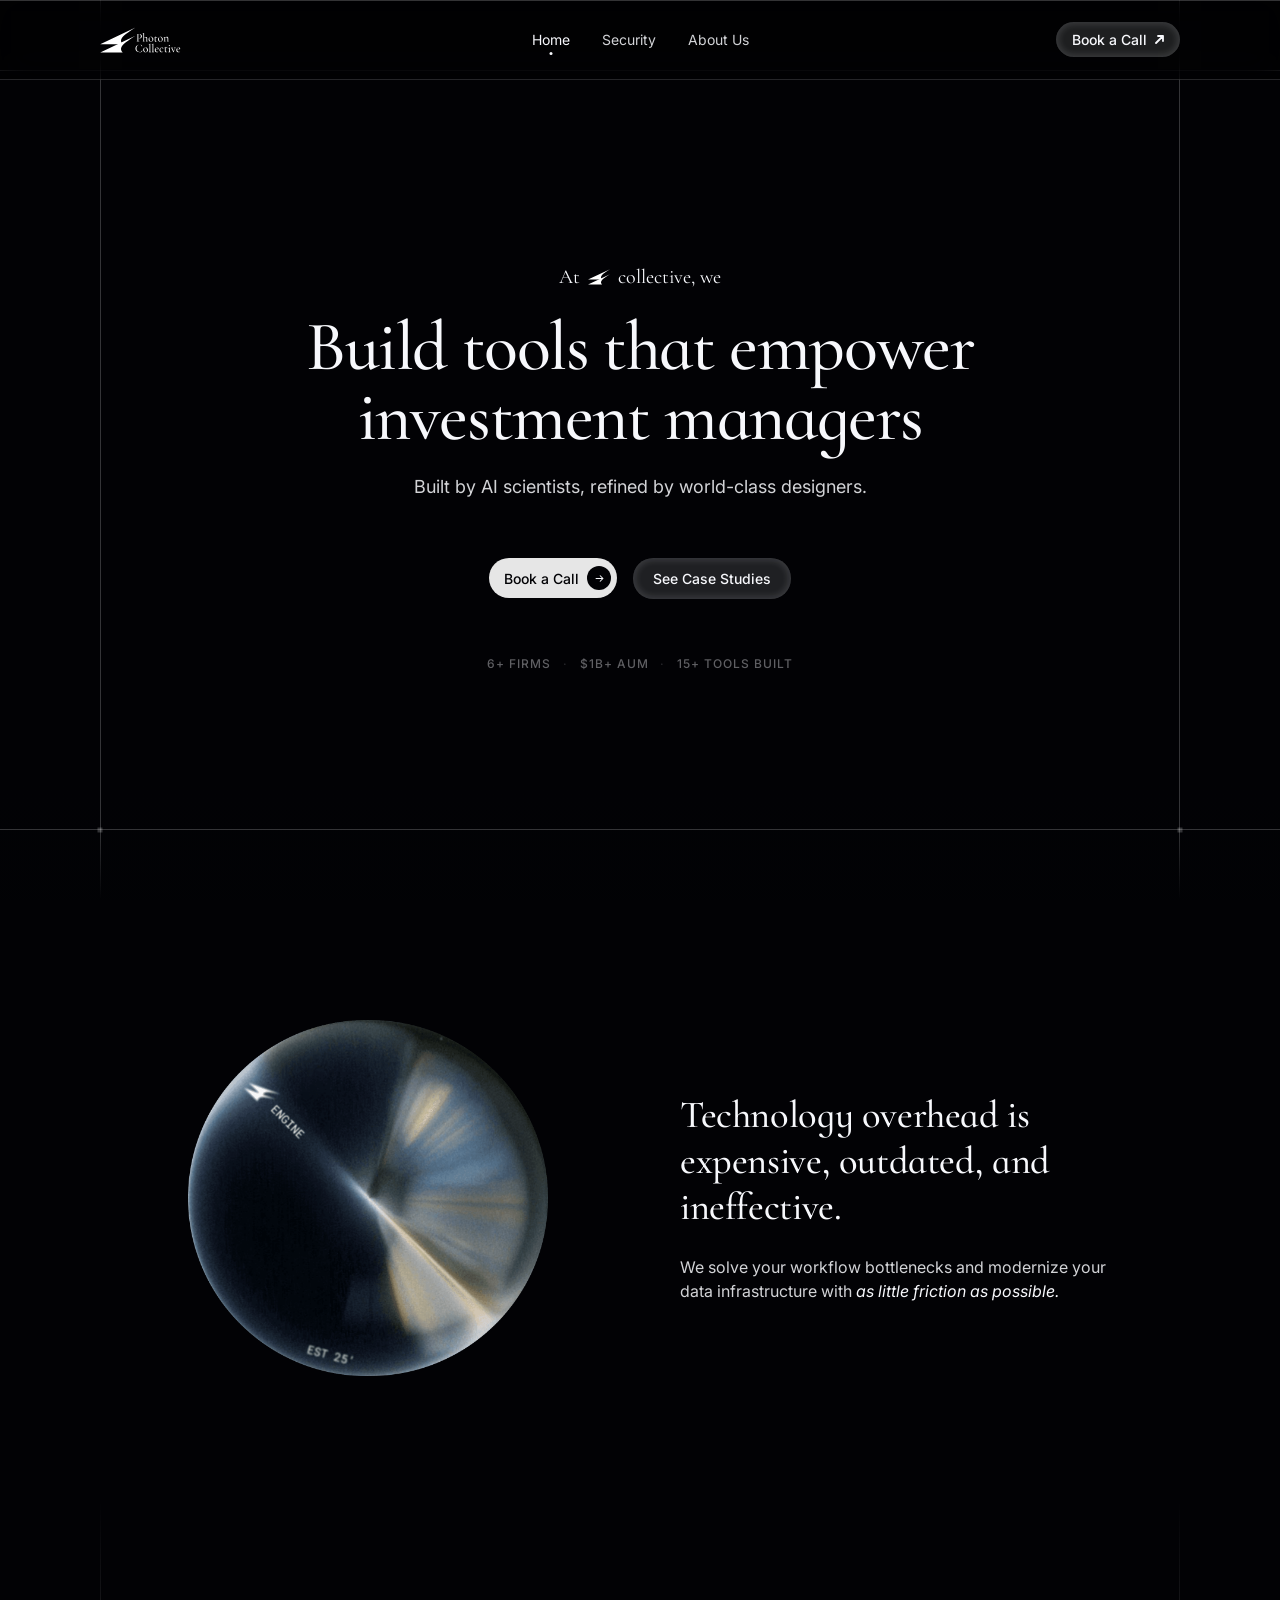
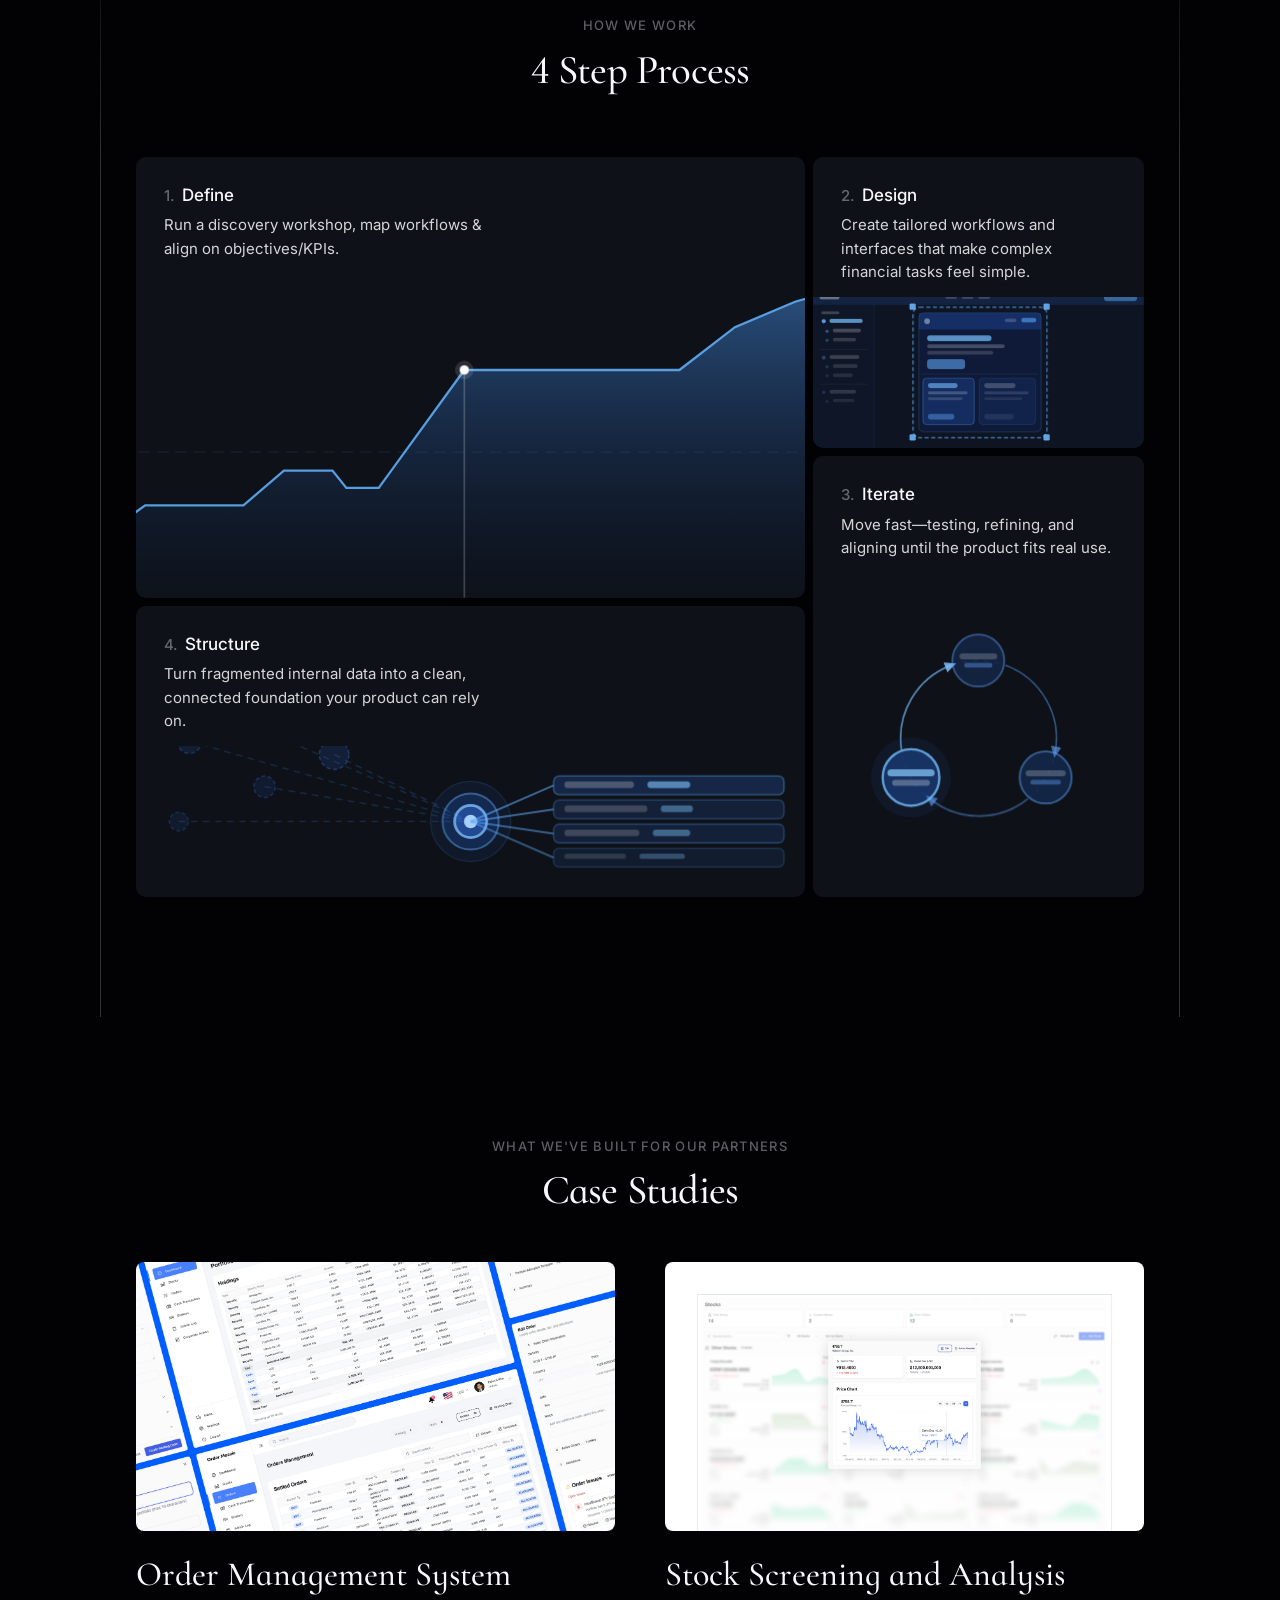
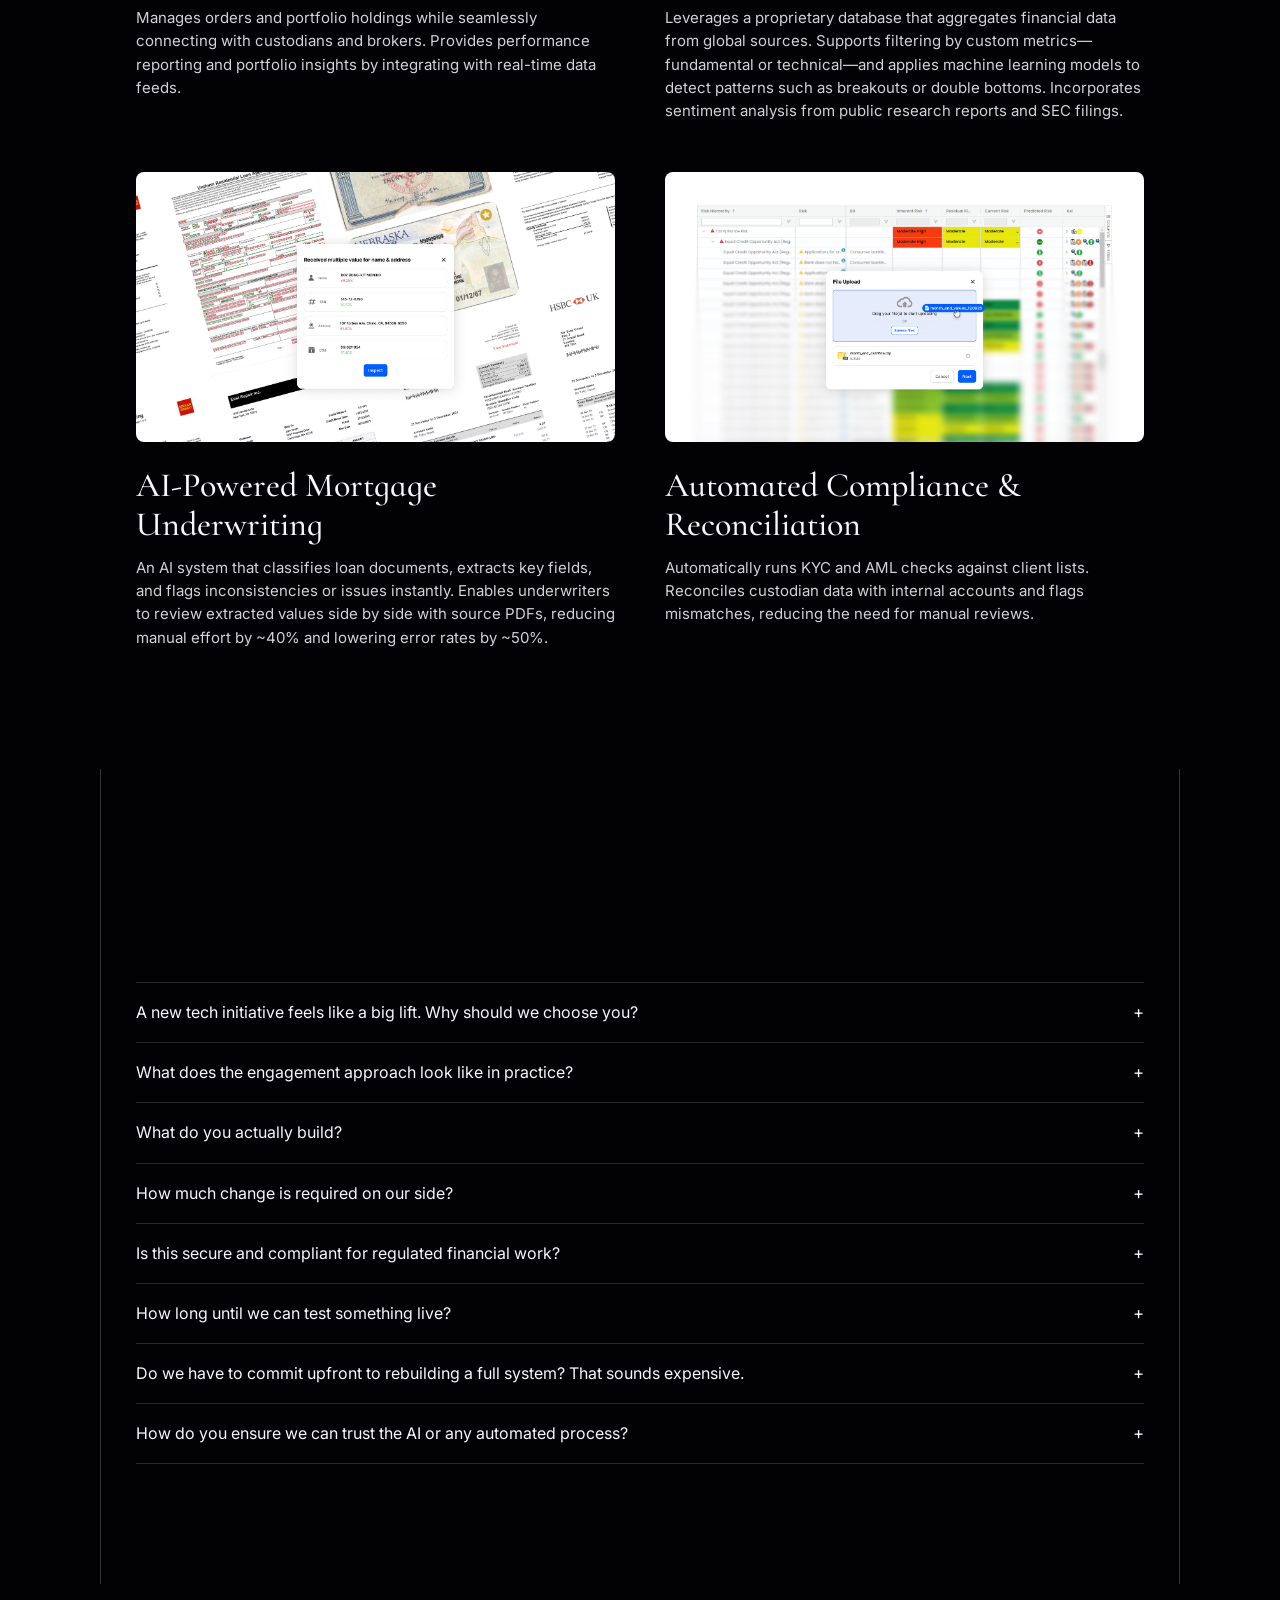
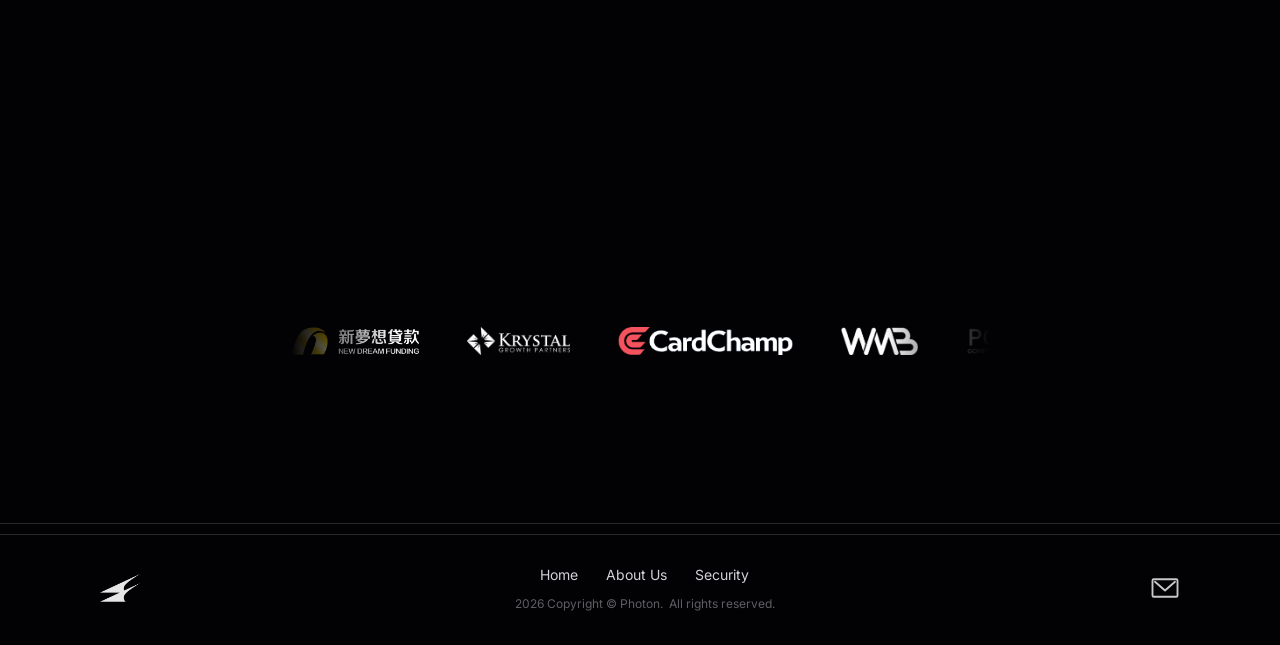
==== index.html @ 2d6a8913 "Align FAQ and About Us copy with live site messaging. Update homepage FAQ answers and JSON-LD to mat" ====
<!DOCTYPE html>
<html lang="en">
<head>
  <meta charset="utf-8">
  <meta name="viewport" content="width=device-width, initial-scale=1">
  <title>Photon Collective - Tools for Finance</title>
  <meta name="description" content="Photon Collective solves the operational problems that slow financial teams down, creating secure workflows that bring clarity and speed. We turn scattered data into systems your team can trust.">

  <!-- Open Graph -->
  <meta property="og:type" content="website">
  <meta property="og:url" content="https://photocollective.dev/">
  <meta property="og:site_name" content="Photon Collective">
  <meta property="og:title" content="Photon Collective - Tools for Finance">
  <meta property="og:description" content="Photon Collective solves the operational problems that slow financial teams down, creating secure workflows that bring clarity and speed.">
  <meta name="twitter:card" content="summary_large_image">
  <meta name="twitter:title" content="Photon Collective - Tools for Finance">
  <meta name="twitter:description" content="Photon Collective solves the operational problems that slow financial teams down, creating secure workflows that bring clarity and speed.">
  <meta name="theme-color" content="#0c0d12">

  <!-- Favicon -->
  <link rel="icon" href="images/favicon-light.png" media="(prefers-color-scheme: light)">
  <link rel="icon" href="images/favicon-dark.png" media="(prefers-color-scheme: dark)">
  <link rel="apple-touch-icon" href="images/favicon-dark.png">

  <!-- Fonts -->
  <link rel="preconnect" href="https://fonts.gstatic.com" crossorigin>
  <link rel="stylesheet" href="https://fonts.googleapis.com/css2?family=Cormorant+Infant:ital,wght@0,400;0,500;0,600;0,700;1,400;1,500;1,600;1,700&family=Inter:wght@400;500;600&display=swap">

  <!-- Styles -->
  <link rel="stylesheet" href="css/styles.css">

  <!-- SEO -->
  <link rel="canonical" href="https://photocollective.dev/">

  <!-- Structured data -->
  <script type="application/ld+json">
  {
    "@context": "https://schema.org",
    "@type": "Organization",
    "name": "Photon Collective",
    "url": "https://photocollective.dev",
    "description": "Photon Collective builds custom financial tools and workflows for investment teams.",
    "contactPoint": {
      "@type": "ContactPoint",
      "email": "hello@photocollective.dev",
      "contactType": "sales"
    }
  }
  </script>
  <script type="application/ld+json">
  {
    "@context": "https://schema.org",
    "@type": "FAQPage",
    "mainEntity": [
      {
        "@type": "Question",
        "name": "A new tech initiative feels like a big lift. Why should we choose you?",
        "acceptedAnswer": {
          "@type": "Answer",
          "text": "We make it easy to start. You do not need to figure out architecture, data, or which tools to use. Just describe your problem. We structure projects in small, controlled stages so you can see real output early, avoid heavy upfront costs, and de-risk the initiative."
        }
      },
      {
        "@type": "Question",
        "name": "What does the engagement approach look like in practice?",
        "acceptedAnswer": {
          "@type": "Answer",
          "text": "We begin with a small workflow of your choice. First, we review your data and define the exact objective. Next, we build a working prototype that uses your real information. Then we refine it together. After each stage you evaluate progress and decide whether to continue. This makes the process transparent, predictable, and budget-controlled."
        }
      },
      {
        "@type": "Question",
        "name": "What do you actually build?",
        "acceptedAnswer": {
          "@type": "Answer",
          "text": "We build custom internal systems for financial workflows. We connect to the data you already have, normalize it, and use it to streamline review processes and decision-making. The result: less manual repetition, fewer errors, and more efficient use of your time."
        }
      },
      {
        "@type": "Question",
        "name": "How much change is required on our side?",
        "acceptedAnswer": {
          "@type": "Answer",
          "text": "Minimal. We integrate with your current tools and data sources. You do not have to overhaul your systems to begin and we build in parallel to your daily work."
        }
      },
      {
        "@type": "Question",
        "name": "Is this secure and compliant for regulated financial work?",
        "acceptedAnswer": {
          "@type": "Answer",
          "text": "Yes. Your data remains in controlled environments with encrypted transfer, governed access, and full audit logging."
        }
      },
      {
        "@type": "Question",
        "name": "How long until we can test something live?",
        "acceptedAnswer": {
          "@type": "Answer",
          "text": "Typically within 2-3 weeks for an initial workflow, depending on data access and complexity. We prioritize early usability and fast conceptual design."
        }
      },
      {
        "@type": "Question",
        "name": "Do we have to commit upfront to rebuilding a full system? That sounds expensive.",
        "acceptedAnswer": {
          "@type": "Answer",
          "text": "No. We start with one workflow. If it delivers value, we expand. If not, you stop. Our staged model is specifically meant to avoid large upfront commitments, long cycles, or \"big bang\" implementations."
        }
      },
      {
        "@type": "Question",
        "name": "How do you ensure we can trust the AI or any automated process?",
        "acceptedAnswer": {
          "@type": "Answer",
          "text": "Every AI suggestion we show is traceable back to its exact original source. Nothing is \"black box\". We design for visibility first: if a value is surfaced, the user can instantly see the document or dataset it came from. But most importantly, AI in automation is optional. In most workflows, a well-structured interface linked with a database already creates a huge efficiency gain."
        }
      }
    ]
  }
  </script>

</head>
<body>

  <a href="#main-content" class="skip-link">Skip to main content</a>

  <!-- SVG symbol defs — referenced via <use> throughout the page -->
  <svg xmlns="http://www.w3.org/2000/svg" style="position:absolute;width:0;height:0;overflow:hidden" aria-hidden="true">
    <defs>
      <path id="bolt-path"
        d="M 177.642 20.46 C 178.165 18.501 175.777 17.097 174.32 18.506
           L 19.558 168.062 C 18.265 169.311 19.149 171.5 20.948 171.5
           L 85.838 171.5 C 87.885 171.5 89.331 173.506 88.684 175.449
           L 53.11 282.171 C 52.446 284.161 54.903 285.7 56.404 284.235
           L 215.23 129.146 C 217.154 127.267 215.824 124 213.134 124
           L 152.604 124 C 151.29 124 150.333 122.754 150.672 121.484 Z"/>
      <symbol id="wordmark" viewBox="0 0 81 26"><path d="M 35.463 0.442 C 24.383 7.673 17.816 11.768 22.715 17.207 L 0.231 17.207 Z" fill="rgb(255, 255, 255)"></path><path d="M 35.463 8.678 C 24.383 15.908 17.816 20.003 22.715 25.442 L 0.231 25.442 Z" fill="rgb(255, 255, 255)"></path><path d="M 38.351 13.56 C 38.351 13.811 38.382 13.995 38.443 14.113 C 38.505 14.223 38.621 14.301 38.79 14.348 C 38.967 14.395 39.248 14.419 39.633 14.419 C 39.656 14.419 39.668 14.442 39.668 14.489 C 39.668 14.537 39.656 14.56 39.633 14.56 C 39.317 14.56 39.071 14.556 38.894 14.548 L 37.889 14.537 L 37.092 14.548 C 36.945 14.556 36.749 14.56 36.503 14.56 C 36.48 14.56 36.468 14.537 36.468 14.489 C 36.468 14.442 36.48 14.419 36.503 14.419 C 36.78 14.419 36.98 14.399 37.103 14.36 C 37.227 14.321 37.311 14.246 37.358 14.137 C 37.404 14.019 37.427 13.842 37.427 13.607 L 37.427 8.16 C 37.427 7.925 37.404 7.752 37.358 7.642 C 37.311 7.533 37.223 7.458 37.092 7.419 C 36.968 7.372 36.772 7.348 36.503 7.348 C 36.48 7.348 36.468 7.325 36.468 7.278 C 36.468 7.231 36.48 7.207 36.503 7.207 L 37.08 7.219 C 37.419 7.235 37.685 7.242 37.877 7.242 C 38.062 7.242 38.282 7.231 38.536 7.207 C 38.628 7.207 38.771 7.203 38.963 7.195 C 39.163 7.18 39.337 7.172 39.483 7.172 C 40.207 7.172 40.788 7.337 41.227 7.666 C 41.666 7.988 41.886 8.478 41.886 9.137 C 41.886 9.646 41.759 10.078 41.504 10.431 C 41.258 10.784 40.938 11.046 40.546 11.219 C 40.161 11.391 39.76 11.478 39.344 11.478 C 39.121 11.478 38.936 11.458 38.79 11.419 C 38.767 11.419 38.755 11.399 38.755 11.36 C 38.755 11.337 38.759 11.313 38.767 11.289 C 38.782 11.266 38.798 11.258 38.813 11.266 C 38.936 11.297 39.071 11.313 39.217 11.313 C 39.679 11.313 40.068 11.144 40.384 10.807 C 40.7 10.47 40.858 9.984 40.858 9.348 C 40.858 8.729 40.703 8.246 40.395 7.901 C 40.088 7.548 39.679 7.372 39.171 7.372 C 38.932 7.372 38.759 7.391 38.651 7.431 C 38.543 7.462 38.466 7.537 38.42 7.654 C 38.374 7.764 38.351 7.94 38.351 8.184 Z" fill="rgb(255, 255, 255)"></path><path d="M 42.624 14.56 C 42.608 14.56 42.601 14.537 42.601 14.489 C 42.601 14.442 42.608 14.419 42.624 14.419 C 42.909 14.419 43.093 14.368 43.178 14.266 C 43.271 14.156 43.317 13.937 43.317 13.607 L 43.317 7.56 C 43.317 7.278 43.29 7.078 43.236 6.96 C 43.19 6.835 43.101 6.772 42.97 6.772 C 42.839 6.772 42.67 6.823 42.462 6.925 L 42.45 6.925 C 42.42 6.925 42.397 6.905 42.381 6.866 C 42.366 6.827 42.37 6.799 42.393 6.784 L 43.941 6.031 L 43.975 6.031 C 44.006 6.031 44.033 6.042 44.056 6.066 C 44.087 6.089 44.102 6.117 44.102 6.148 L 44.102 13.607 C 44.102 13.937 44.148 14.156 44.241 14.266 C 44.333 14.368 44.522 14.419 44.807 14.419 C 44.83 14.419 44.842 14.442 44.842 14.489 C 44.842 14.537 44.83 14.56 44.807 14.56 C 44.614 14.56 44.464 14.556 44.356 14.548 L 43.721 14.537 L 43.063 14.548 C 42.955 14.556 42.809 14.56 42.624 14.56 Z M 45.731 14.56 C 45.716 14.56 45.708 14.537 45.708 14.489 C 45.708 14.442 45.716 14.419 45.731 14.419 C 46.016 14.419 46.201 14.368 46.285 14.266 C 46.378 14.156 46.424 13.937 46.424 13.607 L 46.424 11.795 C 46.424 11.34 46.339 11.003 46.17 10.784 C 46.008 10.564 45.754 10.454 45.408 10.454 C 45.138 10.454 44.865 10.537 44.587 10.701 C 44.31 10.866 44.079 11.086 43.894 11.36 L 43.837 11.219 C 44.16 10.772 44.487 10.439 44.818 10.219 C 45.157 9.999 45.512 9.889 45.881 9.889 C 46.305 9.889 46.632 10.015 46.863 10.266 C 47.094 10.517 47.21 10.874 47.21 11.337 L 47.21 13.607 C 47.21 13.937 47.256 14.156 47.348 14.266 C 47.441 14.368 47.629 14.419 47.914 14.419 C 47.937 14.419 47.949 14.442 47.949 14.489 C 47.949 14.537 47.937 14.56 47.914 14.56 C 47.722 14.56 47.572 14.556 47.464 14.548 L 46.828 14.537 L 46.17 14.548 C 46.062 14.556 45.916 14.56 45.731 14.56 Z" fill="rgb(255, 255, 255)"></path><path d="M 50.836 14.713 C 50.382 14.713 49.981 14.603 49.635 14.384 C 49.288 14.156 49.019 13.854 48.826 13.478 C 48.641 13.093 48.549 12.678 48.549 12.231 C 48.549 11.721 48.672 11.289 48.919 10.937 C 49.165 10.576 49.481 10.309 49.866 10.137 C 50.251 9.956 50.644 9.866 51.044 9.866 C 51.498 9.866 51.899 9.98 52.246 10.207 C 52.592 10.435 52.858 10.737 53.043 11.113 C 53.227 11.482 53.32 11.874 53.32 12.289 C 53.32 12.768 53.204 13.191 52.973 13.56 C 52.75 13.929 52.45 14.215 52.072 14.419 C 51.695 14.615 51.283 14.713 50.836 14.713 Z M 51.171 14.489 C 51.556 14.489 51.853 14.337 52.061 14.031 C 52.269 13.725 52.373 13.262 52.373 12.642 C 52.373 12.133 52.295 11.686 52.142 11.301 C 51.995 10.917 51.791 10.623 51.529 10.419 C 51.267 10.207 50.975 10.101 50.651 10.101 C 50.274 10.101 49.981 10.25 49.773 10.548 C 49.573 10.839 49.473 11.27 49.473 11.842 C 49.473 12.337 49.546 12.788 49.693 13.195 C 49.839 13.595 50.039 13.913 50.293 14.148 C 50.555 14.376 50.848 14.489 51.171 14.489 Z" fill="rgb(255, 255, 255)"></path><path d="M 55.878 14.701 C 55.554 14.701 55.281 14.627 55.057 14.478 C 54.842 14.321 54.734 14.062 54.734 13.701 L 54.734 10.984 C 54.734 10.709 54.695 10.533 54.618 10.454 C 54.549 10.376 54.387 10.337 54.133 10.337 C 54.11 10.337 54.099 10.305 54.099 10.242 C 54.099 10.188 54.11 10.16 54.133 10.16 C 54.472 10.152 54.746 10.07 54.953 9.913 C 55.161 9.748 55.296 9.525 55.358 9.242 C 55.365 9.219 55.396 9.207 55.45 9.207 C 55.504 9.207 55.531 9.219 55.531 9.242 L 55.531 13.301 C 55.531 13.921 55.827 14.231 56.42 14.231 C 56.751 14.231 57.056 14.121 57.333 13.901 C 57.341 13.893 57.352 13.889 57.368 13.889 C 57.391 13.889 57.41 13.905 57.425 13.937 C 57.441 13.968 57.437 13.991 57.414 14.007 C 57.129 14.25 56.867 14.427 56.628 14.537 C 56.389 14.646 56.139 14.701 55.878 14.701 Z M 57.067 10.595 C 56.551 10.478 55.954 10.419 55.277 10.419 L 55.277 10.148 C 55.762 10.148 56.37 10.109 57.102 10.031 C 57.125 10.031 57.144 10.058 57.16 10.113 C 57.175 10.168 57.183 10.231 57.183 10.301 C 57.183 10.372 57.171 10.442 57.148 10.513 C 57.125 10.576 57.098 10.603 57.067 10.595 Z" fill="rgb(255, 255, 255)"></path><path d="M 60.312 14.713 C 59.858 14.713 59.457 14.603 59.111 14.384 C 58.764 14.156 58.495 13.854 58.302 13.478 C 58.117 13.093 58.025 12.678 58.025 12.231 C 58.025 11.721 58.148 11.289 58.394 10.937 C 58.641 10.576 58.957 10.309 59.342 10.137 C 59.727 9.956 60.12 9.866 60.52 9.866 C 60.974 9.866 61.375 9.98 61.721 10.207 C 62.068 10.435 62.333 10.737 62.518 11.113 C 62.703 11.482 62.795 11.874 62.795 12.289 C 62.795 12.768 62.68 13.191 62.449 13.56 C 62.226 13.929 61.925 14.215 61.548 14.419 C 61.171 14.615 60.759 14.713 60.312 14.713 Z M 60.647 14.489 C 61.032 14.489 61.328 14.337 61.536 14.031 C 61.744 13.725 61.848 13.262 61.848 12.642 C 61.848 12.133 61.771 11.686 61.617 11.301 C 61.471 10.917 61.267 10.623 61.005 10.419 C 60.743 10.207 60.451 10.101 60.127 10.101 C 59.75 10.101 59.457 10.25 59.249 10.548 C 59.049 10.839 58.949 11.27 58.949 11.842 C 58.949 12.337 59.022 12.788 59.168 13.195 C 59.315 13.595 59.515 13.913 59.769 14.148 C 60.031 14.376 60.324 14.489 60.647 14.489 Z" fill="rgb(255, 255, 255)"></path><path d="M 66.797 14.56 C 66.774 14.56 66.762 14.537 66.762 14.489 C 66.762 14.442 66.774 14.419 66.797 14.419 C 66.99 14.419 67.132 14.399 67.224 14.36 C 67.325 14.313 67.39 14.235 67.421 14.125 C 67.459 14.007 67.479 13.835 67.479 13.607 L 67.479 11.76 C 67.479 11.305 67.398 10.972 67.236 10.76 C 67.074 10.548 66.816 10.442 66.462 10.442 C 66.193 10.442 65.919 10.525 65.642 10.689 C 65.372 10.854 65.141 11.074 64.949 11.348 L 64.903 11.207 C 65.55 10.313 66.227 9.866 66.936 9.866 C 67.359 9.866 67.687 9.995 67.918 10.254 C 68.156 10.505 68.276 10.858 68.276 11.313 L 68.276 13.607 C 68.276 13.835 68.291 14.007 68.322 14.125 C 68.36 14.235 68.426 14.313 68.518 14.36 C 68.618 14.399 68.769 14.419 68.969 14.419 C 68.992 14.419 69.003 14.442 69.003 14.489 C 69.003 14.537 68.992 14.56 68.969 14.56 C 68.784 14.56 68.634 14.556 68.518 14.548 L 67.883 14.537 L 67.248 14.548 C 67.132 14.556 66.982 14.56 66.797 14.56 Z M 63.69 14.56 C 63.667 14.56 63.655 14.537 63.655 14.489 C 63.655 14.442 63.667 14.419 63.69 14.419 C 63.882 14.419 64.025 14.399 64.117 14.36 C 64.217 14.313 64.283 14.235 64.314 14.125 C 64.352 14.007 64.371 13.835 64.371 13.607 L 64.371 11.313 C 64.371 11.054 64.341 10.87 64.279 10.76 C 64.225 10.642 64.129 10.584 63.99 10.584 C 63.859 10.584 63.655 10.639 63.378 10.748 L 63.355 10.748 C 63.332 10.748 63.313 10.729 63.297 10.689 C 63.289 10.65 63.297 10.627 63.32 10.619 L 64.741 9.925 L 64.81 9.913 C 64.887 9.913 64.964 10.007 65.041 10.195 C 65.126 10.376 65.168 10.615 65.168 10.913 L 65.168 13.607 C 65.168 13.835 65.184 14.007 65.215 14.125 C 65.253 14.235 65.319 14.313 65.411 14.36 C 65.511 14.399 65.661 14.419 65.861 14.419 C 65.885 14.419 65.896 14.442 65.896 14.489 C 65.896 14.537 65.885 14.56 65.861 14.56 C 65.677 14.56 65.526 14.556 65.411 14.548 L 64.776 14.537 L 64.129 14.548 C 64.021 14.556 63.875 14.56 63.69 14.56 Z" fill="rgb(255, 255, 255)"></path><path d="M 39.691 17.666 C 40.137 17.666 40.53 17.701 40.869 17.772 C 41.216 17.835 41.539 17.94 41.839 18.09 C 41.893 18.113 41.928 18.14 41.943 18.172 C 41.959 18.195 41.97 18.254 41.978 18.348 L 42.128 19.819 C 42.128 19.842 42.105 19.858 42.059 19.866 C 42.02 19.874 41.997 19.862 41.99 19.831 C 41.597 18.521 40.804 17.866 39.61 17.866 C 39.002 17.866 38.463 18.011 37.993 18.301 C 37.523 18.591 37.157 19.003 36.895 19.537 C 36.641 20.07 36.514 20.693 36.514 21.407 C 36.514 22.105 36.653 22.737 36.93 23.301 C 37.215 23.858 37.596 24.297 38.074 24.619 C 38.559 24.933 39.09 25.09 39.668 25.09 C 40.268 25.09 40.761 24.937 41.146 24.631 C 41.531 24.317 41.843 23.835 42.082 23.184 C 42.09 23.168 42.109 23.16 42.14 23.16 C 42.155 23.16 42.17 23.168 42.186 23.184 C 42.209 23.191 42.221 23.199 42.221 23.207 L 42.094 24.548 C 42.086 24.642 42.074 24.701 42.059 24.725 C 42.043 24.748 42.005 24.776 41.943 24.807 C 41.558 24.987 41.189 25.113 40.834 25.184 C 40.48 25.262 40.091 25.301 39.668 25.301 C 38.852 25.301 38.124 25.14 37.485 24.819 C 36.845 24.489 36.345 24.035 35.983 23.454 C 35.629 22.874 35.452 22.207 35.452 21.454 C 35.452 20.717 35.632 20.062 35.994 19.49 C 36.364 18.909 36.872 18.462 37.519 18.148 C 38.166 17.827 38.89 17.666 39.691 17.666 Z" fill="rgb(255, 255, 255)"></path><path d="M 45.473 25.301 C 45.019 25.301 44.618 25.192 44.272 24.972 C 43.925 24.744 43.656 24.442 43.463 24.066 C 43.279 23.682 43.186 23.266 43.186 22.819 C 43.186 22.309 43.309 21.878 43.556 21.525 C 43.802 21.164 44.118 20.897 44.503 20.725 C 44.888 20.544 45.281 20.454 45.681 20.454 C 46.136 20.454 46.536 20.568 46.883 20.795 C 47.229 21.023 47.495 21.325 47.68 21.701 C 47.865 22.07 47.957 22.462 47.957 22.878 C 47.957 23.356 47.841 23.78 47.61 24.148 C 47.387 24.517 47.087 24.803 46.709 25.007 C 46.332 25.203 45.92 25.301 45.473 25.301 Z M 45.808 25.078 C 46.193 25.078 46.49 24.925 46.698 24.619 C 46.906 24.313 47.01 23.85 47.01 23.231 C 47.01 22.721 46.933 22.274 46.779 21.89 C 46.632 21.505 46.428 21.211 46.167 21.007 C 45.905 20.795 45.612 20.69 45.289 20.69 C 44.911 20.69 44.618 20.839 44.411 21.137 C 44.21 21.427 44.11 21.858 44.11 22.431 C 44.11 22.925 44.183 23.376 44.33 23.784 C 44.476 24.184 44.676 24.501 44.931 24.737 C 45.192 24.964 45.485 25.078 45.808 25.078 Z" fill="rgb(255, 255, 255)"></path><path d="M 48.794 25.148 C 48.778 25.148 48.77 25.125 48.77 25.078 C 48.77 25.031 48.778 25.007 48.794 25.007 C 49.078 25.007 49.263 24.956 49.348 24.854 C 49.44 24.744 49.487 24.525 49.487 24.195 L 49.498 18.148 C 49.498 17.866 49.471 17.666 49.417 17.548 C 49.363 17.423 49.271 17.36 49.14 17.36 C 49.009 17.36 48.843 17.411 48.643 17.513 L 48.632 17.513 C 48.601 17.513 48.574 17.493 48.551 17.454 C 48.536 17.407 48.543 17.38 48.574 17.372 L 50.122 16.631 L 50.168 16.619 C 50.191 16.619 50.218 16.631 50.249 16.654 C 50.287 16.678 50.307 16.705 50.307 16.737 L 50.307 24.195 C 50.307 24.525 50.349 24.744 50.434 24.854 C 50.526 24.956 50.711 25.007 50.988 25.007 C 51.019 25.007 51.035 25.031 51.035 25.078 C 51.035 25.125 51.019 25.148 50.988 25.148 C 50.811 25.148 50.669 25.144 50.561 25.137 L 49.891 25.125 L 49.244 25.137 C 49.136 25.144 48.986 25.148 48.794 25.148 Z" fill="rgb(255, 255, 255)"></path><path d="M 51.805 25.148 C 51.79 25.148 51.782 25.125 51.782 25.078 C 51.782 25.031 51.79 25.007 51.805 25.007 C 52.09 25.007 52.275 24.956 52.36 24.854 C 52.452 24.744 52.498 24.525 52.498 24.195 L 52.51 18.148 C 52.51 17.866 52.483 17.666 52.429 17.548 C 52.375 17.423 52.283 17.36 52.152 17.36 C 52.021 17.36 51.855 17.411 51.655 17.513 L 51.644 17.513 C 51.613 17.513 51.586 17.493 51.563 17.454 C 51.548 17.407 51.555 17.38 51.586 17.372 L 53.134 16.631 L 53.18 16.619 C 53.203 16.619 53.23 16.631 53.261 16.654 C 53.299 16.678 53.319 16.705 53.319 16.737 L 53.319 24.195 C 53.319 24.525 53.361 24.744 53.446 24.854 C 53.538 24.956 53.723 25.007 54 25.007 C 54.031 25.007 54.046 25.031 54.046 25.078 C 54.046 25.125 54.031 25.148 54 25.148 C 53.823 25.148 53.681 25.144 53.573 25.137 L 52.903 25.125 L 52.256 25.137 C 52.148 25.144 51.998 25.148 51.805 25.148 Z" fill="rgb(255, 255, 255)"></path><path d="M 56.966 25.29 C 56.512 25.29 56.119 25.188 55.788 24.984 C 55.457 24.772 55.206 24.494 55.037 24.148 C 54.867 23.796 54.783 23.419 54.783 23.019 C 54.783 22.556 54.891 22.133 55.106 21.748 C 55.33 21.364 55.63 21.062 56.007 20.842 C 56.385 20.615 56.804 20.501 57.266 20.501 C 57.721 20.501 58.067 20.619 58.306 20.854 C 58.545 21.082 58.664 21.411 58.664 21.842 C 58.664 22.062 58.618 22.172 58.525 22.172 L 57.728 22.172 C 57.759 21.709 57.698 21.356 57.543 21.113 C 57.397 20.862 57.174 20.737 56.873 20.737 C 56.496 20.737 56.2 20.901 55.984 21.231 C 55.776 21.552 55.672 21.995 55.672 22.56 C 55.672 23.25 55.826 23.799 56.134 24.207 C 56.45 24.615 56.897 24.819 57.474 24.819 C 57.698 24.819 57.89 24.791 58.052 24.737 C 58.213 24.674 58.402 24.58 58.618 24.454 L 58.629 24.454 C 58.652 24.454 58.672 24.47 58.687 24.501 C 58.71 24.525 58.714 24.548 58.699 24.572 C 58.421 24.823 58.144 25.007 57.867 25.125 C 57.59 25.235 57.289 25.29 56.966 25.29 Z M 55.395 22.007 L 57.982 21.96 L 57.982 22.172 L 55.406 22.184 Z" fill="rgb(255, 255, 255)"></path><path d="M 61.74 25.29 C 61.239 25.29 60.816 25.18 60.469 24.96 C 60.13 24.733 59.876 24.442 59.707 24.089 C 59.545 23.737 59.464 23.364 59.464 22.972 C 59.464 22.47 59.591 22.035 59.845 21.666 C 60.099 21.29 60.427 21.003 60.827 20.807 C 61.228 20.603 61.636 20.501 62.052 20.501 C 62.398 20.501 62.714 20.576 62.999 20.725 C 63.284 20.866 63.426 21.046 63.426 21.266 C 63.426 21.384 63.384 21.486 63.299 21.572 C 63.215 21.658 63.099 21.701 62.953 21.701 C 62.706 21.701 62.514 21.548 62.375 21.242 C 62.29 21.062 62.198 20.933 62.098 20.854 C 61.998 20.776 61.848 20.737 61.647 20.737 C 61.247 20.737 60.931 20.909 60.7 21.254 C 60.469 21.592 60.354 22.042 60.354 22.607 C 60.354 23.258 60.508 23.791 60.816 24.207 C 61.131 24.623 61.609 24.831 62.248 24.831 C 62.672 24.831 63.057 24.709 63.403 24.466 L 63.426 24.466 C 63.449 24.466 63.469 24.478 63.484 24.501 C 63.507 24.525 63.507 24.544 63.484 24.56 C 63.215 24.811 62.941 24.995 62.664 25.113 C 62.387 25.231 62.079 25.29 61.74 25.29 Z" fill="rgb(255, 255, 255)"></path><path d="M 66.014 25.29 C 65.691 25.29 65.417 25.215 65.194 25.066 C 64.978 24.909 64.871 24.65 64.871 24.289 L 64.871 21.572 C 64.871 21.297 64.832 21.121 64.755 21.042 C 64.686 20.964 64.524 20.925 64.27 20.925 C 64.247 20.925 64.235 20.893 64.235 20.831 C 64.235 20.776 64.247 20.748 64.27 20.748 C 64.609 20.74 64.882 20.658 65.09 20.501 C 65.298 20.337 65.433 20.113 65.495 19.831 C 65.502 19.807 65.533 19.795 65.587 19.795 C 65.641 19.795 65.668 19.807 65.668 19.831 L 65.668 23.89 C 65.668 24.509 65.964 24.819 66.557 24.819 C 66.888 24.819 67.193 24.709 67.47 24.489 C 67.477 24.482 67.489 24.478 67.504 24.478 C 67.528 24.478 67.547 24.494 67.562 24.525 C 67.577 24.556 67.574 24.58 67.551 24.595 C 67.266 24.838 67.004 25.015 66.765 25.125 C 66.526 25.235 66.276 25.29 66.014 25.29 Z M 67.204 21.184 C 66.688 21.066 66.091 21.007 65.414 21.007 L 65.414 20.737 C 65.899 20.737 66.507 20.697 67.239 20.619 C 67.262 20.619 67.281 20.646 67.297 20.701 C 67.312 20.756 67.32 20.819 67.32 20.89 C 67.32 20.96 67.308 21.031 67.285 21.101 C 67.262 21.164 67.235 21.191 67.204 21.184 Z" fill="rgb(255, 255, 255)"></path><path d="M 68.323 25.148 C 68.3 25.148 68.289 25.125 68.289 25.078 C 68.289 25.031 68.3 25.007 68.323 25.007 C 68.608 25.007 68.793 24.956 68.878 24.854 C 68.97 24.744 69.016 24.525 69.016 24.195 L 69.016 22.019 C 69.016 21.744 68.989 21.548 68.936 21.431 C 68.882 21.305 68.785 21.242 68.647 21.242 C 68.523 21.242 68.358 21.293 68.15 21.395 L 68.139 21.395 C 68.108 21.395 68.084 21.376 68.069 21.337 C 68.054 21.29 68.061 21.262 68.092 21.254 L 69.663 20.513 L 69.709 20.501 C 69.733 20.501 69.756 20.513 69.779 20.537 C 69.81 20.56 69.825 20.588 69.825 20.619 C 69.825 20.674 69.821 20.831 69.813 21.09 C 69.806 21.348 69.802 21.654 69.802 22.007 L 69.802 24.195 C 69.802 24.525 69.844 24.744 69.929 24.854 C 70.021 24.956 70.21 25.007 70.495 25.007 C 70.518 25.007 70.53 25.031 70.53 25.078 C 70.53 25.125 70.518 25.148 70.495 25.148 C 70.31 25.148 70.16 25.144 70.044 25.137 L 69.409 25.125 L 68.774 25.137 C 68.658 25.144 68.508 25.148 68.323 25.148 Z M 69.34 19.184 C 69.163 19.184 69.02 19.137 68.912 19.042 C 68.812 18.94 68.762 18.799 68.762 18.619 C 68.762 18.446 68.812 18.313 68.912 18.219 C 69.02 18.125 69.163 18.078 69.34 18.078 C 69.509 18.078 69.64 18.125 69.733 18.219 C 69.833 18.313 69.883 18.446 69.883 18.619 C 69.883 18.799 69.837 18.94 69.744 19.042 C 69.652 19.137 69.517 19.184 69.34 19.184 Z" fill="rgb(255, 255, 255)"></path><path d="M 75.93 20.607 C 75.946 20.607 75.953 20.631 75.953 20.678 C 75.953 20.725 75.946 20.748 75.93 20.748 C 75.722 20.748 75.545 20.819 75.399 20.96 C 75.253 21.101 75.114 21.337 74.983 21.666 L 73.551 25.137 C 73.535 25.176 73.493 25.196 73.424 25.196 C 73.354 25.196 73.312 25.176 73.296 25.137 L 71.622 21.584 C 71.467 21.246 71.333 21.023 71.217 20.913 C 71.109 20.803 70.979 20.748 70.825 20.748 C 70.801 20.748 70.79 20.725 70.79 20.678 C 70.79 20.631 70.801 20.607 70.825 20.607 C 70.971 20.607 71.086 20.611 71.171 20.619 L 71.714 20.631 L 72.523 20.619 C 72.638 20.611 72.796 20.607 72.996 20.607 C 73.019 20.607 73.031 20.631 73.031 20.678 C 73.031 20.725 73.019 20.748 72.996 20.748 C 72.542 20.748 72.315 20.842 72.315 21.031 C 72.315 21.086 72.33 21.144 72.361 21.207 L 73.816 24.242 L 73.4 24.89 L 74.729 21.631 C 74.783 21.466 74.81 21.344 74.81 21.266 C 74.81 20.921 74.521 20.748 73.943 20.748 C 73.928 20.748 73.92 20.725 73.92 20.678 C 73.92 20.631 73.928 20.607 73.943 20.607 C 74.151 20.607 74.309 20.611 74.417 20.619 L 75.11 20.631 L 75.537 20.619 C 75.622 20.611 75.753 20.607 75.93 20.607 Z" fill="rgb(255, 255, 255)"></path><path d="M 78.489 25.29 C 78.035 25.29 77.642 25.188 77.311 24.984 C 76.98 24.772 76.73 24.494 76.56 24.148 C 76.391 23.796 76.306 23.419 76.306 23.019 C 76.306 22.556 76.414 22.133 76.63 21.748 C 76.853 21.364 77.153 21.062 77.531 20.842 C 77.908 20.615 78.328 20.501 78.79 20.501 C 79.244 20.501 79.591 20.619 79.829 20.854 C 80.068 21.082 80.187 21.411 80.187 21.842 C 80.187 22.062 80.141 22.172 80.049 22.172 L 79.252 22.172 C 79.283 21.709 79.221 21.356 79.067 21.113 C 78.921 20.862 78.697 20.737 78.397 20.737 C 78.02 20.737 77.723 20.901 77.507 21.231 C 77.299 21.552 77.196 21.995 77.196 22.56 C 77.196 23.25 77.35 23.799 77.658 24.207 C 77.973 24.615 78.42 24.819 78.998 24.819 C 79.221 24.819 79.414 24.791 79.575 24.737 C 79.737 24.674 79.926 24.58 80.141 24.454 L 80.153 24.454 C 80.176 24.454 80.195 24.47 80.211 24.501 C 80.234 24.525 80.237 24.548 80.222 24.572 C 79.945 24.823 79.668 25.007 79.39 25.125 C 79.113 25.235 78.813 25.29 78.489 25.29 Z M 76.918 22.007 L 79.506 21.96 L 79.506 22.172 L 76.93 22.184 Z" fill="rgb(255, 255, 255)"></path></symbol>
    </defs>
  </svg>

  <!-- ======================================================
       NAVIGATION
       ====================================================== -->
  <header>
    <nav class="nav" role="navigation" aria-label="Main navigation">
      <div class="nav-inner">

        <!-- Logo -->
        <a href="index.html" class="nav-logo" aria-label="Photon Collective home">
          <svg class="nav-logo-wordmark" viewBox="0 0 81 26" fill="none" aria-hidden="true"><use href="#wordmark"/></svg>
          <span class="sr-only">photon collective</span>
        </a>

        <!-- Desktop links -->
        <div class="nav-links">
          <a href="index.html" class="active">Home</a>
          <a href="security.html">Security</a>
          <a href="about-us.html">About Us</a>
        </div>

        <!-- Desktop CTA -->
        <div class="nav-cta">
          <a href="booking.html" class="btn btn-nav-cta">
            Book a Call
            <svg width="9" height="9" viewBox="0 0 9 9" fill="none" aria-hidden="true">
              <path d="M1 8L8 1M8 1H3M8 1V6" stroke="currentColor" stroke-width="1.8" stroke-linecap="round" stroke-linejoin="round"/>
            </svg>
          </a>
        </div>

        <!-- Mobile hamburger -->
        <button class="nav-hamburger" aria-label="Open menu" aria-expanded="false">
          <span></span>
          <span></span>
          <span></span>
        </button>
      </div>

    </nav>
    <!-- Mobile menu — sibling of nav so backdrop-filter sees raw page content -->
    <div class="nav-mobile" role="menu">
      <a href="index.html" role="menuitem" class="active">Home</a>
      <a href="security.html" role="menuitem">Security</a>
      <a href="about-us.html" role="menuitem">About Us</a>
      <a href="booking.html" role="menuitem" class="nav-mobile-cta">
        Book a Call
        <svg width="9" height="9" viewBox="0 0 9 9" fill="none" aria-hidden="true"><path d="M1 8L8 1M8 1H3M8 1V6" stroke="currentColor" stroke-width="1.4" stroke-linecap="round" stroke-linejoin="round"/></svg>
      </a>
    </div>
    <div class="nav-backdrop" aria-hidden="true"></div>
  </header>

  <main id="main-content">

    <!-- ======================================================
         HERO
         ====================================================== -->
    <section class="hero" id="hero" aria-label="Hero">

      <!-- Background effects -->
      <div class="hero-bg" aria-hidden="true"></div>
      <div class="hero-bottom-fade" aria-hidden="true"></div>

      <!-- Subtle grid frame outlining the hero content box -->
      <div class="hero-grid-frame" aria-hidden="true">
        <div class="hero-grid-h hero-grid-h-top"></div>
        <div class="hero-grid-h hero-grid-h-bot"></div>
      </div>

      <!-- Content -->
      <div class="hero-content">

        <!-- Text cluster: eyebrow + heading + sub -->
        <div class="hero-text-cluster">
          <p class="hero-eyebrow" aria-label="At Photon collective, we">
            At
            <span class="sr-only">Photon</span>
            <svg class="eyebrow-bolt" viewBox="0 0 27 19" fill="none" xmlns="http://www.w3.org/2000/svg" aria-hidden="true">
              <path d="M 27 0 C 18.509 5.44 13.476 8.522 17.231 12.615 L 0 12.615 Z" fill="rgb(255, 255, 255)"/>
              <path d="M 27 6.196 C 18.509 11.637 13.476 14.718 17.231 18.811 L 0 18.811 Z" fill="rgb(255, 255, 255)"/>
            </svg>
            collective, we
          </p>

          <h1 class="hero-headline">
            Build tools that empower<br>investment managers
          </h1>

          <p class="hero-sub">
            Built by AI scientists, refined by world-class designers.
          </p>
        </div>

        <!-- CTA buttons — large gap from text cluster -->
        <div class="hero-actions">
          <a href="booking.html" class="btn btn-pill-arrow">
            <span>Book a Call</span>
            <span class="pill-arrow-dot">
              <span class="arrow-track">
                <svg viewBox="0 0 16 16" fill="none" aria-hidden="true"><path d="M3 8h10M9 4l4 4-4 4" stroke="currentColor" stroke-width="1.5" stroke-linecap="round" stroke-linejoin="round"/></svg>
                <svg viewBox="0 0 16 16" fill="none" aria-hidden="true"><path d="M3 8h10M9 4l4 4-4 4" stroke="currentColor" stroke-width="1.5" stroke-linecap="round" stroke-linejoin="round"/></svg>
              </span>
            </span>
          </a>
          <a href="#intro-2" class="btn btn-hero-border"><span class="btn-label-wide">See Case Studies</span><span class="btn-label-narrow">Case Studies</span></a>
        </div>

        <!-- Social proof strip -->
        <p class="hero-stats" aria-label="Key stats">
          <span>6+ firms</span>
          <span class="hero-stats-sep" aria-hidden="true">·</span>
          <span>$1B+ AUM</span>
          <span class="hero-stats-sep" aria-hidden="true">·</span>
          <span>15+ tools built</span>
        </p>

      </div>
    </section>

    <!-- Grid rails bleed briefly below hero before fading out -->

    <!-- ======================================================
         VALUE PROP
         ====================================================== -->
    <section class="value-prop" id="value-prop" aria-label="Value proposition">
      <div class="value-prop-inner">

        <div class="value-prop-text">
          <h2 class="value-prop-heading reveal">
            Technology overhead is expensive, outdated, and ineffective.
          </h2>
          <p class="value-prop-body reveal reveal-delay-1">
            We solve your workflow bottlenecks and modernize your data infrastructure with <em>as little friction as possible.</em>
          </p>
        </div>

        <div class="value-prop-image reveal reveal-delay-2">
          <img
            src="images/hero-data-viz.png"
            alt="Abstract data visualization"
            loading="eager"
            fetchpriority="high"
            width="1212"
            height="1200"
          >
        </div>

      </div>
    </section>

    <!-- ======================================================
         HOW WE WORK — 4 STEP PROCESS
         ====================================================== -->
    <section class="how-we-work" id="intro-1" aria-label="How we work">
      <div class="hww-grid-frame" aria-hidden="true"></div>
      <div class="how-we-work-inner">

        <div class="section-header">
          <span class="section-label">How We Work</span>
          <h2 class="section-heading reveal">4 Step Process</h2>
        </div>

        <div class="steps-grid">

          <!-- Step 1: Define -->
          <div class="step-card reveal">
            <div class="step-number-heading">
              <span class="step-num">1.</span>
              <h3 class="step-title">Define</h3>
            </div>
            <p class="step-desc">Run a discovery workshop, map workflows &amp; align on objectives/KPIs.</p>
            <div class="step-visual" aria-hidden="true">
              <!-- Step chart SVG -->
              <svg class="step-chart-svg" viewBox="0 0 743 280" preserveAspectRatio="xMidYMax slice" xmlns="http://www.w3.org/2000/svg">
                <defs>
                  <linearGradient id="chart-grad" x1="0" x2="0" y1="0" y2="1">
                    <stop offset="0%" stop-color="rgba(80,160,255,0.45)"/>
                    <stop offset="100%" stop-color="rgba(20,50,120,0.04)"/>
                  </linearGradient>
                </defs>
                <!-- Baseline reference line -->
                <line class="chart-baseline" x1="-60" y1="154" x2="810" y2="154"
                      stroke="rgba(100,175,255,0.10)" stroke-width="1" stroke-dasharray="10 6"/>
                <!-- Area fill — simplified to 7 clear steps -->
                <path class="chart-area"
                  d="M -60 280 L -60 222
                     L 60 222 L 90 200
                     L 175 200 L 210 170
                     L 252 170 L 264 185
                     L 292 185 L 366 83
                     L 552 83 L 600 46
                     L 652 24 L 700 10
                     L 810 10 L 810 280 Z"
                  fill="url(#chart-grad)"/>
                <!-- Step line -->
                <path class="chart-line"
                  d="M -60 222 L 60 222 L 90 200
                     L 175 200 L 210 170
                     L 252 170 L 264 185
                     L 292 185 L 366 83
                     L 552 83 L 600 46
                     L 652 24 L 700 10 L 810 10"
                  fill="none"
                  stroke="rgba(100,180,255,0.85)"
                  stroke-width="2"/>
                <!-- Cursor line hanging below dot -->
                <line class="chart-cursor" x1="366" y1="87" x2="366" y2="280" stroke="rgba(255,255,255,0.3)" stroke-width="1"/>
                <!-- Glow dot on the line -->
                <circle class="chart-dot-glow" cx="366" cy="83" r="8" fill="rgba(255,255,255,0.12)"/>
                <circle class="chart-dot"      cx="366" cy="83" r="4" fill="white"/>
              </svg>
            </div>
          </div>

          <!-- Step 2: Design -->
          <div class="step-card reveal reveal-delay-1">
            <div class="step-number-heading">
              <span class="step-num">2.</span>
              <h3 class="step-title">Design</h3>
            </div>
            <p class="step-desc">Create tailored workflows and interfaces that make complex financial tasks feel simple.</p>
            <div class="step-visual" aria-hidden="true">
              <!-- Design canvas: layers panel + centred artboard + selection handles -->
              <svg class="step-card-svg" viewBox="0 0 400 200" preserveAspectRatio="xMidYMid slice" fill="none" xmlns="http://www.w3.org/2000/svg">
                <!-- Toolbar -->
                <g class="dsgn-nav">
                  <rect x="0" y="0" width="400" height="18" fill="rgba(40,100,220,0.22)"/>
                  <rect x="8"   y="6.5" width="24" height="5"   rx="2"   fill="rgba(255,255,255,0.38)"/>
                  <rect x="160" y="7"   width="14" height="4"   rx="2"   fill="rgba(255,255,255,0.18)"/>
                  <rect x="180" y="7"   width="14" height="4"   rx="2"   fill="rgba(255,255,255,0.18)"/>
                  <rect x="200" y="7"   width="14" height="4"   rx="2"   fill="rgba(255,255,255,0.18)"/>
                  <rect x="352" y="5.5" width="40" height="8"   rx="3"   fill="rgba(100,175,255,0.48)"/>
                </g>
                <!-- Layers panel -->
                <g class="dsgn-c1">
                  <rect x="0" y="18" width="74" height="182" fill="rgba(25,60,155,0.12)"/>
                  <line x1="74" y1="18" x2="74" y2="200" stroke="rgba(100,175,255,0.12)" stroke-width="1"/>
                  <rect x="10" y="26" width="22" height="3.5" rx="2" fill="rgba(255,255,255,0.20)"/>
                  <circle cx="13" cy="38"  r="2.5" fill="rgba(100,175,255,0.85)"/>
                  <rect x="20" y="35"  width="40" height="5"   rx="2"   fill="rgba(120,195,255,0.72)"/>
                  <circle cx="17" cy="50"  r="2"   fill="rgba(100,175,255,0.40)"/>
                  <rect x="24" y="47"  width="34" height="4.5" rx="2"   fill="rgba(255,255,255,0.22)"/>
                  <circle cx="17" cy="61"  r="2"   fill="rgba(100,175,255,0.30)"/>
                  <rect x="24" y="58"  width="28" height="4.5" rx="2"   fill="rgba(255,255,255,0.16)"/>
                  <line x1="8" y1="72" x2="66" y2="72" stroke="rgba(255,255,255,0.07)" stroke-width="1"/>
                  <circle cx="13" cy="82"  r="2.5" fill="rgba(100,175,255,0.28)"/>
                  <rect x="20" y="79"  width="36" height="4.5" rx="2"   fill="rgba(255,255,255,0.18)"/>
                  <circle cx="17" cy="93"  r="2"   fill="rgba(100,175,255,0.20)"/>
                  <rect x="24" y="90"  width="30" height="4.5" rx="2"   fill="rgba(255,255,255,0.13)"/>
                  <circle cx="17" cy="104" r="2"   fill="rgba(100,175,255,0.16)"/>
                  <rect x="24" y="101" width="24" height="4.5" rx="2"   fill="rgba(255,255,255,0.10)"/>
                  <line x1="8" y1="114" x2="66" y2="114" stroke="rgba(255,255,255,0.06)" stroke-width="1"/>
                  <circle cx="13" cy="124" r="2"   fill="rgba(100,175,255,0.20)"/>
                  <rect x="20" y="121" width="32" height="4.5" rx="2"   fill="rgba(255,255,255,0.14)"/>
                  <circle cx="17" cy="135" r="2"   fill="rgba(100,175,255,0.14)"/>
                  <rect x="24" y="132" width="26" height="4"   rx="2"   fill="rgba(255,255,255,0.09)"/>
                </g>
                <!-- Canvas background -->
                <g class="dsgn-c2">
                  <rect x="74" y="18" width="326" height="182" fill="rgba(15,40,115,0.10)"/>
                </g>
                <!-- Artboard with UI content (centred in viewBox at 202,109) -->
                <g class="dsgn-c3">
                  <rect x="128" y="28" width="148" height="144" rx="6" fill="rgba(20,55,160,0.18)" stroke="rgba(100,175,255,0.22)" stroke-width="1"/>
                  <!-- Artboard nav strip -->
                  <rect x="128" y="28" width="148" height="20" fill="rgba(40,100,220,0.28)"/>
                  <circle cx="138" cy="38" r="3.5" fill="rgba(255,255,255,0.40)"/>
                  <rect x="232" y="35"  width="14" height="4"   rx="2"   fill="rgba(255,255,255,0.18)"/>
                  <rect x="252" y="34"  width="18" height="5.5" rx="2.5" fill="rgba(100,175,255,0.55)"/>
                  <!-- Hero section -->
                  <rect x="138" y="55"  width="78" height="7"   rx="3.5" fill="rgba(120,195,255,0.70)"/>
                  <rect x="138" y="66"  width="94" height="4.5" rx="2.5" fill="rgba(255,255,255,0.22)"/>
                  <rect x="138" y="74"  width="80" height="4.5" rx="2.5" fill="rgba(255,255,255,0.16)"/>
                  <rect x="138" y="84"  width="46" height="12"  rx="4"   fill="rgba(100,175,255,0.55)"/>
                  <line x1="132" y1="102" x2="272" y2="102" stroke="rgba(255,255,255,0.08)" stroke-width="1"/>
                  <!-- Card A (left, active) -->
                  <rect x="133" y="107" width="62" height="56" rx="4" fill="rgba(45,110,230,0.22)" stroke="rgba(100,175,255,0.38)" stroke-width="1"/>
                  <rect x="139" y="113" width="36" height="6"   rx="3"   fill="rgba(120,195,255,0.58)"/>
                  <rect x="139" y="123" width="48" height="3.5" rx="2"   fill="rgba(255,255,255,0.20)"/>
                  <rect x="139" y="130" width="42" height="3.5" rx="2"   fill="rgba(255,255,255,0.14)"/>
                  <rect x="139" y="150" width="32" height="7"   rx="3"   fill="rgba(100,175,255,0.40)"/>
                  <!-- Card B (right) -->
                  <rect x="201" y="107" width="68" height="56" rx="4" fill="rgba(45,110,230,0.10)" stroke="rgba(100,175,255,0.16)" stroke-width="1"/>
                  <rect x="207" y="113" width="38" height="6"   rx="3"   fill="rgba(255,255,255,0.20)"/>
                  <rect x="207" y="123" width="54" height="3.5" rx="2"   fill="rgba(255,255,255,0.13)"/>
                  <rect x="207" y="130" width="46" height="3.5" rx="2"   fill="rgba(255,255,255,0.09)"/>
                  <rect x="207" y="150" width="36" height="7"   rx="3"   fill="rgba(255,255,255,0.08)"/>
                </g>
                <!-- Selection frame around artboard -->
                <g class="dsgn-table">
                  <rect x="121" y="21" width="162" height="158" rx="8"
                        stroke="rgba(100,180,255,0.70)" stroke-width="1.5" stroke-dasharray="5 3" fill="none"/>
                </g>
                <!-- Corner handles -->
                <g class="dsgn-handles">
                  <rect x="117" y="17"  width="7" height="7" rx="1" fill="rgba(100,180,255,0.90)" stroke="rgba(255,255,255,0.50)" stroke-width="0.5"/>
                  <rect x="279" y="17"  width="7" height="7" rx="1" fill="rgba(100,180,255,0.90)" stroke="rgba(255,255,255,0.50)" stroke-width="0.5"/>
                  <rect x="117" y="175" width="7" height="7" rx="1" fill="rgba(100,180,255,0.90)" stroke="rgba(255,255,255,0.50)" stroke-width="0.5"/>
                  <rect x="279" y="175" width="7" height="7" rx="1" fill="rgba(100,180,255,0.90)" stroke="rgba(255,255,255,0.50)" stroke-width="0.5"/>
                </g>
              </svg>
            </div>
          </div>

          <!-- Step 3: Iterate -->
          <div class="step-card reveal reveal-delay-2">
            <div class="step-number-heading">
              <span class="step-num">3.</span>
              <h3 class="step-title">Iterate</h3>
            </div>
            <p class="step-desc">Move fast—testing, refining, and aligning until the product fits real use.</p>
            <div class="step-visual" aria-hidden="true">
              <!-- Iteration cycle: nodes placed exactly on guide circle r=66, arrows are true circular arcs -->
              <svg class="step-card-svg" viewBox="0 0 280 178" preserveAspectRatio="xMidYMid meet" fill="none" xmlns="http://www.w3.org/2000/svg">
                <defs>
                  <marker id="cyc-arr" markerWidth="7" markerHeight="7" refX="3.5" refY="3.5" orient="auto">
                    <path d="M0,0.5 L6.5,3.5 L0,6.5 Z" fill="rgba(100,165,255,0.6)"/>
                  </marker>
                  <marker id="cyc-arr-bright" markerWidth="7" markerHeight="7" refX="3.5" refY="3.5" orient="auto">
                    <path d="M0,0.5 L6.5,3.5 L0,6.5 Z" fill="rgba(130,195,255,0.85)"/>
                  </marker>
                </defs>
                <!-- Guide circle — nodes sit exactly on this ring (cx=140, cy=92, r=66) -->
                <circle class="cyc-guide" cx="140" cy="92" r="66" stroke="rgba(80,150,255,0.12)" stroke-width="1" stroke-dasharray="4 5"/>
                <!-- Arrows: true circular arcs tracing the guide circle clockwise between nodes -->
                <g class="cyc-arrow cyc-a1">
                  <!-- N1(top,270°) → N2(bottom-right,30°): exit 290°→enter 10° -->
                  <path d="M 163 30 A 66 66 0 0 1 205 104" stroke="rgba(100,165,255,0.4)" stroke-width="1.5" fill="none" marker-end="url(#cyc-arr)"/>
                </g>
                <g class="cyc-arrow cyc-a2">
                  <!-- N2(30°) → N3(bottom-left,150°): exit 50°→enter 129° -->
                  <path d="M 182 143 A 66 66 0 0 1 99 143" stroke="rgba(100,165,255,0.4)" stroke-width="1.5" fill="none" marker-end="url(#cyc-arr)"/>
                </g>
                <g class="cyc-arrow cyc-a3">
                  <!-- N3(150°) → N1(270°): exit 171°→enter 250° -->
                  <path d="M 75 102 A 66 66 0 0 1 117 30" stroke="rgba(120,190,255,0.65)" stroke-width="1.5" fill="none" marker-end="url(#cyc-arr-bright)"/>
                </g>
                <!-- Build node (top, 270° on circle) -->
                <g class="cyc-node cyc-n1">
                  <circle cx="140" cy="26" r="22" fill="rgba(40,100,220,0.20)" stroke="rgba(100,165,255,0.45)" stroke-width="1.5"/>
                  <rect x="124" y="20"  width="32" height="5" rx="2.5" fill="rgba(255,255,255,0.20)"/>
                  <rect x="128" y="28"  width="24" height="4" rx="2"   fill="rgba(100,165,255,0.40)"/>
                </g>
                <!-- Test node (bottom-right, 30° on circle) -->
                <g class="cyc-node cyc-n2">
                  <circle cx="197" cy="125" r="22" fill="rgba(40,105,225,0.22)" stroke="rgba(100,172,255,0.50)" stroke-width="1.5"/>
                  <rect x="180" y="119" width="34" height="5" rx="2.5" fill="rgba(255,255,255,0.22)"/>
                  <rect x="184" y="127" width="26" height="4" rx="2"   fill="rgba(100,170,255,0.38)"/>
                </g>
                <!-- Refine node (bottom-left, 150° on circle — active/brightest) -->
                <g class="cyc-node cyc-n3">
                  <circle cx="83" cy="125" r="34" fill="rgba(60,130,255,0.07)"/>
                  <circle cx="83" cy="125" r="24" fill="rgba(40,115,255,0.28)" stroke="rgba(120,192,255,0.78)" stroke-width="2"/>
                  <rect x="63" y="118"  width="40" height="6" rx="3"   fill="rgba(140,205,255,0.70)"/>
                  <rect x="67" y="127"  width="32" height="5" rx="2.5" fill="rgba(255,255,255,0.28)"/>
                </g>
              </svg>
            </div>
          </div>

          <!-- Step 4: Structure -->
          <div class="step-card reveal reveal-delay-3">
            <div class="step-number-heading">
              <span class="step-num">4.</span>
              <h3 class="step-title">Structure</h3>
            </div>
            <p class="step-desc">Turn fragmented internal data into a clean, connected foundation your product can rely on.</p>
            <div class="step-visual" aria-hidden="true">
              <!-- Data consolidation: hub centred at (250,90), sources left, rows right — works at any crop -->
              <svg class="step-card-svg" viewBox="0 0 500 180" preserveAspectRatio="xMidYMid slice" fill="none" xmlns="http://www.w3.org/2000/svg">
                <!-- Scattered raw source nodes (left cluster) -->
                <g class="str-sources">
                  <circle cx="40"  cy="30"  r="9"  fill="rgba(40,80,180,0.18)" stroke="rgba(80,140,255,0.32)" stroke-width="1" stroke-dasharray="3 2"/>
                  <circle cx="32"  cy="90"  r="7"  fill="rgba(40,80,180,0.14)" stroke="rgba(80,140,255,0.24)" stroke-width="1" stroke-dasharray="3 2"/>
                  <circle cx="82"  cy="16"  r="10" fill="rgba(40,80,180,0.18)" stroke="rgba(80,140,255,0.32)" stroke-width="1" stroke-dasharray="3 2"/>
                  <circle cx="96"  cy="64"  r="8"  fill="rgba(40,80,180,0.15)" stroke="rgba(80,140,255,0.26)" stroke-width="1" stroke-dasharray="3 2"/>
                  <circle cx="148" cy="40"  r="11" fill="rgba(40,80,180,0.20)" stroke="rgba(80,140,255,0.34)" stroke-width="1" stroke-dasharray="3 2"/>
                </g>
                <!-- Converging dashed lines → hub at (250,90) -->
                <g class="str-lines-in">
                  <line x1="40"  y1="30"  x2="250" y2="90" stroke="rgba(80,150,255,0.20)" stroke-width="1" stroke-dasharray="5 4"/>
                  <line x1="32"  y1="90"  x2="250" y2="90" stroke="rgba(80,150,255,0.20)" stroke-width="1" stroke-dasharray="5 4"/>
                  <line x1="82"  y1="16"  x2="250" y2="90" stroke="rgba(80,150,255,0.20)" stroke-width="1" stroke-dasharray="5 4"/>
                  <line x1="96"  y1="64"  x2="250" y2="90" stroke="rgba(80,150,255,0.20)" stroke-width="1" stroke-dasharray="5 4"/>
                  <line x1="148" y1="40"  x2="250" y2="90" stroke="rgba(80,150,255,0.22)" stroke-width="1" stroke-dasharray="5 4"/>
                </g>
                <!-- Hub (centre, always visible) -->
                <g class="str-hub">
                  <circle cx="250" cy="90" r="30" fill="rgba(40,110,255,0.08)" stroke="rgba(100,165,255,0.14)" stroke-width="1"/>
                  <circle cx="250" cy="90" r="21" fill="rgba(40,115,255,0.18)" stroke="rgba(110,178,255,0.42)" stroke-width="1.5"/>
                  <circle cx="250" cy="90" r="12" fill="rgba(60,130,255,0.38)" stroke="rgba(130,195,255,0.78)" stroke-width="2"/>
                  <circle cx="250" cy="90" r="5"  fill="rgba(180,220,255,0.92)"/>
                </g>
                <!-- Output lines hub → rows (solid, fanning right) -->
                <g class="str-lines-out">
                  <line x1="250" y1="90" x2="312" y2="63"  stroke="rgba(100,175,255,0.52)" stroke-width="1.5"/>
                  <line x1="250" y1="90" x2="312" y2="81"  stroke="rgba(100,175,255,0.52)" stroke-width="1.5"/>
                  <line x1="250" y1="90" x2="312" y2="99"  stroke="rgba(100,175,255,0.48)" stroke-width="1.5"/>
                  <line x1="250" y1="90" x2="312" y2="117" stroke="rgba(100,175,255,0.42)" stroke-width="1.5"/>
                </g>
                <!-- Clean organised output rows (right, centred vertically on y=90) -->
                <g class="str-rows">
                  <rect x="312" y="56"  width="172" height="14" rx="4" fill="rgba(50,120,255,0.20)" stroke="rgba(100,178,255,0.42)" stroke-width="1"/>
                  <rect x="312" y="74"  width="172" height="14" rx="4" fill="rgba(50,120,255,0.14)" stroke="rgba(100,172,255,0.30)" stroke-width="1"/>
                  <rect x="312" y="92"  width="172" height="14" rx="4" fill="rgba(50,120,255,0.14)" stroke="rgba(100,172,255,0.30)" stroke-width="1"/>
                  <rect x="312" y="110" width="172" height="14" rx="4" fill="rgba(50,120,255,0.10)" stroke="rgba(100,168,255,0.22)" stroke-width="1"/>
                  <rect x="320" y="60"  width="52" height="5" rx="2.5" fill="rgba(255,255,255,0.24)"/>
                  <rect x="382" y="60"  width="32" height="5" rx="2.5" fill="rgba(130,200,255,0.60)"/>
                  <rect x="320" y="78"  width="62" height="5" rx="2.5" fill="rgba(255,255,255,0.18)"/>
                  <rect x="392" y="78"  width="24" height="5" rx="2.5" fill="rgba(130,200,255,0.42)"/>
                  <rect x="320" y="96"  width="56" height="5" rx="2.5" fill="rgba(255,255,255,0.18)"/>
                  <rect x="386" y="96"  width="28" height="5" rx="2.5" fill="rgba(130,200,255,0.42)"/>
                  <rect x="320" y="114" width="46" height="4" rx="2"   fill="rgba(255,255,255,0.13)"/>
                  <rect x="376" y="114" width="34" height="4" rx="2"   fill="rgba(130,200,255,0.30)"/>
                </g>
              </svg>
            </div>
          </div>

        </div>
      </div>
    </section>

    <!-- ======================================================
         CASE STUDIES
         ====================================================== -->
    <section class="case-studies" id="intro-2" aria-label="Case studies">
      <div class="case-studies-inner">

        <div class="section-header section-header--spacious">
          <span class="section-label">What We've Built for Our Partners</span>
          <h2 class="section-heading reveal">Case Studies</h2>
        </div>

        <div class="case-grid">

          <!-- Case 1: Order Management -->
          <div class="case-card reveal">
            <div class="case-card-image">
              <img
                src="images/case-order-management.jpg"
                alt="Order Management System"
                loading="lazy"
                width="1200"
                height="675"
              >
            </div>
            <div class="case-card-body">
              <h3 class="case-card-title">Order Management System</h3>
              <p class="case-card-desc">
                Manages orders and portfolio holdings while seamlessly connecting with custodians and brokers.
                Provides performance reporting and portfolio insights by integrating with real-time data feeds.
              </p>
            </div>
          </div>

          <!-- Case 2: Global Stock Screening -->
          <div class="case-card reveal reveal-delay-1">
            <div class="case-card-image">
              <img
                src="images/case-stock-screening.jpg"
                alt="Stock Screening and Analysis"
                loading="lazy"
                width="1200"
                height="675"
              >
            </div>
            <div class="case-card-body">
              <h3 class="case-card-title">Stock Screening and Analysis</h3>
              <p class="case-card-desc">
                Leverages a proprietary database that aggregates financial data from global sources.
                Supports filtering by custom metrics—fundamental or technical—and applies machine learning
                models to detect patterns such as breakouts or double bottoms. Incorporates sentiment
                analysis from public research reports and SEC filings.
              </p>
            </div>
          </div>

          <!-- Case 3: AI Mortgage Underwriting -->
          <div class="case-card reveal reveal-delay-2">
            <div class="case-card-image">
              <img
                src="images/case-mortgage-underwriting.jpg"
                alt="AI-Powered Mortgage Underwriting"
                loading="lazy"
                width="1200"
                height="675"
              >
            </div>
            <div class="case-card-body">
              <h3 class="case-card-title">AI-Powered Mortgage Underwriting</h3>
              <p class="case-card-desc">
                An AI system that classifies loan documents, extracts key fields, and flags
                inconsistencies or issues instantly. Enables underwriters to review extracted values
                side by side with source PDFs, reducing manual effort by ~40% and lowering error
                rates by ~50%.
              </p>
            </div>
          </div>

          <!-- Case 4: Automated Compliance -->
          <div class="case-card reveal reveal-delay-3">
            <div class="case-card-image">
              <img
                src="images/case-compliance.jpg"
                alt="Automated Compliance and Reconciliation"
                loading="lazy"
                width="1200"
                height="675"
              >
            </div>
            <div class="case-card-body">
              <h3 class="case-card-title">Automated Compliance &amp; Reconciliation</h3>
              <p class="case-card-desc">
                Automatically runs KYC and AML checks against client lists. Reconciles custodian
                data with internal accounts and flags mismatches, reducing the need for manual reviews.
              </p>
            </div>
          </div>

        </div>
      </div>
    </section>

    <!-- ======================================================
         FAQ
         ====================================================== -->
    <section class="faq" id="faq" aria-label="Frequently asked questions">
      <div class="faq-grid-frame" aria-hidden="true"></div>
      <div class="faq-inner">

        <div class="section-header section-header--spacious">
          <h2 class="section-heading reveal">Frequently Asked Questions</h2>
        </div>

        <ul class="faq-list" role="list">

          <li class="faq-item" role="listitem">
            <button class="faq-question" aria-expanded="false">
              <span>A new tech initiative feels like a big lift. Why should we choose you?</span>
              <span class="faq-icon" aria-hidden="true">+</span>
            </button>
            <div class="faq-answer" role="region">
              <div class="faq-answer-inner">
                We make it easy to start. You do not need to figure out architecture, data, or which tools to use. Just describe your problem. We structure projects in small, controlled stages so you can see real output early, avoid heavy upfront costs, and de-risk the initiative.
              </div>
            </div>
          </li>

          <li class="faq-item" role="listitem">
            <button class="faq-question" aria-expanded="false">
              <span>What does the engagement approach look like in practice?</span>
              <span class="faq-icon" aria-hidden="true">+</span>
            </button>
            <div class="faq-answer" role="region">
              <div class="faq-answer-inner">
                We begin with a small workflow of your choice. First, we review your data and define the exact objective. Next, we build a working prototype that uses your real information. Then we refine it together. After each stage you evaluate progress and decide whether to continue. This makes the process transparent, predictable, and budget-controlled.
              </div>
            </div>
          </li>

          <li class="faq-item" role="listitem">
            <button class="faq-question" aria-expanded="false">
              <span>What do you actually build?</span>
              <span class="faq-icon" aria-hidden="true">+</span>
            </button>
            <div class="faq-answer" role="region">
              <div class="faq-answer-inner">
                We build custom internal systems for financial workflows. We connect to the data you already have, normalize it, and use it to streamline review processes and decision-making. The result: less manual repetition, fewer errors, and more efficient use of your time.
              </div>
            </div>
          </li>

          <li class="faq-item" role="listitem">
            <button class="faq-question" aria-expanded="false">
              <span>How much change is required on our side?</span>
              <span class="faq-icon" aria-hidden="true">+</span>
            </button>
            <div class="faq-answer" role="region">
              <div class="faq-answer-inner">
                Minimal. We integrate with your current tools and data sources. You do not have to overhaul your systems to begin and we build in parallel to your daily work.
              </div>
            </div>
          </li>

          <li class="faq-item" role="listitem">
            <button class="faq-question" aria-expanded="false">
              <span>Is this secure and compliant for regulated financial work?</span>
              <span class="faq-icon" aria-hidden="true">+</span>
            </button>
            <div class="faq-answer" role="region">
              <div class="faq-answer-inner">
                Yes. Your data remains in controlled environments with encrypted transfer, governed access, and full audit logging.
              </div>
            </div>
          </li>

          <li class="faq-item" role="listitem">
            <button class="faq-question" aria-expanded="false">
              <span>How long until we can test something live?</span>
              <span class="faq-icon" aria-hidden="true">+</span>
            </button>
            <div class="faq-answer" role="region">
              <div class="faq-answer-inner">
                Typically within 2-3 weeks for an initial workflow, depending on data access and complexity. We prioritize early usability and fast conceptual design.
              </div>
            </div>
          </li>

          <li class="faq-item" role="listitem">
            <button class="faq-question" aria-expanded="false">
              <span>Do we have to commit upfront to rebuilding a full system? That sounds expensive.</span>
              <span class="faq-icon" aria-hidden="true">+</span>
            </button>
            <div class="faq-answer" role="region">
              <div class="faq-answer-inner">
                No. We start with one workflow. If it delivers value, we expand. If not, you stop. Our staged model is specifically meant to avoid large upfront commitments, long cycles, or “big bang” implementations.
              </div>
            </div>
          </li>

          <li class="faq-item" role="listitem">
            <button class="faq-question" aria-expanded="false">
              <span>How do you ensure we can trust the AI or any automated process?</span>
              <span class="faq-icon" aria-hidden="true">+</span>
            </button>
            <div class="faq-answer" role="region">
              <div class="faq-answer-inner">
                Every AI suggestion we show is traceable back to its exact original source. Nothing is “black box”. We design for visibility first: if a value is surfaced, the user can instantly see the document or dataset it came from. But most importantly, AI in automation is optional. In most workflows, a well-structured interface linked with a database already creates a huge efficiency gain.
              </div>
            </div>
          </li>

        </ul>
      </div>
    </section>

    <!-- ======================================================
         CTA
         ====================================================== -->
    <section class="cta-section" id="cta" aria-label="Call to action">

      <div class="cta-inner">
        <h2 class="cta-heading reveal">Elevate your impact with us.</h2>
        <p class="cta-sub reveal reveal-delay-1">
          Learn how we can help you reduce operational friction and make timely, defensible decisions.
        </p>
        <a href="booking.html" class="btn btn-pill-arrow btn-pill-lg reveal reveal-delay-2">
          <span>Book a Call</span>
          <span class="pill-arrow-dot">
            <span class="arrow-track">
              <svg viewBox="0 0 16 16" fill="none" aria-hidden="true"><path d="M3 8h10M9 4l4 4-4 4" stroke="currentColor" stroke-width="1.5" stroke-linecap="round" stroke-linejoin="round"/></svg>
              <svg viewBox="0 0 16 16" fill="none" aria-hidden="true"><path d="M3 8h10M9 4l4 4-4 4" stroke="currentColor" stroke-width="1.5" stroke-linecap="round" stroke-linejoin="round"/></svg>
            </span>
          </span>
        </a>
      </div>

      <!-- Client logo marquee -->
      <div class="logo-marquee" aria-hidden="true">
        <ul class="logo-track">
          <li><img src="images/logo-amp.png" alt="" loading="lazy" width="1759" height="382"></li>
          <li><img src="images/logo-wmb.png" alt="" loading="lazy" width="1858" height="506"></li>
          <li><img src="images/logo-pcigs.png" alt="" loading="lazy" width="2392" height="382"></li>
          <li><img src="images/logo-ballantyne.png" alt="" loading="lazy" width="1398" height="508"></li>
          <li><img src="images/logo-new-dream.png" alt="" loading="lazy" width="1406" height="508"></li>
          <li><img src="images/logo-cardchamp.png" alt="" loading="lazy" width="2064" height="508"></li>
          <!-- duplicate for seamless loop -->
          <li><img src="images/logo-amp.png" alt="" loading="lazy" width="1759" height="382"></li>
          <li><img src="images/logo-wmb.png" alt="" loading="lazy" width="1858" height="506"></li>
          <li><img src="images/logo-pcigs.png" alt="" loading="lazy" width="2392" height="382"></li>
          <li><img src="images/logo-ballantyne.png" alt="" loading="lazy" width="1398" height="508"></li>
          <li><img src="images/logo-new-dream.png" alt="" loading="lazy" width="1406" height="508"></li>
          <li><img src="images/logo-cardchamp.png" alt="" loading="lazy" width="2064" height="508"></li>
        </ul>
      </div>
    </section>

  </main>

  <!-- ======================================================
       FOOTER
       ====================================================== -->
  <footer class="footer" role="contentinfo">
    <div class="footer-inner">

      <a href="index.html" class="footer-logo" aria-label="Photon Collective">
        <img src="images/logo-dark.png" alt="" class="footer-brand-icon" aria-hidden="true" width="148" height="104">
      </a>

      <div class="footer-center">
        <nav class="footer-nav" aria-label="Footer navigation">
          <a href="index.html">Home</a>
          <a href="about-us.html">About Us</a>
          <a href="security.html">Security</a>
        </nav>
        <div class="footer-copy">
          <span>2026 Copyright © Photon.</span>
          <p>All rights reserved.</p>
        </div>
      </div>

      <a href="mailto:hello@photocollective.dev" class="footer-email">
        <!-- Envelope icon -->
        <svg viewBox="0 0 24 16" fill="none" xmlns="http://www.w3.org/2000/svg" aria-hidden="true">
          <path d="M 1 14 L 19 14 C 19.552 14 20 13.552 20 13 L 20 1 C 20 0.448 19.552 0 19 0 L 1 0 C 0.448 0 0 0.448 0 1 L 0 13 C 0 13.552 0.448 14 1 14 Z" stroke="currentColor" stroke-width="1.5" stroke-linecap="round" stroke-linejoin="round" fill="transparent" transform="translate(2 1)"/>
          <path d="M 2 2 L 10 9 L 18 2" stroke="currentColor" stroke-width="1.5" stroke-linecap="round" stroke-linejoin="round" transform="translate(2 1)"/>
        </svg>
        hello@photocollective.dev
      </a>

    </div>
  </footer>

  <script src="js/main.js"></script>
</body>
</html>
---- css/styles.css ----
/* ============================================================
   DESIGN TOKENS
   ============================================================ */
:root {
  /* Colors — brand-tinted neutrals (blue accent hue) */
  --bg:            oklch(0.09 0.012 264);
  --surface:       oklch(0.16 0.014 264);
  --surface-2:     oklch(0.18 0.015 264);
  --surface-3:     oklch(0.06 0.01 264);

  /* Text */
  --text:          oklch(0.98 0.005 264);
  --text-85:       oklch(0.98 0.005 264 / 0.85);
  --text-38:       oklch(0.98 0.005 264 / 0.38);
  --text-muted:    oklch(0.82 0.01 264);

  /* Accent */
  --accent:        oklch(0.52 0.22 264);
  --accent-text:   #7e8bff;            /* legibility-tuned accent for inline text on dark bg */

  /* Error */
  --error:         #f0a8a8;

  /* Form inputs */
  --input-bg:      oklch(0.98 0.005 264 / 0.05);
  --input-bg-focus: oklch(0.98 0.005 264 / 0.07);

  /* Borders */
  --border:        oklch(0.98 0.005 264 / 0.14);
  --border-dark:   oklch(0.35 0.02 264 / 0.4);
  --border-subtle: oklch(0.98 0.005 264 / 0.15);

  /* Buttons */
  --btn-bg:        oklch(0.98 0.005 264 / 0.12);
  --btn-bg-hover:  oklch(0.98 0.005 264 / 0.18);

  /* Focus */
  --focus-ring:    oklch(0.98 0.005 264 / 0.5);

  /* Typography */
  --font-ui:       'Inter', sans-serif;
  --font-serif:    'Cormorant Infant', serif;

  /* Grid */
  --grid-line:     rgba(255, 255, 255, 0.2);
  --grid-x-l:      var(--pad-x);
  --grid-x-r:      var(--pad-x);
  --grid-bottom:   70px;
  --grid-inset:    36px;

  /* Layout */
  --container:     1200px;
  --pad-x:         100px;
  --pad-x-tablet:  40px;
  --pad-x-mobile:  20px;
  --section-y:     120px;

  /* Nav height — keeps top grid line flush with nav bottom */
  --nav-h:         70px;

  /* Transitions */
  --ease:          cubic-bezier(0.16, 1, 0.3, 1);
  --ease-out:      cubic-bezier(0.22, 1, 0.36, 1);
  --dur:           0.4s;
}

/* ============================================================
   RESET & BASE
   ============================================================ */
*, *::before, *::after { box-sizing: border-box; margin: 0; padding: 0; }

html { scroll-behavior: smooth; }

body {
  background: var(--bg);
  color: var(--text);
  font-family: var(--font-ui);
  font-size: 16px;
  line-height: 1.5;
  -webkit-font-smoothing: antialiased;
  overflow-x: hidden;
}

img { display: block; max-width: 100%; }
a { color: inherit; text-decoration: none; }
button { cursor: pointer; border: none; background: none; font: inherit; color: inherit; }
ol, ul { list-style: none; }

/* Keyboard focus — visible on dark surfaces */
a:focus-visible,
button:focus-visible,
.btn:focus-visible,
.faq-question:focus-visible,
.nav-hamburger:focus-visible,
.about-photo-col:focus-visible {
  outline: 2px solid var(--focus-ring);
  outline-offset: 3px;
}

/* Skip to main content — accessibility */
.skip-link {
  position: absolute;
  top: -100%;
  left: 16px;
  z-index: 9999;
  padding: 8px 16px;
  background: var(--text);
  color: var(--bg);
  font-family: var(--font-ui);
  font-size: 14px;
  font-weight: 600;
  border-radius: 4px;
  transition: top 0.15s;
}
.skip-link:focus {
  top: 16px;
}

/* ============================================================
   TYPOGRAPHY PRESETS
   ============================================================ */
.label {
  font-family: var(--font-ui);
  font-size: 13px;
  font-weight: 500;
  letter-spacing: 0.08em;
  text-transform: uppercase;
  color: var(--text-38);
}


/* ============================================================
   PILL ARROW BUTTON (white + black arrow circle)
   ============================================================ */
.btn-pill-arrow {
  display: inline-flex;
  align-items: center;
  gap: 10px;
  background: rgba(255, 255, 255, 0.9);
  border-radius: 100px;
  padding: 8px 6px 8px 15px;
  color: var(--bg);
  font-family: var(--font-ui);
  font-size: 14px;
  font-weight: 500;
  text-decoration: none;
  transition: transform 0.15s ease, background 0.15s ease;
  white-space: nowrap;
}

.btn-pill-arrow:hover  { background: #ffffff; }
.btn-pill-arrow:hover .pill-arrow-dot { background: var(--accent); }
.btn-pill-arrow:active { transform: scale(0.96); }

.btn-pill-lg {
  font-size: 15px;
  padding: 10px 8px 10px 20px;
}

.btn-pill-lg .pill-arrow-dot {
  width: 28px;
  height: 28px;
}

.btn-pill-lg .arrow-track {
  width: 56px;
  height: 28px;
  transform: translateX(-28px);
}

.btn-pill-lg .arrow-track svg {
  width: 12px;
  height: 12px;
  margin: 0 8px;
}

.pill-arrow-dot {
  width: 24px;
  height: 24px;
  border-radius: 50%;
  background: var(--bg);
  flex-shrink: 0;
  overflow: hidden;
  transition: background 0.2s ease;
}

/* Two-arrow track: slides on hover/unhover via CSS transition */
.arrow-track {
  display: flex;
  align-items: center;
  width: 48px;
  height: 24px;
  transform: translateX(-24px); /* show right arrow at rest */
  transition: transform 0.22s cubic-bezier(0.4, 0, 0.2, 1);
}

.btn-pill-arrow:hover .arrow-track { transform: translateX(0); }

.arrow-track svg {
  width: 11px;
  height: 11px;
  flex: 0 0 11px;
  color: var(--text);
  margin: 0 6.5px; /* centers each 11px svg in its 24px slot */
}

/* Nav CTA — gray frosted pill */
.btn-nav-cta {
  display: inline-flex;
  align-items: center;
  gap: 8px;
  background: var(--btn-bg);
  backdrop-filter: blur(5px);
  -webkit-backdrop-filter: blur(5px);
  border-radius: 100px;
  box-shadow: inset 0 0 6px 3px var(--btn-bg);
  padding: 7px 16px;
  color: var(--text);
  font-family: var(--font-ui);
  font-size: 14px;
  font-weight: 500;
  text-decoration: none;
  transition: background var(--dur) var(--ease);
  white-space: nowrap;
}

.btn-nav-cta:hover {
  background: var(--btn-bg-hover);
}

/* ============================================================
   NAVIGATION
   ============================================================ */
.nav {
  position: fixed;
  top: 0;
  left: 0;
  right: 0;
  z-index: 100;
  width: 100%;
  padding-left: var(--pad-x);
  padding-right: var(--pad-x);
  background: rgba(0, 0, 0, 0.48);
  backdrop-filter: blur(16px);
  -webkit-backdrop-filter: blur(16px);
  border-bottom: 1px solid var(--border-subtle);
}

.nav-inner {
  display: flex;
  align-items: center;
  max-width: var(--container);
  margin: 0 auto;
  width: 100%;
  padding: 22px 0;
}

.nav-logo {
  display: flex;
  align-items: center;
  text-decoration: none;
  flex: 1;
}

.nav-logo-wordmark {
  height: 26px;
  width: auto;
  display: block;
  flex-shrink: 0;
}

.sr-only {
  position: absolute;
  width: 1px;
  height: 1px;
  padding: 0;
  margin: -1px;
  overflow: hidden;
  clip: rect(0,0,0,0);
  white-space: nowrap;
  border: 0;
}

.nav-links {
  display: flex;
  align-items: center;
  gap: 32px;
}

.nav-links a {
  position: relative;
  font-family: var(--font-ui);
  font-size: 14px;
  font-weight: 400;
  color: var(--text-85);
  transition: color var(--dur) var(--ease), transform var(--dur) var(--ease);
}

.nav-links a::before {
  content: '';
  position: absolute;
  inset: -6px -12px;
  border-radius: 20px;
  background: transparent;
  transition: background var(--dur) var(--ease);
}

.nav-links a:not(.active):hover { color: var(--text); transform: translateY(-1px); }
.nav-links a:not(.active):hover::before { background: rgba(255, 255, 255, 0.07); }
.nav-links a.active { color: var(--text); }

.nav-links a.active::after {
  content: '';
  position: absolute;
  bottom: -5px;
  left: 50%;
  transform: translateX(-50%);
  width: 3px;
  height: 3px;
  border-radius: 50%;
  background: var(--text);
}

.nav-cta {
  display: flex;
  align-items: center;
  gap: 16px;
  flex: 1;
  justify-content: flex-end;
}

.btn {
  display: inline-flex;
  align-items: center;
  gap: 8px;
  font-family: var(--font-ui);
  font-weight: 500;
  transition: all var(--dur) var(--ease);
  white-space: nowrap;
  text-decoration: none;
}


.nav-hamburger {
  display: none;
  flex-direction: column;
  gap: 5px;
  padding: 11px;
  min-width: 44px;
  min-height: 44px;
  align-items: center;
  justify-content: center;
  cursor: pointer;
}

.nav-hamburger span {
  display: block;
  width: 22px;
  height: 2px;
  background: var(--text);
  border-radius: 2px;
  transition: all var(--dur) var(--ease);
}

.nav-mobile {
  display: none;
}

.nav-backdrop {
  display: none;
}

/* Hamburger → X */
.nav-hamburger[aria-expanded="true"] span:nth-child(1) {
  transform: translateY(7px) rotate(45deg);
}
.nav-hamburger[aria-expanded="true"] span:nth-child(2) {
  opacity: 0;
  transform: scaleX(0);
}
.nav-hamburger[aria-expanded="true"] span:nth-child(3) {
  transform: translateY(-7px) rotate(-45deg);
}

/* ============================================================
   HERO SECTION
   ============================================================ */
.hero {
  position: relative;
  min-height: 100vh;
  min-height: 100svh;
  display: flex;
  align-items: center;
  justify-content: center;
  overflow: hidden;
  background: var(--bg);
  padding: 100px var(--pad-x) 65px;
}

.hero-bg {
  position: absolute;
  inset: 0;
  pointer-events: none;
  overflow: hidden;
}

/* No top glow — hero is purely dark */

/* No top overlay — nav handles its own backdrop */

/* Bottom fade to black */
.hero-bottom-fade {
  position: absolute;
  bottom: 0;
  left: 0;
  right: 0;
  height: 120px;
  background: linear-gradient(to top, var(--bg) 0%, transparent 100%);
  pointer-events: none;
}


/* ── Nav top horizontal line ── */
.nav::before {
  content: '';
  position: absolute;
  top: 0; left: 0; right: 0;
  height: 1px;
  background: var(--grid-line);
  pointer-events: none;
  z-index: 1;
}

/* ── Hero grid frame ──
 * Decorative frame: top line at --nav-h, bottom line 70px from section bottom,
 * vertical rails at --pad-x. Suited to compact heroes (home, security).
 * Content-heavy heroes (booking tablet+, about tablet+) hide the bottom line
 * and fade vertical rails so stacked content never intersects the grid.
 */
.hero-grid-frame {
  position: absolute;
  inset: 0;
  pointer-events: none;
  z-index: 0;
  -webkit-mask-image: linear-gradient(to bottom, black 0%, black calc(100% - var(--grid-bottom)), transparent 100%);
  mask-image: linear-gradient(to bottom, black 0%, black calc(100% - var(--grid-bottom)), transparent 100%);
}

.hero-grid-frame::before,
.hero-grid-frame::after {
  content: '';
  position: absolute;
  top: 0; bottom: 0;
  width: 1px;
  background: var(--grid-line);
}

.hero-grid-frame::before { left:  var(--grid-x-l); }
.hero-grid-frame::after  { right: var(--grid-x-r); }

/* Full-width horizontal lines */
.hero-grid-h {
  position: absolute;
  left: 0; right: 0;
  height: 1px;
  background: var(--grid-line);
}

.hero-grid-h-top { top:    var(--nav-h); }
.hero-grid-h-bot { bottom: var(--grid-bottom); }

/* Corner squares where the bottom line meets the vertical rails */
.hero-grid-h-bot::before,
.hero-grid-h-bot::after {
  content: '';
  position: absolute;
  top: 50%;
  transform: translate(-50%, -50%);
  width: 5px;
  height: 5px;
  background: var(--grid-line);
}
.hero-grid-h-bot::before { left: var(--grid-x-l); }
.hero-grid-h-bot::after  { left: calc(100% - var(--grid-x-r)); }

/* ── How We Work grid frame ──
 * Vertical rails fade in from the top — no abrupt edge at the
 * value-prop → HWW boundary.
 */
.hww-grid-frame {
  position: absolute;
  inset: 0;
  pointer-events: none;
  z-index: 0;
  -webkit-mask-image: linear-gradient(to bottom, transparent 0%, black 25%, black 100%);
  mask-image: linear-gradient(to bottom, transparent 0%, black 25%, black 100%);
}

.hww-grid-frame::before,
.hww-grid-frame::after {
  content: '';
  position: absolute;
  top: 0; bottom: 0;
  width: 1px;
  background: var(--grid-line);
}

.hww-grid-frame::before { left:  var(--grid-x-l); }
.hww-grid-frame::after  { right: var(--grid-x-r); }

.hero-content {
  position: relative;
  z-index: 1;
  text-align: center;
  max-width: 900px;
  width: 100%;
  display: flex;
  flex-direction: column;
  align-items: center;
  gap: 56px;
}

@keyframes hero-fade-in {
  from { opacity: 0; }
  to   { opacity: 1; }
}

@keyframes hero-heading-in {
  from { opacity: 0; transform: translateY(100px) scale(1.1); }
  to   { opacity: 1; transform: translateY(0)     scale(1);   }
}

@keyframes fade-up {
  from { opacity: 0; transform: translateY(24px); }
  to   { opacity: 1; transform: translateY(0); }
}

@keyframes nav-link-in {
  from { opacity: 0; transform: translateY(10px); }
  to   { opacity: 1; transform: translateY(0); }
}

@keyframes btn-in {
  from { opacity: 0; transform: translateY(35px); }
  to   { opacity: 1; transform: translateY(0); }
}

@keyframes word-blur-in {
  from { opacity: 0; filter: blur(8px); }
  to   { opacity: 1; filter: blur(0px); }
}


/* Eyebrow: pure opacity fade, no vertical movement (matches live site) */
.hero-eyebrow  { animation: hero-fade-in 0.7s ease 0.05s both; }
/* Headline: single-block spring rise, slight delay after eyebrow */
.hero-headline { animation: hero-heading-in 0.8s var(--ease) 0.18s both; }
/* Subtitle: words animated individually by JS; parent has no animation */
.hero-sub      { opacity: 0; }

/* Subtitle word spans injected by JS */
.hero-sub-word {
  display: inline-block;
  animation: word-blur-in 0.45s ease both;
}

/* Buttons animated individually to match Framer delays (0.8s / 1.0s) */
.hero-actions > a:first-child { animation: btn-in 0.75s var(--ease-out) 0.8s both; }
.hero-actions > a:last-child  { animation: btn-in 0.75s var(--ease-out) 1.0s both; }


.hero-text-cluster {
  display: flex;
  flex-direction: column;
  align-items: center;
  gap: 20px;
  width: 100%;
  box-sizing: border-box;
  padding-inline: clamp(16px, 3vw, 40px);
}

.hero-eyebrow {
  font-family: var(--font-serif);
  font-style: normal;
  font-size: 20px;
  font-weight: 400;
  color: var(--text);
  letter-spacing: 0em;
  display: flex;
  align-items: center;
  gap: 8px;
}

.eyebrow-bolt {
  width: 22px;
  height: 16px;
  flex-shrink: 0;
}

.hero-headline {
  font-family: var(--font-serif);
  font-style: normal;
  font-weight: 500;
  font-size: clamp(40px, 5.83vw, 70px);
  line-height: 1.0;
  letter-spacing: -0.02em;
  color: var(--text);
}

.hero-sub {
  font-family: var(--font-ui);
  font-size: 18px;
  font-weight: 400;
  line-height: 1.65;
  letter-spacing: 0em;
  color: var(--text-85);
  max-width: 480px;
}

.hero-sub em {
  font-style: italic;
  color: var(--text);
}

.hero-actions {
  display: flex;
  align-items: center;
  gap: 16px;
  flex-wrap: wrap;
  justify-content: center;
}



.btn-label-narrow { display: none; }

.btn-hero-border {
  font-size: 14px;
  padding: 10px 20px;
  color: var(--text);
  display: inline-flex;
  align-items: center;
  gap: 8px;
  background: var(--btn-bg);
  backdrop-filter: blur(5px);
  -webkit-backdrop-filter: blur(5px);
  border-radius: 20px;
  box-shadow: inset 0 0 6px 3px var(--btn-bg);
  transition: background var(--dur) var(--ease);
}

.btn-hero-border:hover {
  background: var(--btn-bg-hover);
}

/* ============================================================
   VALUE PROP SECTION
   ============================================================ */
.value-prop {
  padding: var(--section-y) calc(var(--pad-x) + var(--grid-inset));
  background: var(--bg);
  position: relative;
}

.value-prop-inner {
  max-width: var(--container);
  margin: 0 auto;
  display: grid;
  grid-template-columns: 1fr 1fr;
  gap: 80px;
  align-items: center;
}

/* Image left, text right */
.value-prop-image { order: -1; }

.value-prop-text {
  display: flex;
  flex-direction: column;
  gap: 24px;
}

.value-prop-heading {
  font-family: var(--font-serif);
  font-size: clamp(28px, 3vw, 40px);
  font-weight: 500;
  line-height: 1.2;
  letter-spacing: -0.01em;
  color: var(--text);
  max-width: 440px;
}

.value-prop-body {
  font-size: 16px;
  line-height: 1.55;
  color: var(--text-85);
  max-width: 440px;
}

.value-prop-body em {
  font-style: italic;
  color: var(--text);
}

.value-prop-image {
  position: relative;
  display: flex;
  align-items: center;
  justify-content: center;
  max-width: 360px;
  justify-self: center;
}

.value-prop-image img {
  width: 100%;
  height: auto;
  object-fit: contain;
}

/* ============================================================
   HOW WE WORK
   ============================================================ */
.how-we-work {
  padding: var(--section-y) calc(var(--pad-x) + var(--grid-inset));
  background: var(--bg);
  position: relative;
  overflow: hidden;
}

.how-we-work-inner {
  max-width: var(--container);
  margin: 0 auto;
}

.section-header {
  display: flex;
  flex-direction: column;
  align-items: center;
  gap: 12px;
  margin-bottom: 64px;
  text-align: center;
}

.section-header--spacious {
  margin-bottom: 48px;
}

.section-label {
  font-family: var(--font-ui);
  font-size: 13px;
  font-weight: 500;
  letter-spacing: 0.1em;
  text-transform: uppercase;
  color: var(--text-38);
}

.section-heading {
  font-family: var(--font-serif);
  font-size: clamp(26px, 3.2vw, 44px);
  font-weight: 500;
  font-style: normal;
  letter-spacing: -0.02em;
  line-height: 1.1;
  color: var(--text);
}

/* ── How We Work bento grid ── */
.steps-grid {
  display: grid;
  grid-template-columns: repeat(3, 1fr);
  grid-auto-rows: minmax(0, 1fr);
  height: 740px;
  gap: 8px;
}

/* Grid spans — source order: Define, Design, Iterate, Structure */
.step-card:nth-child(1) { grid-row: span 3; grid-column: span 2; }
.step-card:nth-child(2) { grid-row: span 2; }
.step-card:nth-child(3) { grid-row: span 3; }
.step-card:nth-child(4) { grid-row: span 2; grid-column: span 2; }

.step-card {
  background: var(--surface-2);
  border-radius: 10px;
  padding: 28px;
  display: flex;
  flex-direction: column;
  overflow: hidden;
  position: relative;
}

.step-number-heading {
  display: flex;
  align-items: baseline;
  gap: 8px;
  margin-bottom: 6px;
}

.step-num {
  font-family: var(--font-ui);
  font-size: 15px;
  font-weight: 500;
  color: var(--text-38);
  letter-spacing: normal;
  flex-shrink: 0;
}

.step-title {
  font-family: var(--font-ui);
  font-size: 17px;
  font-weight: 500;
  letter-spacing: normal;
  color: var(--text);
  line-height: 1.2;
}

.step-desc {
  font-family: var(--font-ui);
  font-size: 15px;
  line-height: 1.55;
  color: var(--text-85);
  max-width: 320px;
}

/* Visual area — fills remaining card height, bleeds to card edges */
.step-visual {
  flex: 1;
  display: flex;
  align-items: stretch;
  overflow: hidden;
  margin: 14px -28px -28px;
  min-height: 60px;
}

.step-chart-svg,
.step-card-svg {
  width: 100%;
  height: 100%;
  display: block;
  flex-shrink: 0;
}


/* ============================================================
   CASE STUDIES
   ============================================================ */
.case-studies {
  padding: var(--section-y) calc(var(--pad-x) + var(--grid-inset));
  background: var(--bg);
}

.case-studies-inner {
  max-width: var(--container);
  margin: 0 auto;
}

.case-grid {
  display: grid;
  grid-template-columns: repeat(2, 1fr);
  gap: 50px;
  margin-top: 0;
}

.case-card {
  display: flex;
  flex-direction: column;
  gap: 24px;
}

.case-card-image {
  aspect-ratio: 16 / 9;
  overflow: hidden;
  border-radius: 8px;
}

.case-card-image img {
  width: 100%;
  height: 100%;
  object-fit: cover;
}

.case-card-body {
  display: flex;
  flex-direction: column;
  gap: 12px;
}

.case-card-title {
  font-family: var(--font-serif);
  font-size: clamp(24px, 3vw, 34px);
  font-weight: 500;
  line-height: 1.15;
  color: var(--text);
}

.case-card-desc {
  font-family: var(--font-ui);
  font-size: 15px;
  line-height: 1.55;
  color: var(--text-85);
  max-width: 65ch;
}

/* ============================================================
   FAQ
   ============================================================ */
.faq {
  padding: var(--section-y) calc(var(--pad-x) + var(--grid-inset));
  background: var(--bg);
  position: relative;
}

.faq-grid-frame {
  position: absolute;
  inset: 0;
  pointer-events: none;
  z-index: 0;
}

.faq-grid-frame::before,
.faq-grid-frame::after {
  content: '';
  position: absolute;
  top: 0; bottom: 0;
  width: 1px;
  background: var(--grid-line);
}

.faq-grid-frame::before { left:  var(--grid-x-l); }
.faq-grid-frame::after  { right: var(--grid-x-r); }

.faq-inner {
  max-width: var(--container);
  margin: 0 auto;
  position: relative;
  z-index: 1;
}

.faq-list {
  margin-top: 0;
  border-bottom: 1px solid var(--border-subtle);
}

.faq-item {
  border-top: 1px solid var(--border-subtle);
}

.faq-question {
  width: 100%;
  padding: 18px 0;
  display: flex;
  align-items: center;
  justify-content: space-between;
  gap: 24px;
  text-align: left;
  cursor: pointer;
  background: none;
  border: none;
  color: var(--text);
  font-family: var(--font-ui);
  font-size: 16px;
  font-weight: 400;
  line-height: 1.45;
  letter-spacing: normal;
  transition: color var(--dur) var(--ease);
}

.faq-question:hover,
.faq-item.open .faq-question { color: var(--text-85); }

.faq-item.open .faq-icon { color: var(--text-85); }

.faq-icon {
  flex-shrink: 0;
  color: var(--text);
  font-family: var(--font-ui);
  font-size: 17px;
  font-weight: 400;
  line-height: 1;
  transition: color var(--dur) var(--ease);
}

.faq-answer {
  overflow: hidden;
  max-height: 0;
  transition: max-height 0.42s cubic-bezier(0.4, 0, 0.2, 1);
}

.faq-answer-inner {
  font-family: var(--font-ui);
  font-size: 15px;
  font-weight: 400;
  line-height: 1.55;
  color: var(--text-85);
  padding: 0 0 24px;
  opacity: 0;
  transition: opacity 0.25s ease;
}

.faq-item.open .faq-answer-inner {
  opacity: 1;
  transition: opacity 0.3s ease 0.12s;
}

/* ============================================================
   CTA SECTION
   ============================================================ */
.cta-section {
  position: relative;
  overflow: hidden;
  background: var(--bg);
  padding: 80px var(--pad-x) 160px;
}

.cta-inner {
  max-width: 800px;
  margin: 0 auto;
  display: flex;
  flex-direction: column;
  align-items: center;
  text-align: center;
  gap: 28px;
}

.cta-heading {
  font-family: var(--font-serif);
  font-style: normal;
  font-size: clamp(32px, 3.8vw, 52px);
  font-weight: 500;
  line-height: 1.05;
  letter-spacing: -0.02em;
  color: var(--text);
}

.cta-sub {
  font-family: var(--font-ui);
  font-size: 16px;
  font-weight: 300;
  line-height: 1.6;
  color: var(--text-85);
  max-width: 580px;
}

/* ============================================================
   LOGO MARQUEE
   ============================================================ */
.logo-marquee {
  position: relative;
  width: 100%;
  max-width: 700px;
  margin: 48px auto 0;
  overflow: hidden;
  padding: 8px 0;
  mask-image: linear-gradient(to right, transparent 0%, #000 15%, #000 85%, transparent 100%);
  -webkit-mask-image: linear-gradient(to right, transparent 0%, #000 15%, #000 85%, transparent 100%);
}

.logo-track {
  display: flex;
  gap: 48px;
  list-style: none;
  align-items: center;
  width: max-content;
  animation: marquee-scroll 18s linear infinite;
}

.logo-track li {
  flex-shrink: 0;
}

.logo-track li img {
  height: 28px;
  width: auto;
  display: block;
  opacity: 1;
  transition: opacity var(--dur) var(--ease);
}

.logo-track li img:hover {
  opacity: 0.8;
}

@keyframes marquee-scroll {
  from { transform: translateX(-50%); }
  to   { transform: translateX(0); }
}


/* ============================================================
   FOOTER
   ============================================================ */
.footer {
  background: var(--bg);
  position: relative;
  border-top: 1px solid var(--border-subtle);
  padding: 40px var(--pad-x) 32px;
}

/* Second horizontal line 10px below the border-top */
.footer::before {
  content: '';
  position: absolute;
  top: 10px;
  left: 0;
  right: 0;
  height: 1px;
  background: var(--border-subtle);
}

.footer-inner {
  max-width: var(--container);
  margin: 0 auto;
  display: flex;
  align-items: center;
  justify-content: space-between;
  gap: 24px;
  flex-wrap: wrap;
}

.footer-logo {
  display: flex;
  align-items: center;
  gap: 10px;
}


.footer-brand-icon {
  height: 28px;
  width: auto;
  display: block;
  opacity: 0.9;
}


.footer-center {
  display: flex;
  flex-direction: column;
  align-items: center;
  gap: 10px;
}

.footer-nav {
  display: flex;
  align-items: center;
  gap: 28px;
}

.footer-nav a {
  position: relative;
  font-family: var(--font-ui);
  font-size: 14px;
  font-weight: 400;
  color: var(--text-85);
  transition: color var(--dur) var(--ease), transform var(--dur) var(--ease);
}

.footer-nav a::before {
  content: '';
  position: absolute;
  inset: -5px -10px;
  border-radius: 14px;
  background: transparent;
  transition: background var(--dur) var(--ease);
}

.footer-nav a:hover { color: var(--text); transform: translateY(-1px); }
.footer-nav a:hover::before { background: rgba(255, 255, 255, 0.06); }

.footer-copy {
  display: flex;
  align-items: center;
  gap: 6px;
  font-family: var(--font-ui);
  font-size: 12px;
  font-weight: 400;
  color: var(--text-38);
}

.footer-copy p { margin: 0; }

/* Icon only — hide email text */
.footer-email {
  display: flex;
  align-items: center;
  gap: 0;
  font-size: 0;
  color: rgba(255, 255, 255, 0.78);
  transition: color var(--dur) var(--ease), transform var(--dur) var(--ease);
}

.footer-email:hover { color: var(--text); transform: translateY(-2px); }

.footer-email svg {
  width: 30px;
  height: 20px;
}

/* ============================================================
   SCROLL REVEAL ANIMATIONS
   ============================================================ */
.reveal {
  opacity: 0;
  transform: translateY(32px);
  transition: opacity 0.7s var(--ease), transform 0.7s var(--ease);
}

.reveal.visible {
  opacity: 1;
  transform: none;
}

.reveal-delay-1 { transition-delay: 0.1s; }
.reveal-delay-2 { transition-delay: 0.2s; }
.reveal-delay-3 { transition-delay: 0.3s; }

@media (prefers-reduced-motion: reduce) {
  html { scroll-behavior: auto; }

  .hero-eyebrow,
  .hero-headline,
  .hero-sub-word,
  .hero-actions > a,
  .reveal,
  .step-card.visible .chart-area,
  .step-card.visible .chart-line,
  .step-card.visible .chart-cursor,
  .step-card.visible .chart-dot-glow,
  .step-card.visible .chart-dot,
  .step-card.visible .dsgn-nav,
  .step-card.visible .dsgn-c1,
  .step-card.visible .dsgn-c2,
  .step-card.visible .dsgn-c3,
  .step-card.visible .dsgn-table,
  .step-card.visible .dsgn-handles,
  .step-card.visible .cyc-guide,
  .step-card.visible .cyc-a1,
  .step-card.visible .cyc-a2,
  .step-card.visible .cyc-a3,
  .step-card.visible .cyc-n1,
  .step-card.visible .cyc-n2,
  .step-card.visible .cyc-n3,
  .step-card.visible .str-sources,
  .step-card.visible .str-lines-in,
  .step-card.visible .str-hub,
  .step-card.visible .str-lines-out line,
  .step-card.visible .str-rows,
  .nav-mobile.open a,
  .nav-mobile.open .nav-mobile-cta,
  .sec-hero-heading,
  .sec-word,
  .sec-badge-pill,
  .sec-card-inner,
  .about-photo-col,
  .about-photo-img,
  .about-photo-label {
    animation: none !important;
    transition: none !important;
  }

  .sec-card:hover .sec-card-inner { transform: none; }
  .sec-card .sec-card-label { opacity: 1; transform: none; }

  .hero-sub { opacity: 1; }
  .hero-sub-word { filter: none; opacity: 1; }
  .reveal { opacity: 1; transform: none; }
  .chart-area,
  .chart-line,
  .chart-cursor,
  .chart-dot-glow,
  .chart-dot,
  .dsgn-nav, .dsgn-c1, .dsgn-c2, .dsgn-c3, .dsgn-table, .dsgn-handles,
  .cyc-guide, .cyc-arrow, .cyc-node,
  .str-sources, .str-lines-in, .str-hub, .str-rows {
    opacity: 1;
    transform: none;
    stroke-dashoffset: 0;
  }

  .logo-track { animation: none; }
  .faq-answer { transition: none; }
  .faq-answer-inner { transition: none; }
}

/* ── Step-card graphic entrance animations ──────────────────── */

@keyframes svg-fade-in    { from { opacity: 0; }                          to { opacity: 1; } }
@keyframes svg-pop        { from { transform: scale(0);   opacity: 0; }   to { transform: scale(1);   opacity: 1; } }
@keyframes svg-node-in    { from { transform: scale(0.6); opacity: 0; }   to { transform: scale(1);   opacity: 1; } }
@keyframes svg-chart-draw { from { stroke-dashoffset: 1500; }             to { stroke-dashoffset: 0; } }
@keyframes svg-line-draw  { from { stroke-dashoffset: 200; opacity: 0; }  to { stroke-dashoffset: 0;  opacity: 1; } }

/* 1. Define — step chart */
.chart-baseline                  { opacity: 0; }
.chart-area                      { opacity: 0; }
.chart-line                      { stroke-dasharray: 1500; stroke-dashoffset: 1500; }
.chart-cursor                    { opacity: 0; }
.chart-dot-glow, .chart-dot      { transform-box: fill-box; transform-origin: center; opacity: 0; transform: scale(0); }

.step-card.visible .chart-baseline { animation: svg-fade-in    0.5s ease                           0.15s both; }
.step-card.visible .chart-area     { animation: svg-fade-in    0.6s ease                           0.25s both; }
.step-card.visible .chart-line     { animation: svg-chart-draw 1.0s ease-out                        0.0s  both; }
.step-card.visible .chart-cursor   { animation: svg-fade-in    0.3s ease                           0.85s both; }
.step-card.visible .chart-dot-glow { animation: svg-pop        0.5s var(--ease-out) 0.80s both; }
.step-card.visible .chart-dot      { animation: svg-pop        0.5s var(--ease-out) 0.75s both; }

/* 2. Design — wireframe */
.dsgn-nav, .dsgn-c1, .dsgn-c2, .dsgn-c3, .dsgn-table, .dsgn-handles { opacity: 0; }

.step-card.visible .dsgn-nav     { animation: svg-fade-in 0.4s ease                           0.05s both; }
.step-card.visible .dsgn-c1      { animation: svg-fade-in 0.4s ease                           0.18s both; }
.step-card.visible .dsgn-c2      { animation: svg-fade-in 0.4s ease                           0.30s both; }
.step-card.visible .dsgn-c3      { animation: svg-fade-in 0.4s ease                           0.42s both; }
.step-card.visible .dsgn-table   { animation: svg-fade-in 0.4s ease                           0.55s both; }
.step-card.visible .dsgn-handles { animation: svg-pop     0.4s var(--ease-out) 0.72s both; }

/* 3. Iterate — cycle */
.cyc-guide                       { opacity: 0; }
.cyc-arrow                       { opacity: 0; }
.cyc-node  { transform-box: fill-box; transform-origin: center; opacity: 0; transform: scale(0.65); }

.step-card.visible .cyc-guide  { animation: svg-fade-in 0.5s ease                           0.10s both; }
.step-card.visible .cyc-a1     { animation: svg-fade-in 0.4s ease                           0.25s both; }
.step-card.visible .cyc-a2     { animation: svg-fade-in 0.4s ease                           0.45s both; }
.step-card.visible .cyc-a3     { animation: svg-fade-in 0.4s ease                           0.65s both; }
.step-card.visible .cyc-n1     { animation: svg-node-in 0.5s var(--ease-out) 0.20s both; }
.step-card.visible .cyc-n2     { animation: svg-node-in 0.5s var(--ease-out) 0.40s both; }
.step-card.visible .cyc-n3     { animation: svg-node-in 0.5s var(--ease-out) 0.60s both; }

/* 4. Structure — data flow */
.str-sources                     { opacity: 0; }
.str-lines-in                    { opacity: 0; }
.str-hub   { transform-box: fill-box; transform-origin: center; opacity: 0; transform: scale(0.5); }
.str-lines-out line              { stroke-dasharray: 200; stroke-dashoffset: 200; opacity: 0; }
.str-rows                        { opacity: 0; }

.step-card.visible .str-sources             { animation: svg-fade-in  0.5s ease                           0.10s both; }
.step-card.visible .str-lines-in            { animation: svg-fade-in  0.6s ease                           0.30s both; }
.step-card.visible .str-hub                 { animation: svg-node-in  0.6s var(--ease-out) 0.65s both; }
.step-card.visible .str-lines-out line      { animation: svg-line-draw 0.4s ease                           0.90s both; }
.step-card.visible .str-lines-out line:nth-child(2) { animation-delay: 0.96s; }
.step-card.visible .str-lines-out line:nth-child(3) { animation-delay: 1.02s; }
.step-card.visible .str-lines-out line:nth-child(4) { animation-delay: 1.08s; }
.step-card.visible .str-rows                { animation: svg-fade-in  0.5s ease                           1.05s both; }

/* ============================================================
   RESPONSIVE – LARGE DESKTOP (≥ 1400px)
   At this width, container + 2×100px padding = 1400px exactly.
   Above it, pad-x expands so rails & content stay locked to
   the container boundary instead of drifting to viewport edges.
   ============================================================ */
@media (min-width: 1400px) {
  :root {
    --pad-x: calc((100vw - var(--container)) / 2);
  }
}

/* ============================================================
   RESPONSIVE – TABLET (810px–1199px)
   ============================================================ */
@media (min-width: 810px) and (max-width: 1199px) {
  :root {
    --pad-x: var(--pad-x-tablet);
    --section-y: 90px;
    --nav-h: 66px;
  }

  .nav-inner { padding: 20px 0; }

  .hero { padding: 100px var(--pad-x-tablet) 70px; min-height: 100vh; min-height: 100svh; }
  .hero-bolt-hero { width: 200px; height: 255px; right: 20px; }
  .hero-headline { font-size: clamp(36px, 5.2vw, 56px); }
  .hero-text-cluster { padding-inline: clamp(20px, 4vw, 36px); gap: 24px; }

  .value-prop-inner { grid-template-columns: 1fr; gap: 48px; }
  .value-prop-image { order: -1; max-width: 240px; margin: 0 auto; }
  .value-prop-text  { align-items: center; text-align: center; }
  .value-prop-heading,
  .value-prop-body  { max-width: 480px; }

  .cta-section { padding-inline: calc(var(--pad-x) + var(--grid-inset) + 48px); }

  .section-header { margin-bottom: 48px; }

  .steps-grid { grid-template-columns: 1fr 1fr; height: auto; grid-auto-rows: clamp(280px, 32vw, 340px); }
  .step-card:nth-child(1),
  .step-card:nth-child(2),
  .step-card:nth-child(3),
  .step-card:nth-child(4) { grid-row: span 1; grid-column: span 1; }
  .step-title { font-size: 16px; }

  .case-grid { grid-template-columns: repeat(2, 1fr); gap: 32px; }

  .about-hero {
    justify-content: flex-start;
    padding-top: calc(var(--nav-h) + var(--grid-inset));
    padding-bottom: calc(var(--grid-bottom) + var(--grid-inset));
    padding-inline: calc(var(--pad-x) + var(--grid-inset) + 24px);
  }

  .about-hero-inner {
    grid-template-columns: minmax(0, 1fr) auto;
    gap: 40px;
    align-items: center;
    max-width: 680px;
    margin-inline: auto;
    width: 100%;
  }

  .about-text {
    max-width: none;
    text-align: left;
    align-items: flex-start;
  }

  .about-body {
    max-width: 38ch;
  }

  .about-photos {
    align-items: flex-start;
    flex-shrink: 0;
  }

  .about-photo-labels {
    position: absolute;
    top: calc(280px + 12px);
    left: 50%;
    transform: translateX(-50%);
    width: 300px;
    min-height: 68px;
    margin-top: 0;
  }

  .booking-inner    { gap: 48px; }

  /* Booking — form sits inside full-width grid frame with clearance on all sides */
  .page-booking {
    --grid-inset: 32px;
  }

  .page-booking .booking-hero {
    min-height: 100svh;
    padding-top: calc(var(--nav-h) + clamp(56px, 12svh, 80px));
    padding-bottom: calc(var(--grid-bottom) + var(--grid-inset));
    padding-inline: calc(var(--pad-x) + var(--grid-inset));
  }

  .page-booking .booking-inner {
    grid-template-columns: 1fr;
    gap: 40px;
    max-width: 560px;
    margin-inline: auto;
    width: 100%;
  }

  .page-booking .booking-intro {
    text-align: center;
    align-items: center;
    padding-inline: 8px;
  }

  .page-booking .booking-lead {
    max-width: 38ch;
  }

  /* About — bottom grid intersects photo strip on tablet */
  .about-hero .hero-grid-h-bot {
    display: none;
  }

  .about-hero .hero-grid-frame {
    -webkit-mask-image: linear-gradient(to bottom, black 0%, black 50%, transparent 88%);
    mask-image: linear-gradient(to bottom, black 0%, black 50%, transparent 88%);
  }

}

/* ============================================================
   RESPONSIVE – MOBILE (< 810px)
   ============================================================ */
@media (max-width: 809px) {
  :root {
    --pad-x: var(--pad-x-mobile);
    --section-y: 72px;
    --nav-h: 68px;
  }

  .nav-inner { padding: 21px 0; }
  .nav-links, .nav-cta { display: none; }
  .nav-hamburger { display: flex; }

  /* Dropdown panel — same frosted glass as the nav bar */
  .nav-mobile {
    display: flex;
    flex-direction: column;
    align-items: center;
    position: fixed;
    top: var(--nav-h);
    left: 0;
    right: 0;
    background: rgba(0, 0, 0, 0.48);
    backdrop-filter: blur(16px);
    -webkit-backdrop-filter: blur(16px);
    border-bottom: 1px solid var(--border-subtle);
    padding: 36px var(--pad-x-mobile) 34px;
    gap: 4px;
    z-index: 99;
    opacity: 0;
    pointer-events: none;
    transform: translateY(-6px);
    transition: opacity 0.22s var(--ease), transform 0.28s var(--ease);
  }
  .nav-mobile.open {
    opacity: 1;
    pointer-events: auto;
    transform: translateY(0);
  }

  /* Nav links — sans-serif, centered, no dividers */
  .nav-mobile a:not(.nav-mobile-cta) {
    font-family: var(--font-ui);
    font-size: 15px;
    font-weight: 400;
    color: var(--text-85);
    padding: 13px 0;
    text-decoration: none;
    display: block;
    text-align: center;
    opacity: 0;
    transition: color var(--dur) var(--ease);
  }
  .nav-mobile a:not(.nav-mobile-cta):hover { color: var(--text); }
  .nav-mobile a:not(.nav-mobile-cta).active { color: var(--text); }

  /* Staggered entrance */
  .nav-mobile.open a:nth-child(1) { animation: nav-link-in 0.32s var(--ease) 0.04s both; }
  .nav-mobile.open a:nth-child(2) { animation: nav-link-in 0.32s var(--ease) 0.09s both; }
  .nav-mobile.open a:nth-child(3) { animation: nav-link-in 0.32s var(--ease) 0.14s both; }

  /* Book a call — frosted pill button, consistent with desktop */
  .nav-mobile-cta {
    display: inline-flex;
    align-items: center;
    gap: 8px;
    background: var(--btn-bg);
    backdrop-filter: blur(5px);
    -webkit-backdrop-filter: blur(5px);
    border-radius: 100px;
    box-shadow: inset 0 0 6px 3px var(--btn-bg);
    padding: 10px 22px;
    margin-top: 22px;
    color: var(--text);
    font-family: var(--font-ui);
    font-size: 14px;
    font-weight: 500;
    text-decoration: none;
    opacity: 0;
    transition: background var(--dur) var(--ease);
  }
  .nav-mobile-cta:hover { background: var(--btn-bg-hover); }
  .nav-mobile.open .nav-mobile-cta { animation: nav-link-in 0.32s var(--ease) 0.20s both; }

  /* Backdrop */
  .nav-backdrop {
    display: block;
    position: fixed;
    inset: 0;
    top: var(--nav-h);
    background: transparent;
    z-index: 49;
    opacity: 0;
    pointer-events: none;
    transition: opacity 0.22s var(--ease);
  }
  .nav-backdrop.open {
    opacity: 1;
    pointer-events: auto;
  }

  .hero {
    padding: 80px var(--pad-x-mobile) 64px;
    min-height: 100vh;
    min-height: 100svh;
  }

  .hero-bolt-hero { display: none; }
  .hero-headline { font-size: clamp(32px, 8vw, 42px); }
  .hero-eyebrow { font-size: 15px; }
  .hero-sub { line-height: 1.6; }
  .hero-text-cluster {
    gap: 16px;
    padding-inline: var(--grid-inset);
  }
  /* Fill full hero height so flex-start = top of screen */
  .hero-content {
    align-self: stretch;
    justify-content: flex-start;
    padding-top: clamp(80px, 15svh, 140px);
    gap: 0;
  }
  .hero-actions { margin-top: clamp(52px, 12vh, 96px); }
  .hero-stats { margin-top: 20px; }
  .hero-eyebrow { font-size: 19px; }
  .hero-sub { margin-top: 8px; font-size: 16px; }
  .hero-grid-h-bot { bottom: 64px; }

  .page-booking {
    --grid-bottom: 64px;
  }

  .page-booking .booking-hero {
    padding-inline: calc(var(--pad-x) + var(--grid-inset));
  }

  /* Hide grid lines below the hero on mobile — keep only the hero frame */
  .hww-grid-frame,
  .faq-grid-frame { display: none; }

  .section-header { margin-bottom: 36px; }
  .section-header--spacious { margin-bottom: 36px; }

  .value-prop-inner {
    display: flex;
    flex-direction: column;
    align-items: center;
    gap: 24px;
    max-width: 720px;
    text-align: center;
  }

  .value-prop-text {
    align-items: center;
    gap: 20px;
  }

  .value-prop-heading {
    line-height: 1.15;
    letter-spacing: -0.02em;
    max-width: 600px;
  }

  .value-prop-body {
    line-height: 1.6;
    max-width: 480px;
  }

  .value-prop-image {
    order: -1;
    max-width: 180px;
    width: 100%;
    justify-self: auto;
  }

  .steps-grid {
    grid-template-columns: 1fr;
    height: auto;
    grid-auto-rows: 300px;
  }

  .step-card:nth-child(1),
  .step-card:nth-child(2),
  .step-card:nth-child(3),
  .step-card:nth-child(4) { grid-row: span 1; grid-column: span 1; }
  .step-title { font-size: 15px; }
  .step-desc  { max-width: none; }

  .case-grid {
    grid-template-columns: 1fr;
    gap: 48px;
  }
  .case-card { gap: 16px; }
  .case-card-body { gap: 10px; }
  .case-card-desc { font-size: 15px; line-height: 1.6; }

  .footer { padding: 40px var(--pad-x-mobile) 32px; }
  .footer-inner { flex-direction: column; align-items: center; gap: 24px; }
  .footer-center { align-items: center; text-align: center; }
  .footer-nav { justify-content: center; }
  .footer-copy { justify-content: center; text-align: center; }

  .cta-section { padding: 80px var(--pad-x-mobile) 120px; }

  /* Home page sections — reduce side padding to match CTA (20px) */
  .value-prop   { padding-inline: var(--pad-x-mobile); }
  .how-we-work  { padding-inline: var(--pad-x-mobile); }
  .case-studies { padding-inline: var(--pad-x-mobile); }
  .faq          { padding-inline: var(--pad-x-mobile); }
}

/* Tall phones (XR / 12 Pro / 14+) — push hero content lower so
   buttons sit closer to the bottom grid line.
   Excluded from narrow screens (< 375px) where content is already tall. */
@media (min-width: 375px) and (max-width: 809px) and (min-height: 720px) {
  .hero-content {
    padding-top: clamp(120px, 20svh, 190px);
  }
}

/* Very narrow phones (≤ 374px, e.g. 360px) — shrink heading font and
   tighten cluster padding to prevent single-word-per-line wrapping */
@media (max-width: 374px) {
  .hero-text-cluster {
    padding-inline: 4px;
  }
  .hero-actions {
    margin-top: clamp(64px, 14vh, 120px);
    padding-inline: 8px;
    flex-wrap: nowrap;
  }
  .btn-label-wide { display: none; }
  .btn-label-narrow { display: inline; }
}

/* ============================================================
   SECURITY PAGE — HERO
   ============================================================ */
.sec-hero {
  position: relative;
  height: 100vh;
  height: 100svh;
  min-height: 600px;
  display: flex;
  align-items: center;
  justify-content: center;
  overflow: hidden;
  background: var(--bg);
  padding-top: var(--nav-h);
}

.sec-hero-bg {
  position: absolute;
  inset: 0;
  background-image: url('../images/security-hero-bg.png');
  background-size: cover;
  background-position: center 60%;
  z-index: 0;
}

.sec-hero-content {
  position: relative;
  z-index: 1;
  text-align: center;
  max-width: 900px;
  width: 100%;
  padding: 0 calc(var(--pad-x) + var(--grid-inset));
  display: flex;
  flex-direction: column;
  align-items: center;
  gap: 20px;
  box-sizing: border-box;
}

@keyframes heading-glisten {
  from { background-position: 100% 50%; opacity: 1; }
  to   { background-position:   0% 50%; opacity: 1; }
}

.sec-hero-heading {
  font-family: var(--font-serif);
  font-size: clamp(36px, 4.5vw, 60px);
  font-weight: 600;
  font-style: normal;
  line-height: 1.1;
  letter-spacing: -0.02em;
  color: var(--text);
  position: relative;
  animation: fade-up 0.7s var(--ease) 0.1s both;
}

/*
 * Glisten overlay: a duplicate text layer clipped to a sweeping white band.
 * Using ::after + content:attr() means the base heading is always normal colour
 * and the glisten is purely additive — one clean left→right pass, no dim valleys.
 * At bg-pos 100% (start) and 0% (end) the white band is outside the visible
 * gradient window, so the overlay is fully transparent before and after.
 */
.sec-hero-heading::after {
  content: attr(data-text);
  position: absolute;
  inset: 0;
  white-space: inherit;
  background: linear-gradient(
    90deg,
    rgba(255,255,255,0)    0%,
    rgba(255,255,255,0)   34%,
    rgba(255,255,255,0.5) 44%,
    rgba(255,255,255,1)   50%,
    rgba(255,255,255,0.5) 56%,
    rgba(255,255,255,0)   66%,
    rgba(255,255,255,0)  100%
  );
  background-size: 300% auto;
  -webkit-background-clip: text;
  background-clip: text;
  -webkit-text-fill-color: transparent;
  pointer-events: none;
  opacity: 0;
  animation: heading-glisten 2.5s ease-in-out 0.9s 1 forwards;
}

@media (min-width: 810px) {
  .sec-hero-heading {
    white-space: nowrap;
  }
}

@keyframes word-in {
  from { opacity: 0; filter: blur(3px); transform: translateY(6px); }
  to   { opacity: 1; filter: blur(0);   transform: translateY(0); }
}

.sec-hero-sub {
  font-family: var(--font-ui);
  font-size: 18px;
  font-weight: 400;
  line-height: 1.6;
  color: var(--text-85);
  text-align: center;
  max-width: 52ch;
}

.sec-word {
  display: inline-block;
  animation: word-in 0.55s var(--ease) both;
}

.sec-word:nth-of-type(1)  { animation-delay: 0.30s; }
.sec-word:nth-of-type(2)  { animation-delay: 0.36s; }
.sec-word:nth-of-type(3)  { animation-delay: 0.42s; }
.sec-word:nth-of-type(4)  { animation-delay: 0.48s; }
.sec-word:nth-of-type(5)  { animation-delay: 0.54s; }
.sec-word:nth-of-type(6)  { animation-delay: 0.60s; }
.sec-word:nth-of-type(7)  { animation-delay: 0.66s; }
.sec-word:nth-of-type(8)  { animation-delay: 0.72s; }
.sec-word:nth-of-type(9)  { animation-delay: 0.80s; }
.sec-word:nth-of-type(10) { animation-delay: 0.86s; }
.sec-word:nth-of-type(11) { animation-delay: 0.92s; }
.sec-word:nth-of-type(12) { animation-delay: 0.98s; }
.sec-word:nth-of-type(13) { animation-delay: 1.04s; }
.sec-word:nth-of-type(14) { animation-delay: 1.10s; }
.sec-word:nth-of-type(15) { animation-delay: 1.16s; }

/* Mobile-only line breaks in sec-hero-sub */
.sec-br-mobile { display: none; }

/* Badge pill */
.sec-badge-pill {
  display: flex;
  align-items: center;
  gap: 30px;
  background: rgba(255, 255, 255, 0.10);
  backdrop-filter: blur(10px);
  -webkit-backdrop-filter: blur(10px);
  border: 1px solid rgba(255, 255, 255, 0.18);
  border-radius: 100px;
  padding: 11px 20px;
  margin-top: 64px;
  animation: fade-up 0.7s var(--ease) 0.5s both;
}

.sec-badge-pill img {
  display: block;
  object-fit: contain;
}

.sec-badge-pill img.badge-sq  { width: 48px; height: 48px; border-radius: 10px; }
.sec-badge-pill img.badge-wide { width: 82px; height: 53px; }

/* ── Standard section ── */
.sec-standard {
  background: var(--bg);
  padding: 120px calc(var(--pad-x) + var(--grid-inset)) 80px;
  position: relative;
}

.sec-standard-inner {
  max-width: var(--container);
  margin: 0 auto;
  display: flex;
  flex-direction: column;
  align-items: center;
  gap: 72px;
}

.sec-standard-header {
  display: flex;
  flex-direction: column;
  align-items: center;
  gap: 28px;
  max-width: 700px;
  text-align: center;
}

.sec-standard-body {
  font-family: var(--font-serif);
  font-size: clamp(22px, 2.2vw, 30px);
  font-weight: 500;
  font-style: italic;
  line-height: 1.45;
  color: var(--text);
}

.sec-highlight { color: var(--accent-text); }

/* Cards + text text row wrapper — sits as single flex item so no gap bleeds in */
.sec-cards-wrap { width: 100%; max-width: 920px; }

/* Three-card grid */
.sec-cards {
  width: 100%;
  display: grid;
  grid-template-columns: repeat(3, 1fr);
  border: 1px solid var(--border-subtle);
}

.sec-card {
  position: relative;
  display: flex;
  align-items: center;
  justify-content: center;
  padding: 72px 0 56px;
  overflow: hidden;
  border-right: 1px solid var(--border-subtle);
  cursor: pointer;
}
.sec-card:last-child { border-right: none; }

/* Dot grid canvas — JS-driven radial wave reveal */
.sec-card-matrix {
  position: absolute;
  inset: 0;
  width: 100%;
  height: 100%;
  pointer-events: none;
  filter: blur(0.6px);
}

/* Centered icon + label group */
.sec-card-inner {
  position: relative;
  z-index: 1;
  display: flex;
  flex-direction: column;
  align-items: center;
  gap: 14px;
  transition: transform var(--dur) var(--ease-out);
}
.sec-card:hover .sec-card-inner {
  transform: translateY(-10px);
}

.sec-card-icon {
  width: 68px;
  height: 68px;
  color: var(--text-85);
  flex-shrink: 0;
  transition: color 0.25s ease;
}
.sec-card-icon svg { width: 100%; height: 100%; }
.sec-card-icon svg path,
.sec-card-icon svg rect,
.sec-card-icon svg circle { transition: fill 0.25s ease, stroke 0.25s ease; }

/* On hover: icon becomes solid filled white */
.sec-card:hover .sec-card-icon { color: #fff; }
.sec-card:hover .sec-card-icon svg {
  fill: currentColor;
  stroke: none;
}
/* Keep open paths (shackle, key blade) as strokes */
.sec-card:hover .sec-card-icon svg .icon-stroke {
  fill: none;
  stroke: currentColor;
  stroke-width: 1.8;
}

/* Label hidden by default, slides up on hover */
.sec-card-label {
  font-family: var(--font-ui);
  font-size: 16px;
  font-weight: 400;
  color: var(--text);
  opacity: 0;
  transform: translateY(5px);
  transition: opacity 0.3s var(--ease) 0.1s, transform 0.3s var(--ease) 0.1s;
  white-space: nowrap;
}
.sec-card:hover .sec-card-label {
  opacity: 1;
  transform: translateY(0);
}

/* Body text row below the card grid */
.sec-cards-text {
  display: grid;
  grid-template-columns: repeat(3, 1fr);
}

.sec-card-desc {
  padding: 28px 32px 36px;
  font-family: var(--font-ui);
  font-size: 15px;
  font-weight: 400;
  line-height: 1.4;
  color: var(--text-85);
}

/* Tablet — security cards (must follow base .sec-cards rules above) */
@media (min-width: 810px) and (max-width: 1199px) {
  .sec-cards-wrap {
    max-width: 820px;
    margin-inline: auto;
  }

  .sec-card {
    padding: 56px 16px 48px;
    min-height: 220px;
    box-sizing: border-box;
  }

  /* Keep tiles stable on tap — no hover lift or label pop-in */
  .sec-card:hover .sec-card-inner { transform: none; }
  .sec-card .sec-card-label {
    opacity: 1;
    transform: none;
  }

  .sec-card-desc {
    padding: 22px 16px 0;
    font-size: 14px;
    line-height: 1.55;
  }
}

/* Narrow tablet — stack card + description pairs */
@media (min-width: 810px) and (max-width: 959px) {
  .sec-cards-wrap {
    display: flex;
    flex-direction: column;
    max-width: 560px;
  }
  .sec-cards      { display: contents; }
  .sec-cards-text { display: contents; }

  .sec-card:nth-child(1) { order: 1; }
  .sec-card-desc:nth-child(1) { order: 2; }
  .sec-card:nth-child(2) { order: 3; }
  .sec-card-desc:nth-child(2) { order: 4; }
  .sec-card:nth-child(3) { order: 5; }
  .sec-card-desc:nth-child(3) { order: 6; }

  .sec-card {
    width: 100%;
    min-height: 0;
    height: 200px;
    padding: 0;
    margin-top: 20px;
    border: 1px solid var(--border-subtle);
    border-right: 1px solid var(--border-subtle);
  }
  .sec-card:first-child { margin-top: 0; }
  .sec-card:last-child { border-right: 1px solid var(--border-subtle); }

  .sec-card-desc {
    padding: 14px 0 0;
    margin-top: 0;
  }
}

@media (max-width: 809px) {
  .sec-br-mobile { display: initial; }
  .sec-hero-content { padding-inline: calc(var(--pad-x) + 24px); }
  .sec-hero-heading { white-space: normal; }
  .sec-hero-sub { max-width: none; font-size: 16px; line-height: 1.6; }
  .sec-standard { padding: 60px var(--pad-x-mobile) 80px; }

  /* Interleave: card1, desc1, card2, desc2, card3, desc3 */
  .sec-cards-wrap { display: flex; flex-direction: column; }
  .sec-cards      { display: contents; }
  .sec-cards-text { display: contents; }

  .sec-card:nth-child(1) { order: 1; }
  .sec-card-desc:nth-child(1) { order: 2; }
  .sec-card:nth-child(2) { order: 3; }
  .sec-card-desc:nth-child(2) { order: 4; }
  .sec-card:nth-child(3) { order: 5; }
  .sec-card-desc:nth-child(3) { order: 6; }

  /* Card — compact fixed-height tile, icon + label centred inside */
  .sec-card {
    border: 1px solid var(--border-subtle);
    border-right: 1px solid var(--border-subtle);
    height: 210px;
    padding: 0;
    margin-top: 24px;
  }
  .sec-card:first-child { margin-top: 0; }
  /* Override the desktop :last-child rule that strips the right border */
  .sec-card:last-child { border-right: 1px solid var(--border-subtle); }

  /* Label always visible on touch */
  .sec-card .sec-card-label {
    opacity: 1;
    transform: none;
  }

  /* Desc — plain text, no box, sits directly below its card */
  .sec-card-desc {
    border: none;
    padding: 14px 4px 0;
    margin-top: 0;
    color: var(--text-85);
    font-size: 14px;
    line-height: 1.6;
  }
  .sec-badge-pill { gap: 20px; padding: 10px 16px; margin-top: 72px; }
  .sec-badge-pill img.badge-sq  { width: 36px; height: 36px; }
  .sec-badge-pill img.badge-wide { width: 62px; height: 40px; }
}

/* Narrow phones — suppress forced mid-line breaks so "as" can't
   land alone on its own line; also reduce content padding */
@media (max-width: 414px) {
  .sec-br-mobile { display: none; }
  .sec-hero-content { padding-inline: 24px; }
  .sec-hero-sub { font-size: 16px; text-wrap: balance; }
}
@media (max-width: 374px) {
  .sec-hero-content { padding-inline: 20px; }
}

/* ============================================================
   ABOUT US PAGE
   ============================================================ */

/* Full-viewport section — footer only visible on scroll */
.about-hero {
  position: relative;
  min-height: 100vh;
  min-height: 100svh;
  display: flex;
  flex-direction: column;
  justify-content: center;
  padding: calc(var(--nav-h) + var(--grid-inset)) var(--pad-x) calc(var(--grid-bottom) + var(--grid-inset));
}

.about-hero-inner {
  max-width: 800px;
  margin: 0 auto;
  width: 100%;
  display: grid;
  grid-template-columns: 1fr auto;
  gap: 80px;
  align-items: center;
  position: relative;
  z-index: 1;
}

.about-text {
  display: flex;
  flex-direction: column;
  gap: 16px;
}

.about-heading {
  font-family: var(--font-serif);
  font-size: clamp(32px, 4.5vw, 56px);
  font-weight: 600;
  line-height: 1.1;
  letter-spacing: -0.02em;
  color: var(--text);
}

.about-body {
  font-family: var(--font-ui);
  font-size: 16px;
  font-weight: 400;
  line-height: 1.6;
  color: var(--text-85);
  max-width: 52ch;
}

/* Photo strip — vertically centered alongside mission text.
   Labels are absolutely positioned so they don't inflate the
   block height used for grid centering. */
.about-photos {
  position: relative;
  display: flex;
  flex-direction: column;
  align-items: center;
}

.about-photo-strip {
  /* 3 × 95px cols + 2 × 8px gaps = 301px (1px clipped by overflow, visually imperceptible) */
  width: 300px;
  height: 280px;
  display: flex;
  gap: 8px;
  overflow: hidden;
  flex-shrink: 0;
}

.about-photo-col {
  width: 95px;
  height: 280px;
  overflow: hidden;
  flex-shrink: 0;
  border-radius: 4px;
  cursor: pointer;
  transition: width var(--dur) var(--ease-out);
}

.about-photo-col.pc-collapsed { width: 16px; }
/* expanded = 300 − 2×16 − 2×8 = 252px */
.about-photo-col.pc-expanded  { width: 252px; }

.about-photo-img {
  width: 300px;
  max-width: none;
  height: 280px;
  object-fit: cover;
  object-position: center 15%;
  display: block;
  transition: transform var(--dur) var(--ease-out);
}

/* offset = (strip − col) / 2 */
.about-photo-col         .about-photo-img { transform: translateX(-103px); } /* (300-95)/2  */
.about-photo-col.pc-expanded .about-photo-img { transform: translateX(-24px);  } /* (300-252)/2 */
.about-photo-col.pc-collapsed .about-photo-img { transform: translateX(-142px); } /* (300-16)/2  */

/* Name labels — absolutely positioned so they don't affect strip centering */
.about-photo-labels {
  position: absolute;
  top: calc(280px + 12px); /* strip height + small gap */
  left: 50%;
  transform: translateX(-50%);
  width: 300px;
  min-height: 68px;
}

.about-photo-label {
  position: absolute;
  top: 0;
  left: 0;
  display: flex;
  flex-direction: column;
  align-items: flex-start;
  gap: 0;
  font-family: var(--font-ui);
  font-size: 16px;
  line-height: 1.2;
  white-space: nowrap;
  opacity: 0;
  transform: translateY(5px);
  transition: opacity 0.25s ease 0.1s, transform 0.25s ease 0.1s;
  pointer-events: none;
}

.about-photo-label strong {
  font-size: 16px;
  font-weight: 400;
  color: rgba(255, 255, 255, 1);
}

.about-photo-label-sub {
  font-size: 16px;
  font-weight: 400;
  color: rgba(255, 255, 255, 0.25);
}

.about-photo-label.pc-visible {
  opacity: 1;
  transform: translateY(0);
}

@media (max-width: 1000px) {
  .about-hero {
    padding-inline: max(36px, var(--pad-x));
  }

  .about-hero-inner {
    grid-template-columns: 1fr;
    gap: 56px;
    justify-items: center;
  }
  .about-text {
    text-align: center;
    align-items: center;
  }
  .about-photos { align-items: center; gap: 12px; width: 100%; }

  /* Labels: in-flow below strip, always reserve space so hover reveals them.
     On real touch devices no hover fires so the reserved area stays empty;
     on a desktop narrowed to mobile width, hover still works correctly. */
  .about-photo-labels {
    position: relative;
    top: auto;
    left: auto;
    transform: none;
    width: min(300px, 100%);
    min-height: 68px;
    margin-top: 12px;
  }

  .about-photo-label,
  .about-photo-label strong,
  .about-photo-label-sub {
    white-space: normal;
    font-size: 14px;
  }

  .about-body--secondary { display: none; }

  /* Hide bottom gridline on mobile — it intersects content on small viewports */
  .about-hero .hero-grid-h-bot { display: none; }

  /* Photo strip on mobile */
  .about-photo-strip { width: min(300px, 100%); height: 250px; }
  .about-photo-col { height: 250px; width: 95px; }
  .about-photo-col.pc-expanded { width: 252px; }
  .about-photo-img { width: 300px; height: 250px; }
  .about-photo-col .about-photo-img { transform: translateX(-103px); }
  .about-photo-col.pc-expanded .about-photo-img { transform: translateX(-24px); }
  .about-photo-col.pc-collapsed .about-photo-img { transform: translateX(-142px); }
}

/* Mobile only — top-flush positioning (tablet uses desktop center via base rule) */
@media (max-width: 809px) {
  .about-hero {
    justify-content: flex-start;
    padding-top: calc(var(--nav-h) + clamp(56px, 12svh, 80px));
    padding-bottom: 56px;
  }
}

/* Very narrow phones (≤ 374px) — hide gridlines, tighten padding, shrink text */
@media (max-width: 374px) {
  .about-hero {
    padding-inline: 20px;
  }
  .about-hero .hero-grid-frame,
  .about-hero .hero-grid-h-top { display: none; }
  .about-text {
    padding-inline: 16px;
  }
}

@media (max-width: 359px) {
  .about-photo-label,
  .about-photo-label strong,
  .about-photo-label-sub { font-size: 12px; }
}

/* ============================================================
   BOOKING
   ============================================================ */

/* Footer sits below the fold until scroll (same pattern as About) */
.page-booking {
  min-height: 100vh;
  min-height: 100dvh;
  display: flex;
  flex-direction: column;
}

.page-booking main {
  flex: 1 0 auto;
  display: flex;
  flex-direction: column;
}

.booking-hero {
  position: relative;
  flex: 1;
  min-height: 100vh;
  min-height: 100svh;
  display: flex;
  flex-direction: column;
  justify-content: center;
  padding: calc(var(--nav-h) + var(--grid-inset)) var(--pad-x) calc(var(--grid-bottom) + var(--grid-inset));
}

/* Desktop booking: keep content inside grid frame on short viewports */
@media (min-width: 1200px) and (max-height: 860px) {
  .page-booking .booking-hero {
    justify-content: flex-start;
    padding-top: calc(var(--nav-h) + var(--grid-inset));
    padding-bottom: calc(var(--grid-bottom) + var(--grid-inset));
  }
}

.booking-inner {
  max-width: 920px;
  margin: 0 auto;
  width: 100%;
  display: grid;
  grid-template-columns: minmax(0, 1fr) minmax(0, 1fr);
  gap: 80px;
  align-items: center;
  position: relative;
  z-index: 1;
}

.booking-intro {
  display: flex;
  flex-direction: column;
  gap: 16px;
  padding-top: 2px;
}

.booking-heading {
  font-family: var(--font-serif);
  font-size: clamp(32px, 4.5vw, 56px);
  font-weight: 600;
  line-height: 1.1;
  letter-spacing: -0.02em;
  color: var(--text);
  margin: 0;
}

.booking-lead {
  font-family: var(--font-ui);
  font-size: 16px;
  font-weight: 400;
  line-height: 1.6;
  color: var(--text-85);
  margin: 0;
  max-width: 65ch;
}

.booking-meta {
  display: flex;
  flex-wrap: wrap;
  align-items: center;
  gap: 8px 10px;
  font-family: var(--font-ui);
  font-size: 13px;
}

.booking-meta-sep {
  color: var(--text-38);
  user-select: none;
}

.booking-email {
  font-family: var(--font-ui);
  font-size: 14px;
  font-weight: 400;
  font-style: normal;
  color: var(--text);
  text-decoration: none;
  transition: color 0.15s ease;
}

.booking-email:hover { color: var(--text-85); }

.booking-link {
  font-family: var(--font-ui);
  font-size: 14px;
  color: var(--text-85);
  text-decoration: none;
  transition: color 0.15s ease;
}

.booking-link:hover { color: var(--text); }

.booking-panel {
  position: static;
}

.booking-form-wrap {
  border-top: 1px solid var(--border-subtle);
  padding: 28px 0 0;
}

.booking-form {
  display: flex;
  flex-direction: column;
  gap: 20px;
}

.booking-form .form-field {
  gap: 8px;
}

.booking-form .form-input,
.booking-form .form-textarea,
.booking-form .form-select {
  padding: 11px 14px;
  font-size: 14px;
  border-radius: 3px;
  background: var(--surface);
  border-color: var(--border-subtle);
}

.booking-form .form-textarea {
  min-height: 96px;
  resize: none;
}

.booking-form .form-label {
  color: var(--text-38);
}


.booking-form .form-row {
  gap: 16px;
}

.form-row {
  display: grid;
  grid-template-columns: 1fr 1fr;
  gap: 12px;
}

.form-required {
  color: rgba(255, 255, 255, 0.45);
  font-weight: 400;
}

.form-optional {
  font-weight: 400;
  text-transform: none;
  letter-spacing: 0;
  color: var(--text-38);
}

.form-select {
  appearance: none;
  background-image: url("data:image/svg+xml,%3Csvg xmlns='http://www.w3.org/2000/svg' width='12' height='8' viewBox='0 0 12 8' fill='none'%3E%3Cpath d='M1 1.5L6 6.5L11 1.5' stroke='rgba(255,255,255,0.55)' stroke-width='1.5' stroke-linecap='round' stroke-linejoin='round'/%3E%3C/svg%3E");
  background-repeat: no-repeat;
  background-position: right 13px center;
  padding-right: 36px;
  cursor: pointer;
}

.form-select option {
  background: var(--surface);
  color: var(--text);
}

.form-error {
  font-family: var(--font-ui);
  font-size: 13px;
  line-height: 1.45;
  color: var(--error);
  margin: 0;
}

.form-field.has-error .form-input,
.form-field.has-error .form-textarea,
.form-field.has-error .form-select {
  border-color: color-mix(in oklch, var(--error) 55%, transparent);
}

.booking-submit {
  width: 100%;
  justify-content: center;
  margin-top: 4px;
  border: none;
  cursor: pointer;
  min-height: 44px;
}

.booking-submit:disabled {
  opacity: 0.55;
  cursor: not-allowed;
}

.booking-success {
  border-top: 1px solid var(--border-subtle);
  padding: 28px 0 0;
}

.booking-success-title {
  font-family: var(--font-serif);
  font-size: 22px;
  font-weight: 500;
  line-height: 1.2;
  color: var(--text);
  margin-bottom: 10px;
}

.booking-success-body {
  font-family: var(--font-ui);
  font-size: 14px;
  line-height: 1.55;
  color: var(--text-85);
  margin: 0 0 16px;
  max-width: 36ch;
}

.booking-success-mail {
  display: inline-flex;
  margin-top: 8px;
}

.booking-success-back {
  display: inline-block;
  margin-top: 16px;
  font-size: 13px;
}

.form-field {
  display: flex;
  flex-direction: column;
  gap: 6px;
}

.form-label {
  font-family: var(--font-ui);
  font-size: 12px;
  font-weight: 500;
  color: var(--text-38);
}

.form-input,
.form-textarea {
  background: var(--input-bg);
  border: 1px solid var(--border-subtle);
  border-radius: 3px;
  padding: 11px 13px;
  color: var(--text);
  font-family: var(--font-ui);
  font-size: 14px;
  font-weight: 400;
  outline: none;
  width: 100%;
  box-sizing: border-box;
  transition: border-color 0.15s ease, background 0.15s ease;
}

.form-input::placeholder,
.form-textarea::placeholder {
  color: var(--text-38);
}

.form-input:focus,
.form-textarea:focus,
.form-select:focus {
  border-color: var(--border);
  background: var(--input-bg-focus);
}

.form-input:focus-visible,
.form-textarea:focus-visible,
.form-select:focus-visible,
.form-submit:focus-visible,
.booking-submit:focus-visible {
  outline: 2px solid rgba(255, 255, 255, 0.45);
  outline-offset: 2px;
}

.form-textarea {
  resize: vertical;
  min-height: 110px;
}

.form-submit {
  margin-top: 4px;
  width: 100%;
  padding: 13px 20px;
  background: rgba(255, 255, 255, 0.07);
  border: 1px solid rgba(255, 255, 255, 0.13);
  border-radius: 8px;
  color: var(--text);
  font-family: var(--font-ui);
  font-size: 14px;
  font-weight: 500;
  cursor: pointer;
  transition: background 0.15s ease, border-color 0.15s ease, transform 0.12s ease;
}

.form-submit:hover {
  background: rgba(255, 255, 255, 0.12);
  border-color: rgba(255, 255, 255, 0.22);
}

.form-submit:active { transform: scale(0.98); }

@media (max-width: 809px) {
  .page-booking .hero-grid-frame,
  .page-booking .hero-grid-h {
    display: none;
  }

  .page-booking .booking-hero {
    justify-content: flex-start;
    padding: calc(var(--nav-h) + clamp(56px, 12svh, 80px)) 36px 56px;
  }

  .booking-inner {
    grid-template-columns: 1fr;
    gap: 36px;
    max-width: 100%;
    align-items: start;
  }

  .booking-intro {
    text-align: center;
    align-items: center;
    display: flex;
    flex-direction: column;
    padding-inline: 8px;
  }

  .booking-lead {
    max-width: 34ch;
  }

  .booking-form-wrap,
  .booking-success {
    padding-top: 24px;
  }

  .form-row {
    grid-template-columns: 1fr;
  }
}

/* ============================================================
   HERO STATS STRIP
   ============================================================ */
.hero-stats {
  font-family: var(--font-ui);
  font-size: 12px;
  font-weight: 500;
  letter-spacing: 0.08em;
  text-transform: uppercase;
  color: var(--text-38);
  display: flex;
  align-items: center;
  gap: 12px;
  flex-wrap: wrap;
  justify-content: center;
  animation: fade-up 0.6s var(--ease-out) 1.2s both;
}

.hero-stats-sep {
  opacity: 0.4;
}

@media (max-width: 809px) {
  .hero-stats { font-size: 11px; gap: 10px; }
}

/* ============================================================
   ABOUT APPROACH SECTION
   ============================================================ */
.about-approach {
  padding: var(--section-y) calc(var(--pad-x) + var(--grid-inset));
  background: var(--bg);
}

.about-approach-inner {
  max-width: var(--container);
  margin: 0 auto;
  display: grid;
  grid-template-columns: repeat(3, 1fr);
}

.about-approach-item {
  padding-right: 40px;
  margin-right: 40px;
  border-right: 1px solid var(--border-subtle);
  display: flex;
  flex-direction: column;
  gap: 10px;
}

.about-approach-item:last-child {
  border-right: none;
  margin-right: 0;
  padding-right: 0;
}

.about-approach-num {
  font-family: var(--font-ui);
  font-size: 13px;
  font-weight: 500;
  letter-spacing: 0.1em;
  text-transform: uppercase;
  color: var(--text-38);
}

.about-approach-title {
  font-family: var(--font-serif);
  font-size: clamp(22px, 2.2vw, 28px);
  font-weight: 500;
  font-style: normal;
  letter-spacing: -0.01em;
  line-height: 1.2;
  color: var(--text);
  margin: 0;
}

.about-approach-body {
  font-family: var(--font-ui);
  font-size: 16px;
  line-height: 1.6;
  color: var(--text-85);
  margin: 0;
}

@media (min-width: 810px) and (max-width: 1199px) {
  .about-approach-inner {
    grid-template-columns: 1fr;
    gap: 0;
  }
  .about-approach-item {
    border-right: none;
    margin-right: 0;
    padding-right: 0;
    border-bottom: 1px solid var(--border-subtle);
    padding-bottom: 32px;
    margin-bottom: 32px;
  }
  .about-approach-item:last-child {
    border-bottom: none;
    padding-bottom: 0;
    margin-bottom: 0;
  }
}

@media (max-width: 809px) {
  .about-approach {
    padding-top: 28px;
  }

  .about-approach-inner {
    grid-template-columns: 1fr;
    gap: 0;
  }
  .about-approach-item {
    border-right: none;
    margin-right: 0;
    padding-right: 0;
    border-bottom: 1px solid var(--border-subtle);
    padding-bottom: 32px;
    margin-bottom: 32px;
  }
  .about-approach-item:last-child {
    border-bottom: none;
    padding-bottom: 0;
    margin-bottom: 0;
  }
}

/* ============================================================
   SECURITY TECHNICAL DETAILS SECTION
   ============================================================ */
.sec-details {
  background: var(--bg);
  padding: 80px calc(var(--pad-x) + var(--grid-inset));
  border-top: 1px solid var(--border-subtle);
}

.sec-details-inner {
  max-width: var(--container);
  margin: 0 auto;
  display: grid;
  grid-template-columns: minmax(0, 1fr) minmax(0, 2fr);
  gap: 80px;
  align-items: start;
}

.sec-details-list {
  display: flex;
  flex-direction: column;
}

.sec-details-list li {
  font-family: var(--font-ui);
  font-size: 15px;
  font-weight: 400;
  line-height: 1.6;
  color: var(--text-85);
  padding: 16px 0;
  border-bottom: 1px solid var(--border-subtle);
  display: flex;
  align-items: flex-start;
  gap: 14px;
}

.sec-details-list li:first-child {
  border-top: 1px solid var(--border-subtle);
}

.sec-details-list li::before {
  content: '';
  width: 5px;
  height: 5px;
  border-radius: 50%;
  background: var(--accent);
  flex-shrink: 0;
  margin-top: 9px;
}

.sec-std-term {
  font-family: var(--font-ui);
  font-size: 15px;
  font-weight: 600;
  color: var(--text);
  min-width: 150px;
  flex-shrink: 0;
}

.sec-std-desc {
  font-family: var(--font-ui);
  font-size: 15px;
  font-weight: 400;
  color: var(--text-85);
}

@media (max-width: 809px) {
  .sec-std-term {
    min-width: 120px;
    font-size: 14px;
  }
  .sec-std-desc {
    font-size: 14px;
  }
}

@media (min-width: 810px) and (max-width: 1199px) {
  .sec-details-inner {
    grid-template-columns: 1fr;
    gap: 28px;
  }
  .sec-details { padding: 64px calc(var(--pad-x) + var(--grid-inset)); }
}

@media (max-width: 809px) {
  .sec-details {
    padding: 56px var(--pad-x-mobile);
  }
  .sec-details-inner {
    grid-template-columns: 1fr;
    gap: 20px;
  }
  .sec-details-list li {
    font-size: 14px;
    padding: 14px 0;
  }
}
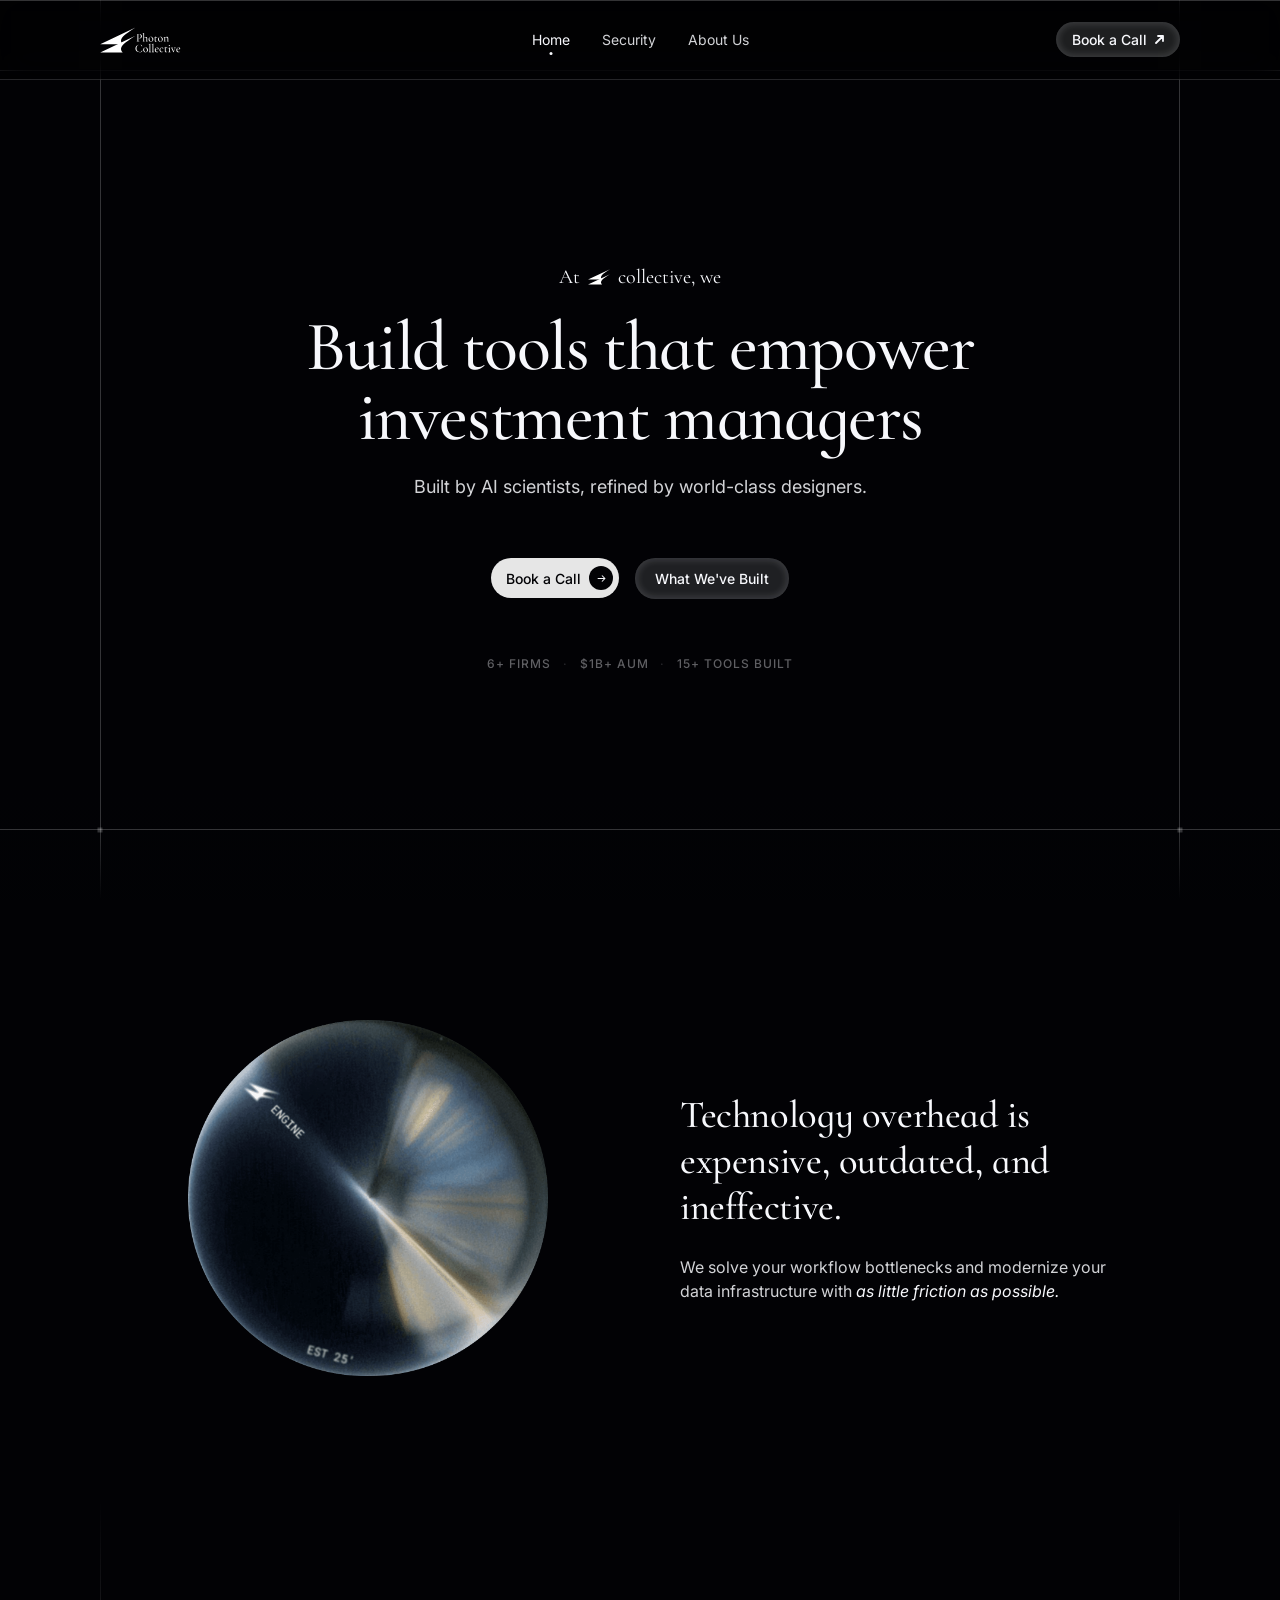
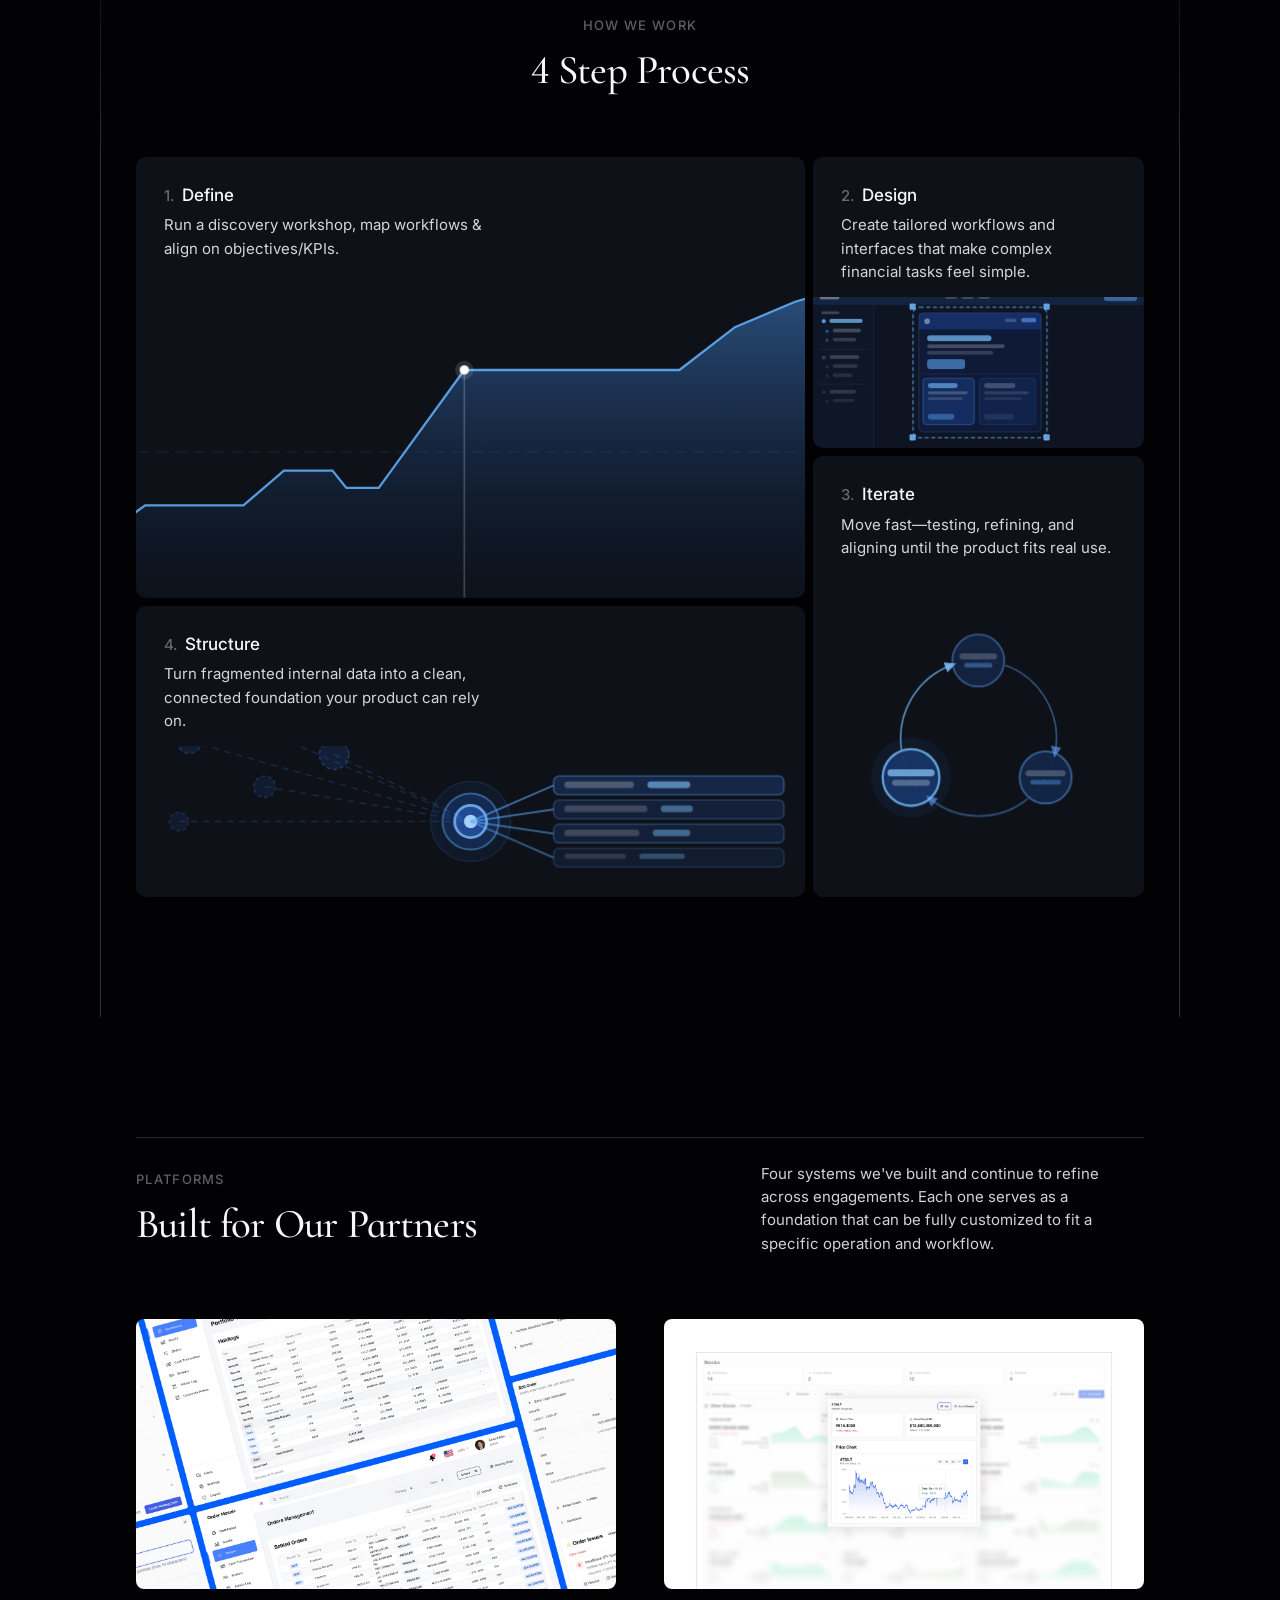
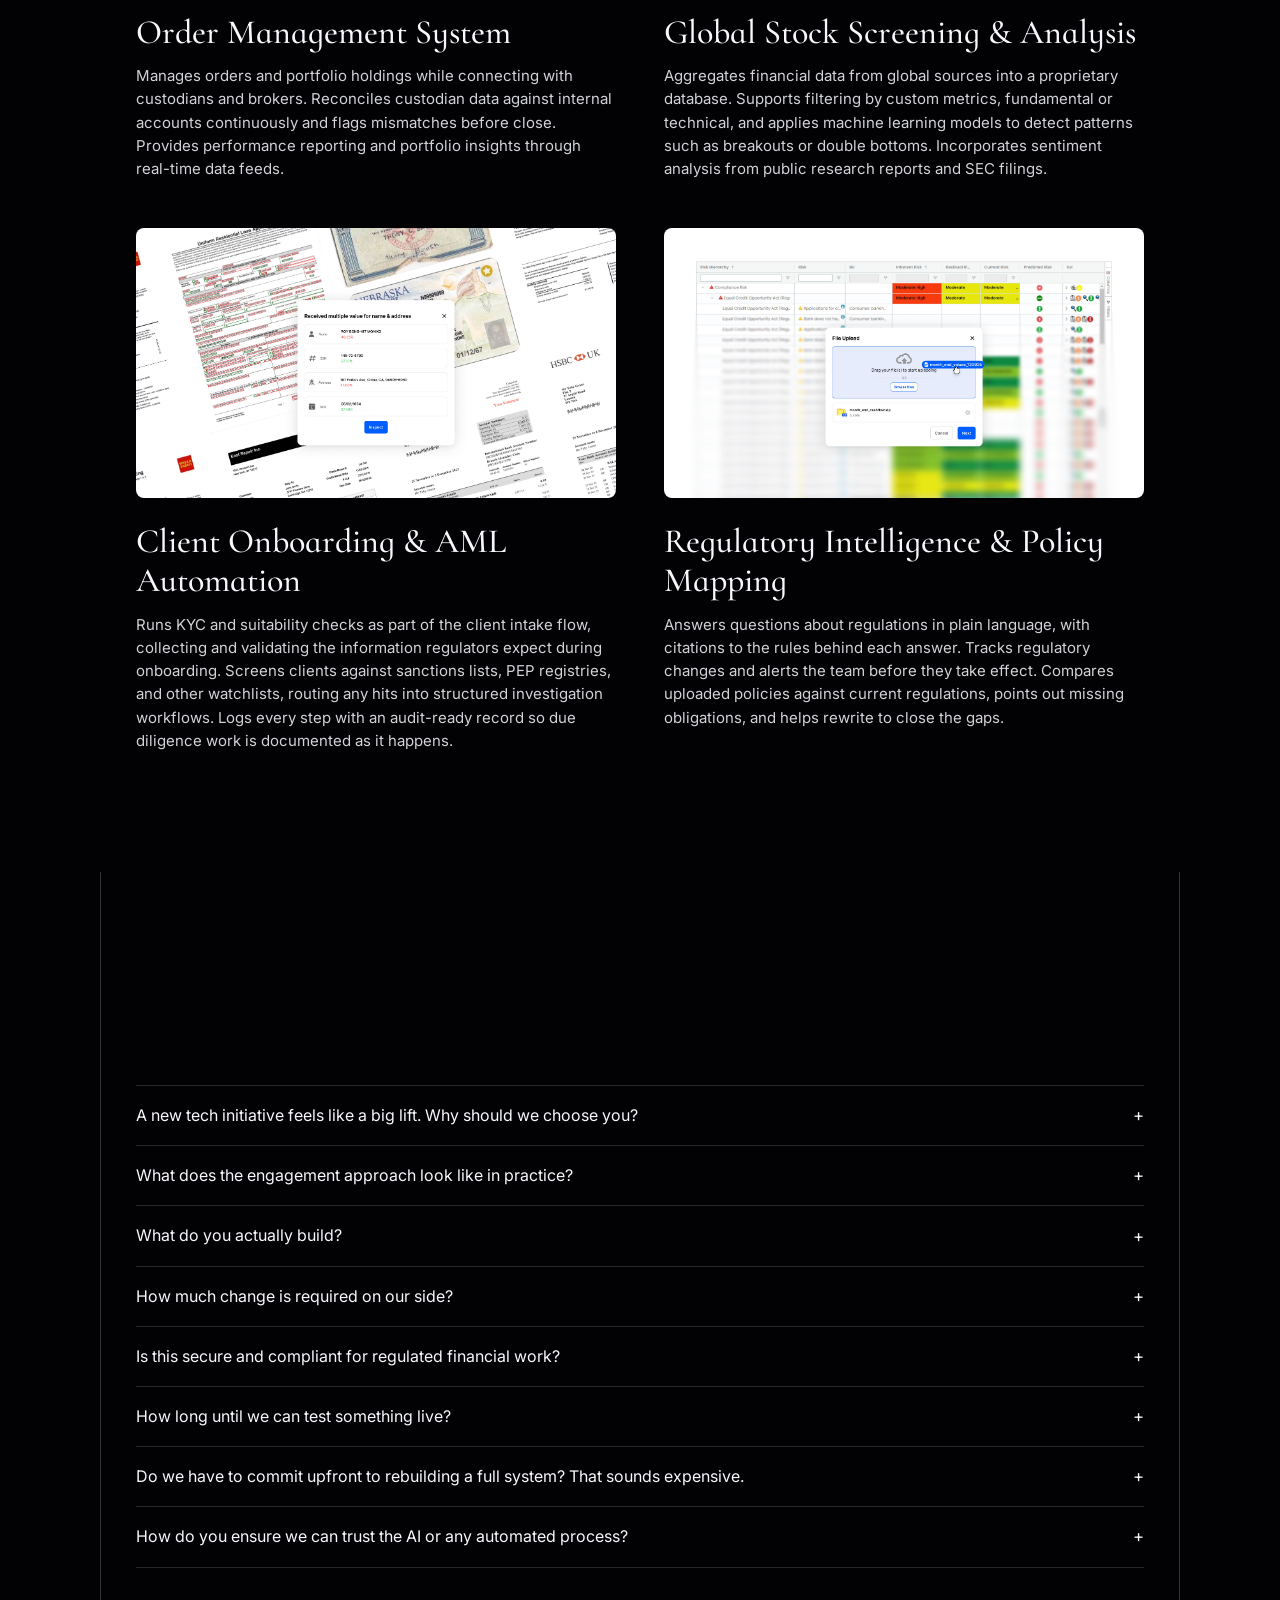
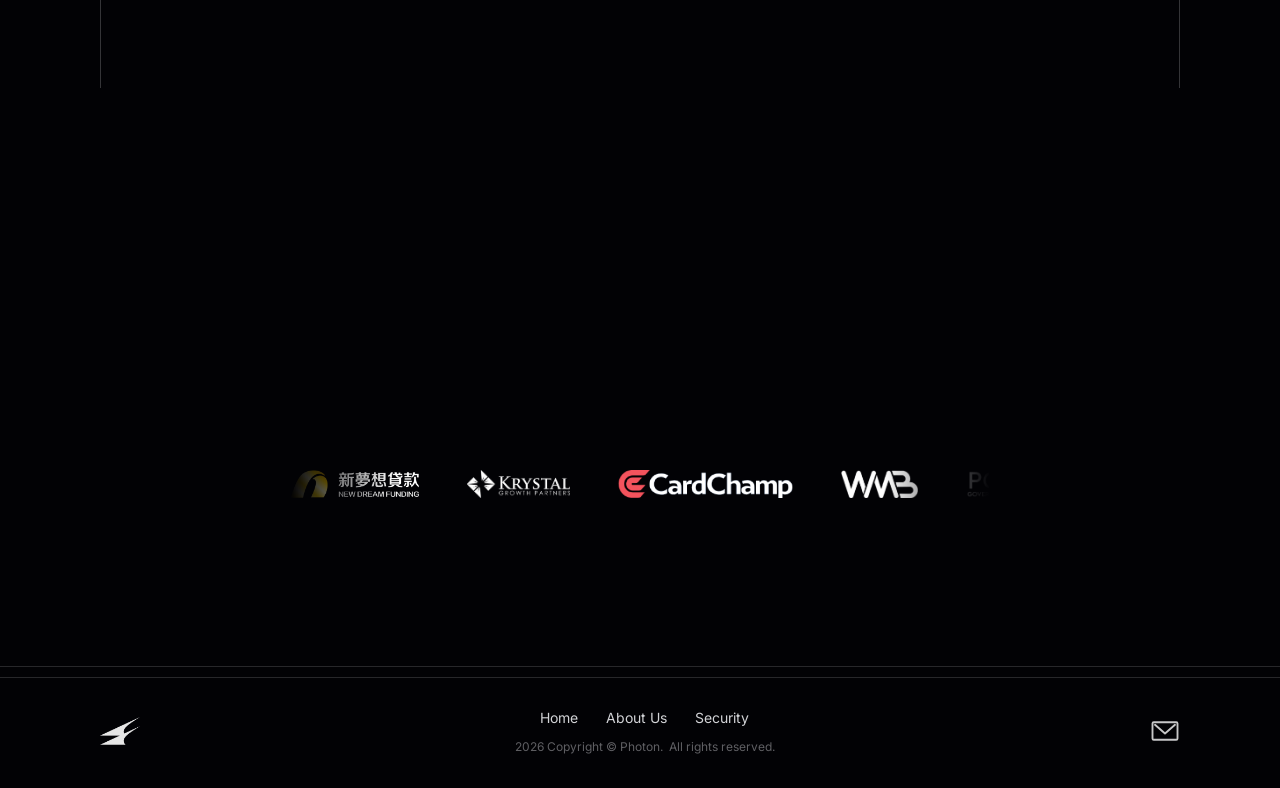
==== commit 7c7b8db2: "Rebrand Platforms section and refine section header layout - Rename hero CTA from "See Case Studies"" ====
--- a/index.html
+++ b/index.html
@@ -243,7 +243,7 @@
               </span>
             </span>
           </a>
-          <a href="#intro-2" class="btn btn-hero-border"><span class="btn-label-wide">See Case Studies</span><span class="btn-label-narrow">Case Studies</span></a>
+          <a href="#intro-2" class="btn btn-hero-border"><span class="btn-label-wide">What We've Built</span><span class="btn-label-narrow">What We've Built</span></a>
         </div>
 
         <!-- Social proof strip -->
@@ -568,9 +568,12 @@
     <section class="case-studies" id="intro-2" aria-label="Case studies">
       <div class="case-studies-inner">
 
-        <div class="section-header section-header--spacious">
-          <span class="section-label">What We've Built for Our Partners</span>
-          <h2 class="section-heading reveal">Case Studies</h2>
+        <div class="section-header section-header--split">
+          <div class="section-header-title">
+            <span class="section-label">Platforms</span>
+            <h2 class="section-heading reveal">Built for Our Partners</h2>
+          </div>
+          <p class="section-intro">Four systems we've built and continue to refine across engagements. Each one serves as a foundation that can be fully customized to fit a specific operation and workflow.</p>
         </div>
 
         <div class="case-grid">
@@ -589,8 +592,7 @@
             <div class="case-card-body">
               <h3 class="case-card-title">Order Management System</h3>
               <p class="case-card-desc">
-                Manages orders and portfolio holdings while seamlessly connecting with custodians and brokers.
-                Provides performance reporting and portfolio insights by integrating with real-time data feeds.
+                Manages orders and portfolio holdings while connecting with custodians and brokers. Reconciles custodian data against internal accounts continuously and flags mismatches before close. Provides performance reporting and portfolio insights through real-time data feeds.
               </p>
             </div>
           </div>
@@ -600,61 +602,54 @@
             <div class="case-card-image">
               <img
                 src="images/case-stock-screening.jpg"
-                alt="Stock Screening and Analysis"
+                alt="Global Stock Screening &amp; Analysis"
                 loading="lazy"
                 width="1200"
                 height="675"
               >
             </div>
             <div class="case-card-body">
-              <h3 class="case-card-title">Stock Screening and Analysis</h3>
+              <h3 class="case-card-title">Global Stock Screening &amp; Analysis</h3>
               <p class="case-card-desc">
-                Leverages a proprietary database that aggregates financial data from global sources.
-                Supports filtering by custom metrics—fundamental or technical—and applies machine learning
-                models to detect patterns such as breakouts or double bottoms. Incorporates sentiment
-                analysis from public research reports and SEC filings.
+                Aggregates financial data from global sources into a proprietary database. Supports filtering by custom metrics, fundamental or technical, and applies machine learning models to detect patterns such as breakouts or double bottoms. Incorporates sentiment analysis from public research reports and SEC filings.
               </p>
             </div>
           </div>
 
-          <!-- Case 3: AI Mortgage Underwriting -->
+          <!-- Case 3: Client Onboarding & AML Automation -->
           <div class="case-card reveal reveal-delay-2">
             <div class="case-card-image">
               <img
                 src="images/case-mortgage-underwriting.jpg"
-                alt="AI-Powered Mortgage Underwriting"
+                alt="Client Onboarding &amp; AML Automation"
                 loading="lazy"
                 width="1200"
                 height="675"
               >
             </div>
             <div class="case-card-body">
-              <h3 class="case-card-title">AI-Powered Mortgage Underwriting</h3>
+              <h3 class="case-card-title">Client Onboarding &amp; AML Automation</h3>
               <p class="case-card-desc">
-                An AI system that classifies loan documents, extracts key fields, and flags
-                inconsistencies or issues instantly. Enables underwriters to review extracted values
-                side by side with source PDFs, reducing manual effort by ~40% and lowering error
-                rates by ~50%.
+                Runs KYC and suitability checks as part of the client intake flow, collecting and validating the information regulators expect during onboarding. Screens clients against sanctions lists, PEP registries, and other watchlists, routing any hits into structured investigation workflows. Logs every step with an audit-ready record so due diligence work is documented as it happens.
               </p>
             </div>
           </div>
 
-          <!-- Case 4: Automated Compliance -->
+          <!-- Case 4: Regulatory Intelligence & Policy Mapping -->
           <div class="case-card reveal reveal-delay-3">
             <div class="case-card-image">
               <img
                 src="images/case-compliance.jpg"
-                alt="Automated Compliance and Reconciliation"
+                alt="Regulatory Intelligence &amp; Policy Mapping"
                 loading="lazy"
                 width="1200"
                 height="675"
               >
             </div>
             <div class="case-card-body">
-              <h3 class="case-card-title">Automated Compliance &amp; Reconciliation</h3>
+              <h3 class="case-card-title">Regulatory Intelligence &amp; Policy Mapping</h3>
               <p class="case-card-desc">
-                Automatically runs KYC and AML checks against client lists. Reconciles custodian
-                data with internal accounts and flags mismatches, reducing the need for manual reviews.
+                Answers questions about regulations in plain language, with citations to the rules behind each answer. Tracks regulatory changes and alerts the team before they take effect. Compares uploaded policies against current regulations, points out missing obligations, and helps rewrite to close the gaps.
               </p>
             </div>
           </div>
--- a/css/styles.css
+++ b/css/styles.css
@@ -745,6 +745,30 @@
   margin-bottom: 48px;
 }
 
+.section-header--split {
+  display: grid;
+  grid-template-columns: 3fr 2fr;
+  gap: 0 clamp(32px, 4vw, 64px);
+  align-items: center;
+  text-align: left;
+  margin-bottom: 64px;
+  padding-top: 24px;
+  border-top: 1px solid var(--border-subtle);
+}
+
+.section-header--split .section-header-title {
+  /* occupies left column naturally */
+}
+
+.section-header--split .section-label {
+  display: block;
+  margin-bottom: 12px;
+}
+
+.section-header--split .section-intro {
+  margin-top: 0;
+}
+
 .section-label {
   font-family: var(--font-ui);
   font-size: 13px;
@@ -764,6 +788,12 @@
   color: var(--text);
 }
 
+.section-intro {
+  font-size: 15px;
+  line-height: 1.55;
+  color: var(--text-85);
+}
+
 /* ── How We Work bento grid ── */
 .steps-grid {
   display: grid;
@@ -857,7 +887,7 @@
 .case-grid {
   display: grid;
   grid-template-columns: repeat(2, 1fr);
-  gap: 50px;
+  gap: 48px;
   margin-top: 0;
 }
 
@@ -1009,7 +1039,7 @@
   position: relative;
   overflow: hidden;
   background: var(--bg);
-  padding: 80px var(--pad-x) 160px;
+  padding: var(--section-y) var(--pad-x) 160px;
 }
 
 .cta-inner {
@@ -1618,6 +1648,13 @@
 
   .section-header { margin-bottom: 36px; }
   .section-header--spacious { margin-bottom: 36px; }
+  .section-header--split {
+    grid-template-columns: 1fr;
+    margin-bottom: 40px;
+  }
+  .section-header--split .section-intro {
+    padding-top: 0;
+  }
 
   .value-prop-inner {
     display: flex;
@@ -1895,7 +1932,7 @@
   font-family: var(--font-serif);
   font-size: clamp(22px, 2.2vw, 30px);
   font-weight: 500;
-  font-style: italic;
+  font-style: normal;
   line-height: 1.45;
   color: var(--text);
 }
@@ -2749,8 +2786,37 @@
    ABOUT APPROACH SECTION
    ============================================================ */
 .about-approach {
-  padding: var(--section-y) calc(var(--pad-x) + var(--grid-inset));
+  padding: clamp(100px, 12vw, 160px) calc(var(--pad-x) + var(--grid-inset));
   background: var(--bg);
+}
+
+.about-approach-header {
+  max-width: var(--container);
+  margin: 0 auto clamp(40px, 5vw, 64px);
+  display: grid;
+  grid-template-columns: 1fr 2fr;
+  gap: clamp(32px, 5vw, 80px);
+  align-items: start;
+}
+
+.about-approach-eyebrow {
+  font-family: var(--font-serif);
+  font-size: clamp(24px, 2.8vw, 38px);
+  font-weight: 500;
+  letter-spacing: -0.01em;
+  line-height: 1.2;
+  color: var(--text);
+  margin: 0;
+}
+
+.about-approach-lead {
+  font-family: var(--font-ui);
+  font-size: 16px;
+  font-weight: 400;
+  line-height: 1.65;
+  color: var(--text-85);
+  max-width: 52ch;
+  margin: 0;
 }
 
 .about-approach-inner {
@@ -2758,15 +2824,17 @@
   margin: 0 auto;
   display: grid;
   grid-template-columns: repeat(3, 1fr);
+  padding-top: clamp(32px, 4vw, 48px);
+  border-top: 1px solid var(--border-subtle);
 }
 
 .about-approach-item {
-  padding-right: 40px;
-  margin-right: 40px;
+  padding-right: 28px;
+  margin-right: 28px;
   border-right: 1px solid var(--border-subtle);
   display: flex;
   flex-direction: column;
-  gap: 10px;
+  gap: 5px;
 }
 
 .about-approach-item:last-child {
@@ -2800,10 +2868,14 @@
   font-size: 16px;
   line-height: 1.6;
   color: var(--text-85);
-  margin: 0;
+  margin: 10px 0 0;
 }
 
 @media (min-width: 810px) and (max-width: 1199px) {
+  .about-approach-header {
+    grid-template-columns: 1fr 2fr;
+    gap: 40px;
+  }
   .about-approach-inner {
     grid-template-columns: 1fr;
     gap: 0;
@@ -2824,10 +2896,14 @@
 }
 
 @media (max-width: 809px) {
-  .about-approach {
-    padding-top: 28px;
-  }
-
+  .about-approach-header {
+    grid-template-columns: 1fr;
+    gap: 16px;
+    margin-bottom: 32px;
+  }
+  .about-approach-lead {
+    max-width: 100%;
+  }
   .about-approach-inner {
     grid-template-columns: 1fr;
     gap: 0;
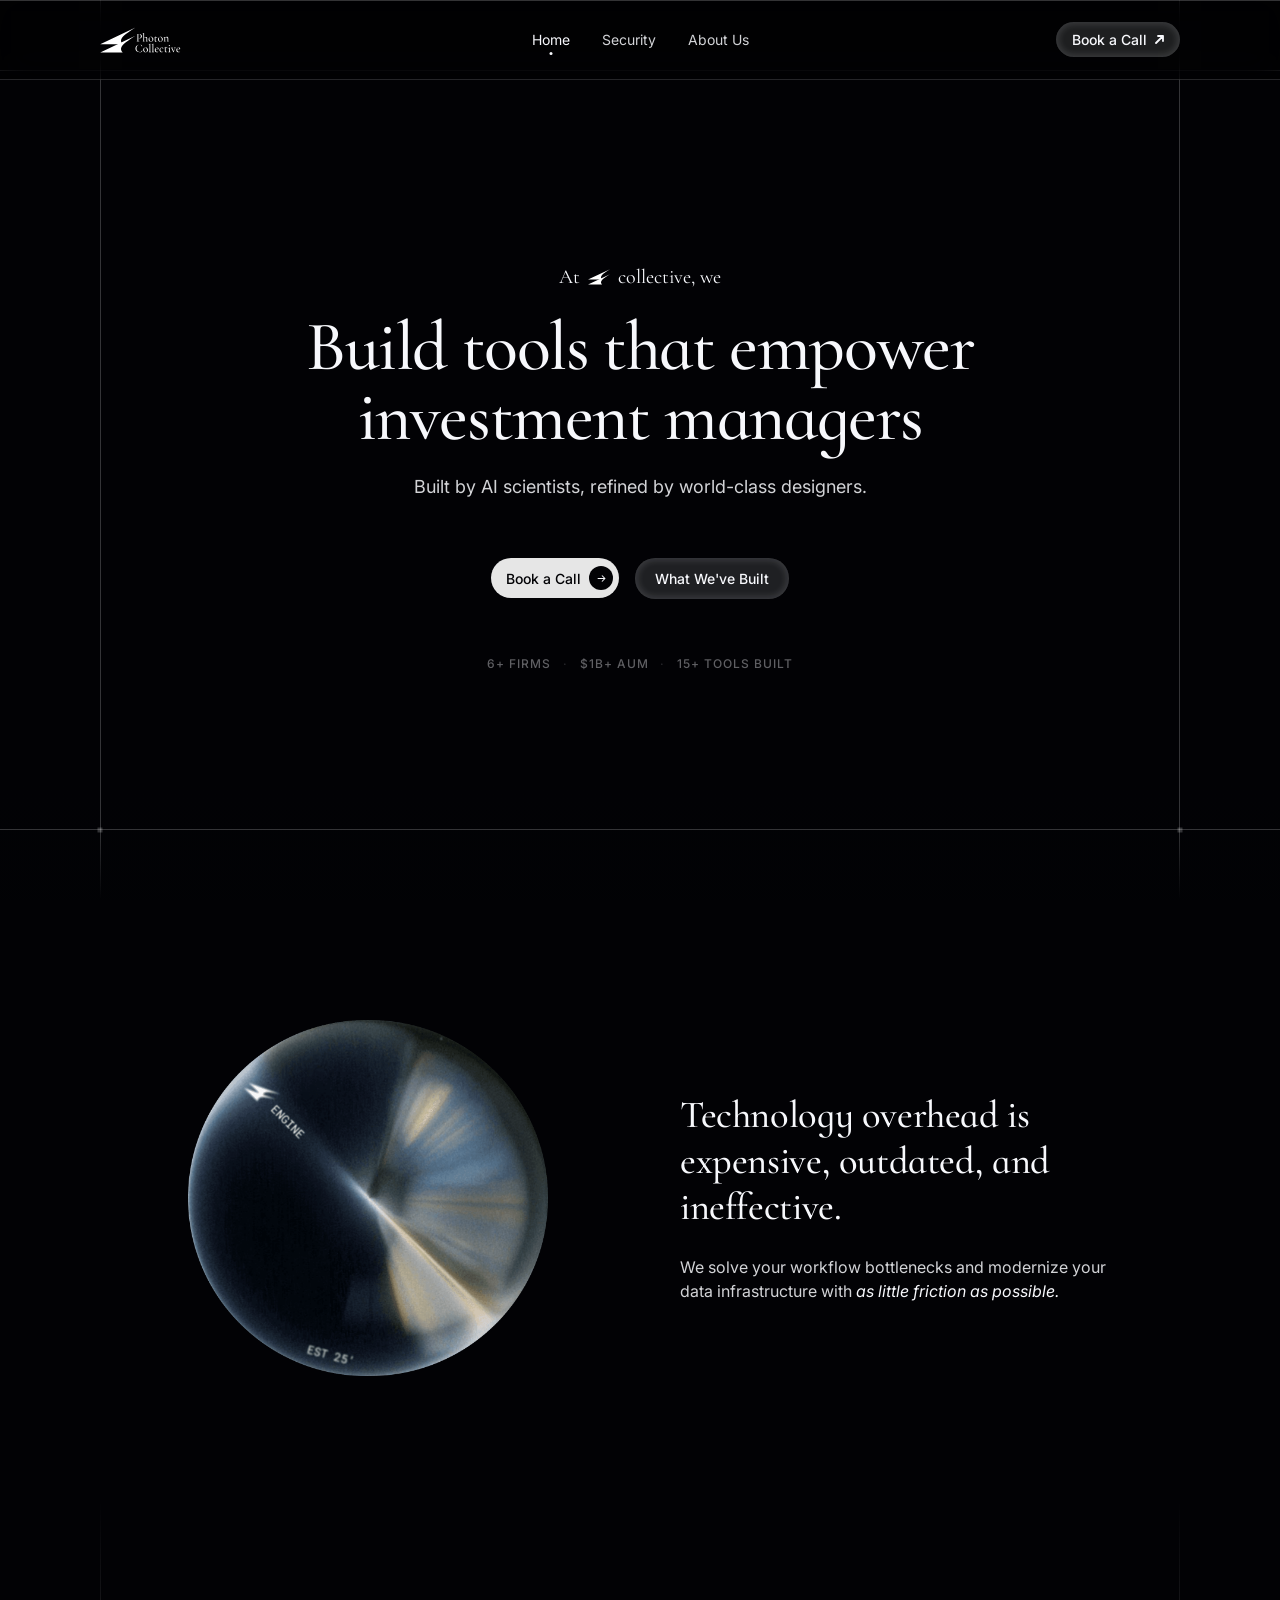
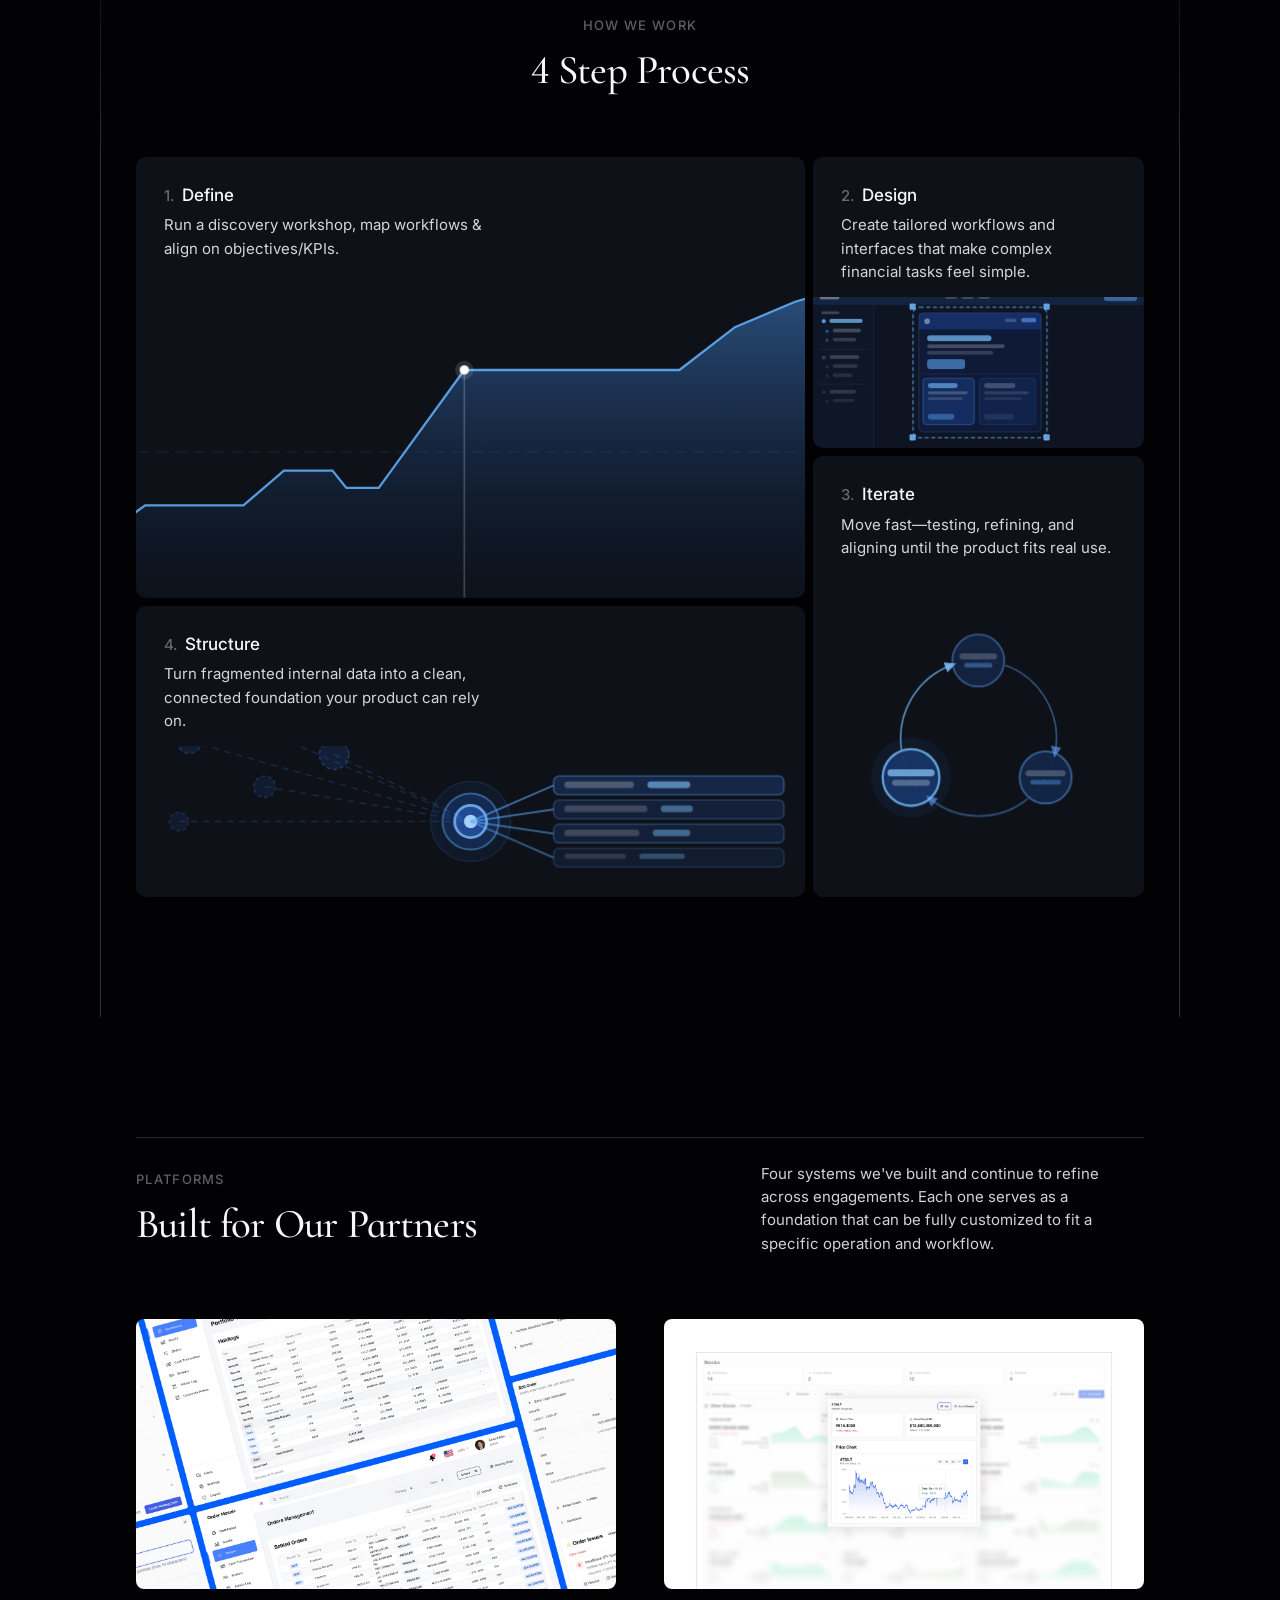
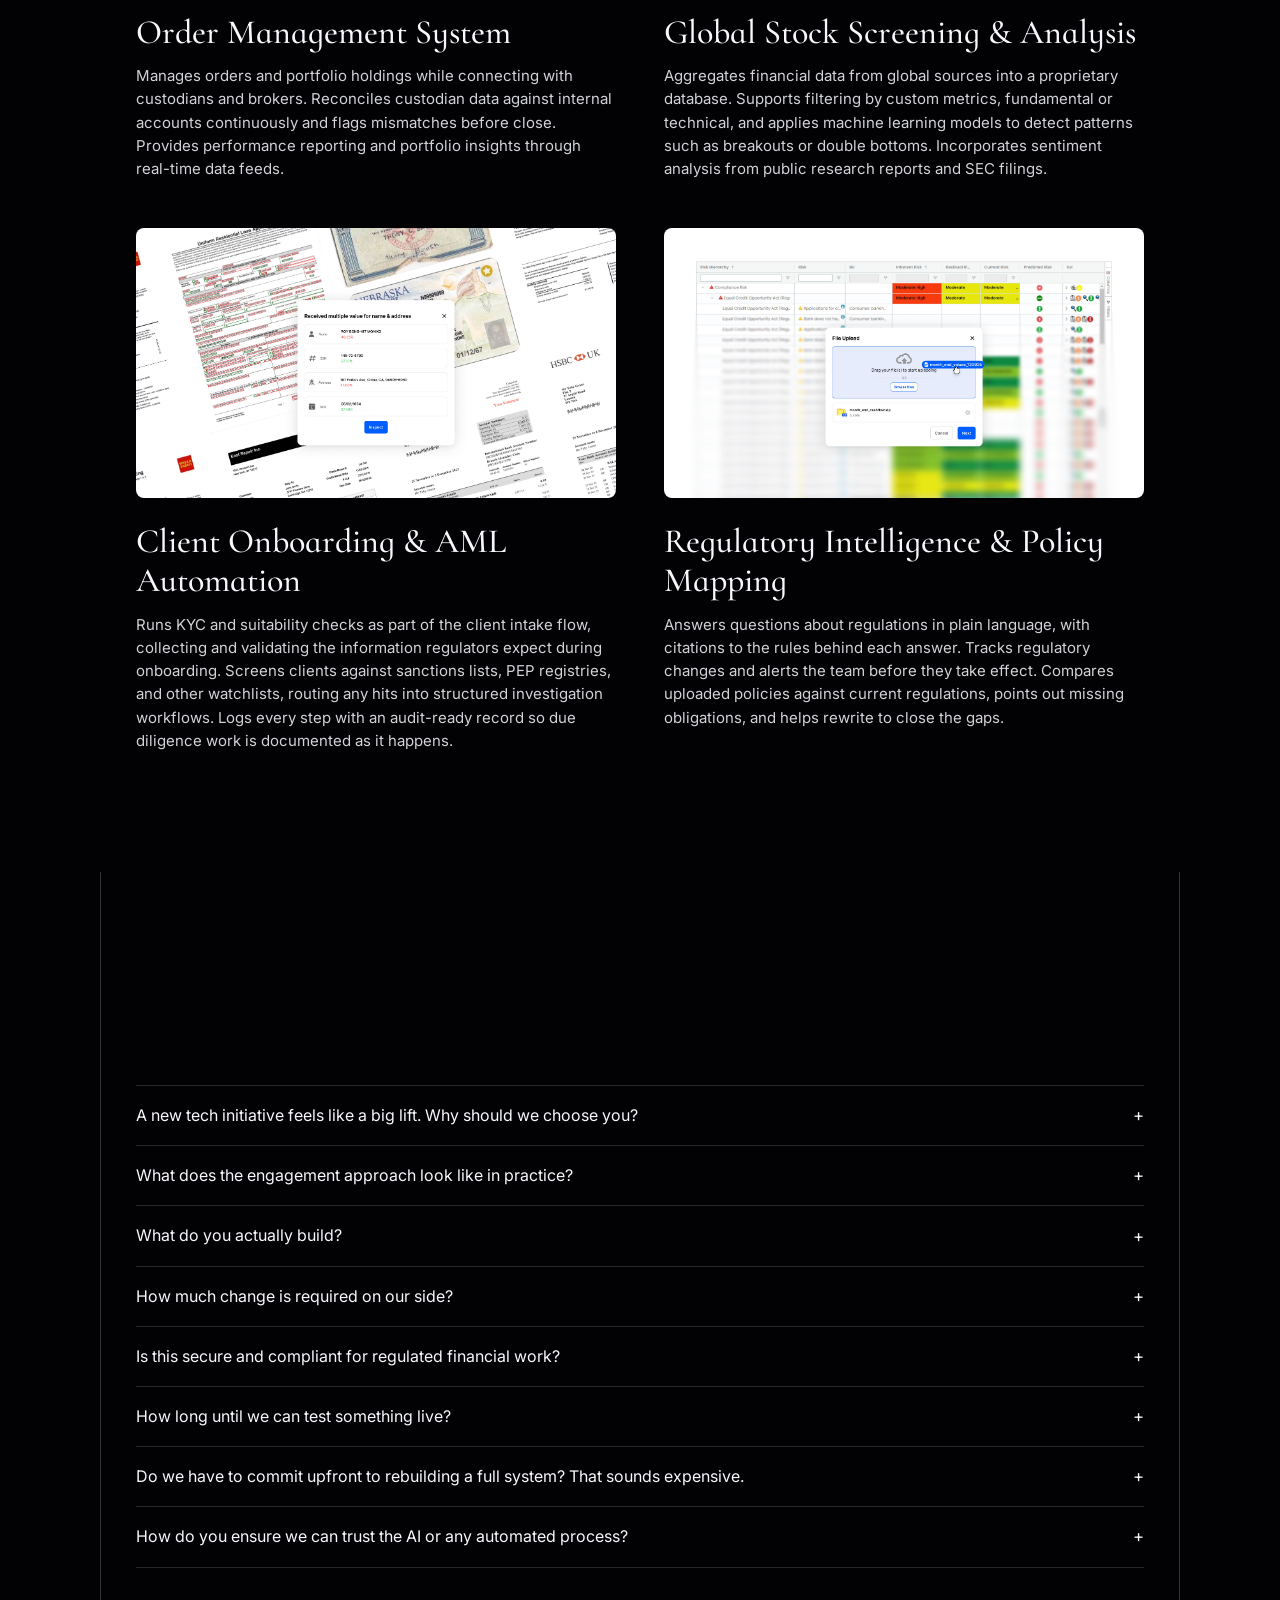
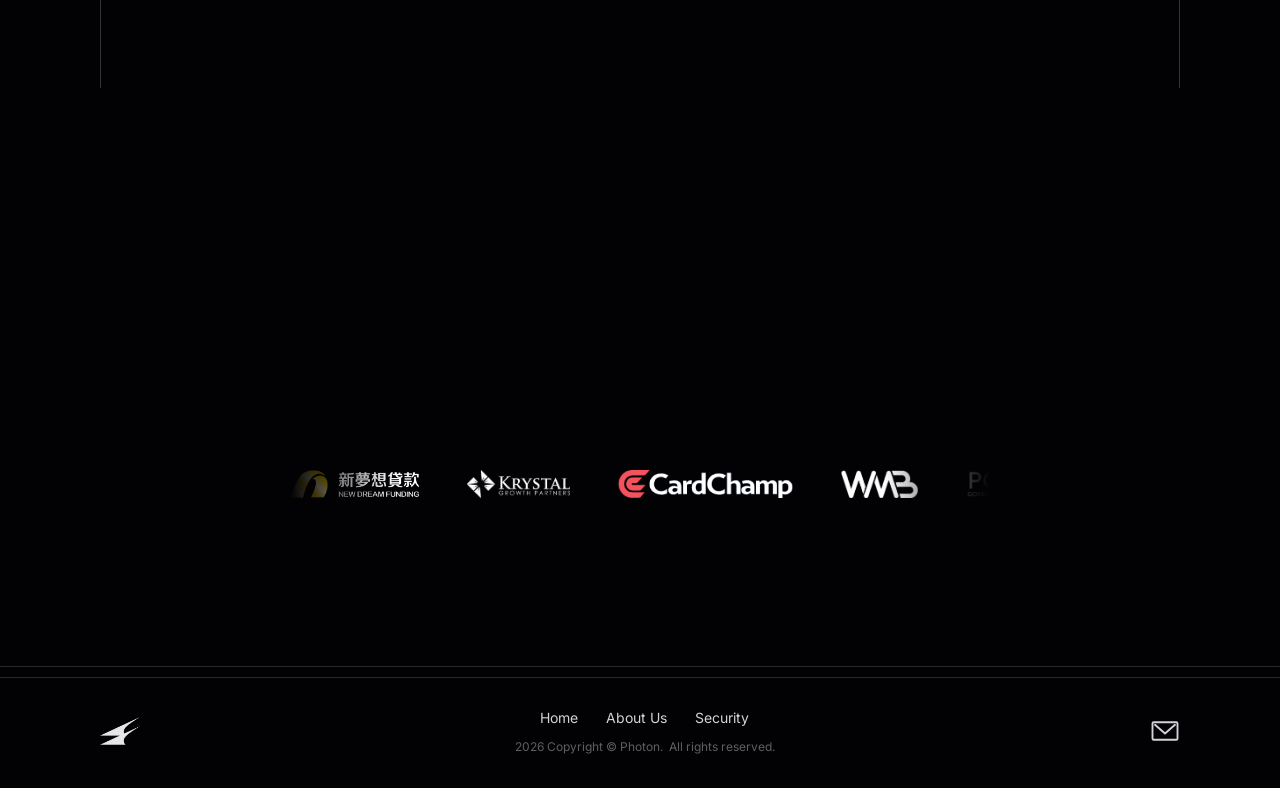
==== commit 61e78d68: "Site-wide polish: token alignment, a11y, and copy consistency - Fix form focus outline to use --focu" ====
--- a/index.html
+++ b/index.html
@@ -97,7 +97,7 @@
         "name": "How long until we can test something live?",
         "acceptedAnswer": {
           "@type": "Answer",
-          "text": "Typically within 2-3 weeks for an initial workflow, depending on data access and complexity. We prioritize early usability and fast conceptual design."
+          "text": "Typically within 2–3 weeks for an initial workflow, depending on data access and complexity. We prioritize early usability and fast conceptual design."
         }
       },
       {
@@ -672,11 +672,11 @@
         <ul class="faq-list" role="list">
 
           <li class="faq-item" role="listitem">
-            <button class="faq-question" aria-expanded="false">
+            <button class="faq-question" aria-expanded="false" aria-controls="faq-answer-1">
               <span>A new tech initiative feels like a big lift. Why should we choose you?</span>
               <span class="faq-icon" aria-hidden="true">+</span>
             </button>
-            <div class="faq-answer" role="region">
+            <div class="faq-answer" id="faq-answer-1" role="region">
               <div class="faq-answer-inner">
                 We make it easy to start. You do not need to figure out architecture, data, or which tools to use. Just describe your problem. We structure projects in small, controlled stages so you can see real output early, avoid heavy upfront costs, and de-risk the initiative.
               </div>
@@ -684,11 +684,11 @@
           </li>
 
           <li class="faq-item" role="listitem">
-            <button class="faq-question" aria-expanded="false">
+            <button class="faq-question" aria-expanded="false" aria-controls="faq-answer-2">
               <span>What does the engagement approach look like in practice?</span>
               <span class="faq-icon" aria-hidden="true">+</span>
             </button>
-            <div class="faq-answer" role="region">
+            <div class="faq-answer" id="faq-answer-2" role="region">
               <div class="faq-answer-inner">
                 We begin with a small workflow of your choice. First, we review your data and define the exact objective. Next, we build a working prototype that uses your real information. Then we refine it together. After each stage you evaluate progress and decide whether to continue. This makes the process transparent, predictable, and budget-controlled.
               </div>
@@ -696,11 +696,11 @@
           </li>
 
           <li class="faq-item" role="listitem">
-            <button class="faq-question" aria-expanded="false">
+            <button class="faq-question" aria-expanded="false" aria-controls="faq-answer-3">
               <span>What do you actually build?</span>
               <span class="faq-icon" aria-hidden="true">+</span>
             </button>
-            <div class="faq-answer" role="region">
+            <div class="faq-answer" id="faq-answer-3" role="region">
               <div class="faq-answer-inner">
                 We build custom internal systems for financial workflows. We connect to the data you already have, normalize it, and use it to streamline review processes and decision-making. The result: less manual repetition, fewer errors, and more efficient use of your time.
               </div>
@@ -708,11 +708,11 @@
           </li>
 
           <li class="faq-item" role="listitem">
-            <button class="faq-question" aria-expanded="false">
+            <button class="faq-question" aria-expanded="false" aria-controls="faq-answer-4">
               <span>How much change is required on our side?</span>
               <span class="faq-icon" aria-hidden="true">+</span>
             </button>
-            <div class="faq-answer" role="region">
+            <div class="faq-answer" id="faq-answer-4" role="region">
               <div class="faq-answer-inner">
                 Minimal. We integrate with your current tools and data sources. You do not have to overhaul your systems to begin and we build in parallel to your daily work.
               </div>
@@ -720,11 +720,11 @@
           </li>
 
           <li class="faq-item" role="listitem">
-            <button class="faq-question" aria-expanded="false">
+            <button class="faq-question" aria-expanded="false" aria-controls="faq-answer-5">
               <span>Is this secure and compliant for regulated financial work?</span>
               <span class="faq-icon" aria-hidden="true">+</span>
             </button>
-            <div class="faq-answer" role="region">
+            <div class="faq-answer" id="faq-answer-5" role="region">
               <div class="faq-answer-inner">
                 Yes. Your data remains in controlled environments with encrypted transfer, governed access, and full audit logging.
               </div>
@@ -732,23 +732,23 @@
           </li>
 
           <li class="faq-item" role="listitem">
-            <button class="faq-question" aria-expanded="false">
+            <button class="faq-question" aria-expanded="false" aria-controls="faq-answer-6">
               <span>How long until we can test something live?</span>
               <span class="faq-icon" aria-hidden="true">+</span>
             </button>
-            <div class="faq-answer" role="region">
+            <div class="faq-answer" id="faq-answer-6" role="region">
               <div class="faq-answer-inner">
-                Typically within 2-3 weeks for an initial workflow, depending on data access and complexity. We prioritize early usability and fast conceptual design.
+                Typically within 2–3 weeks for an initial workflow, depending on data access and complexity. We prioritize early usability and fast conceptual design.
               </div>
             </div>
           </li>
 
           <li class="faq-item" role="listitem">
-            <button class="faq-question" aria-expanded="false">
+            <button class="faq-question" aria-expanded="false" aria-controls="faq-answer-7">
               <span>Do we have to commit upfront to rebuilding a full system? That sounds expensive.</span>
               <span class="faq-icon" aria-hidden="true">+</span>
             </button>
-            <div class="faq-answer" role="region">
+            <div class="faq-answer" id="faq-answer-7" role="region">
               <div class="faq-answer-inner">
                 No. We start with one workflow. If it delivers value, we expand. If not, you stop. Our staged model is specifically meant to avoid large upfront commitments, long cycles, or “big bang” implementations.
               </div>
@@ -756,11 +756,11 @@
           </li>
 
           <li class="faq-item" role="listitem">
-            <button class="faq-question" aria-expanded="false">
+            <button class="faq-question" aria-expanded="false" aria-controls="faq-answer-8">
               <span>How do you ensure we can trust the AI or any automated process?</span>
               <span class="faq-icon" aria-hidden="true">+</span>
             </button>
-            <div class="faq-answer" role="region">
+            <div class="faq-answer" id="faq-answer-8" role="region">
               <div class="faq-answer-inner">
                 Every AI suggestion we show is traceable back to its exact original source. Nothing is “black box”. We design for visibility first: if a value is surfaced, the user can instantly see the document or dataset it came from. But most importantly, AI in automation is optional. In most workflows, a well-structured interface linked with a database already creates a huge efficiency gain.
               </div>
--- a/css/styles.css
+++ b/css/styles.css
@@ -12,7 +12,6 @@
   --text:          oklch(0.98 0.005 264);
   --text-85:       oklch(0.98 0.005 264 / 0.85);
   --text-38:       oklch(0.98 0.005 264 / 0.38);
-  --text-muted:    oklch(0.82 0.01 264);
 
   /* Accent */
   --accent:        oklch(0.52 0.22 264);
@@ -1065,7 +1064,7 @@
 .cta-sub {
   font-family: var(--font-ui);
   font-size: 16px;
-  font-weight: 300;
+  font-weight: 400;
   line-height: 1.6;
   color: var(--text-85);
   max-width: 580px;
@@ -1214,7 +1213,7 @@
   align-items: center;
   gap: 0;
   font-size: 0;
-  color: rgba(255, 255, 255, 0.78);
+  color: var(--text-85);
   transition: color var(--dur) var(--ease), transform var(--dur) var(--ease);
 }
 
@@ -1615,7 +1614,6 @@
 
   .hero-bolt-hero { display: none; }
   .hero-headline { font-size: clamp(32px, 8vw, 42px); }
-  .hero-eyebrow { font-size: 15px; }
   .hero-sub { line-height: 1.6; }
   .hero-text-cluster {
     gap: 16px;
@@ -2552,7 +2550,7 @@
 }
 
 .form-required {
-  color: rgba(255, 255, 255, 0.45);
+  color: var(--text-38);
   font-weight: 400;
 }
 
@@ -2685,7 +2683,7 @@
 .form-select:focus-visible,
 .form-submit:focus-visible,
 .booking-submit:focus-visible {
-  outline: 2px solid rgba(255, 255, 255, 0.45);
+  outline: 2px solid var(--focus-ring);
   outline-offset: 2px;
 }
 
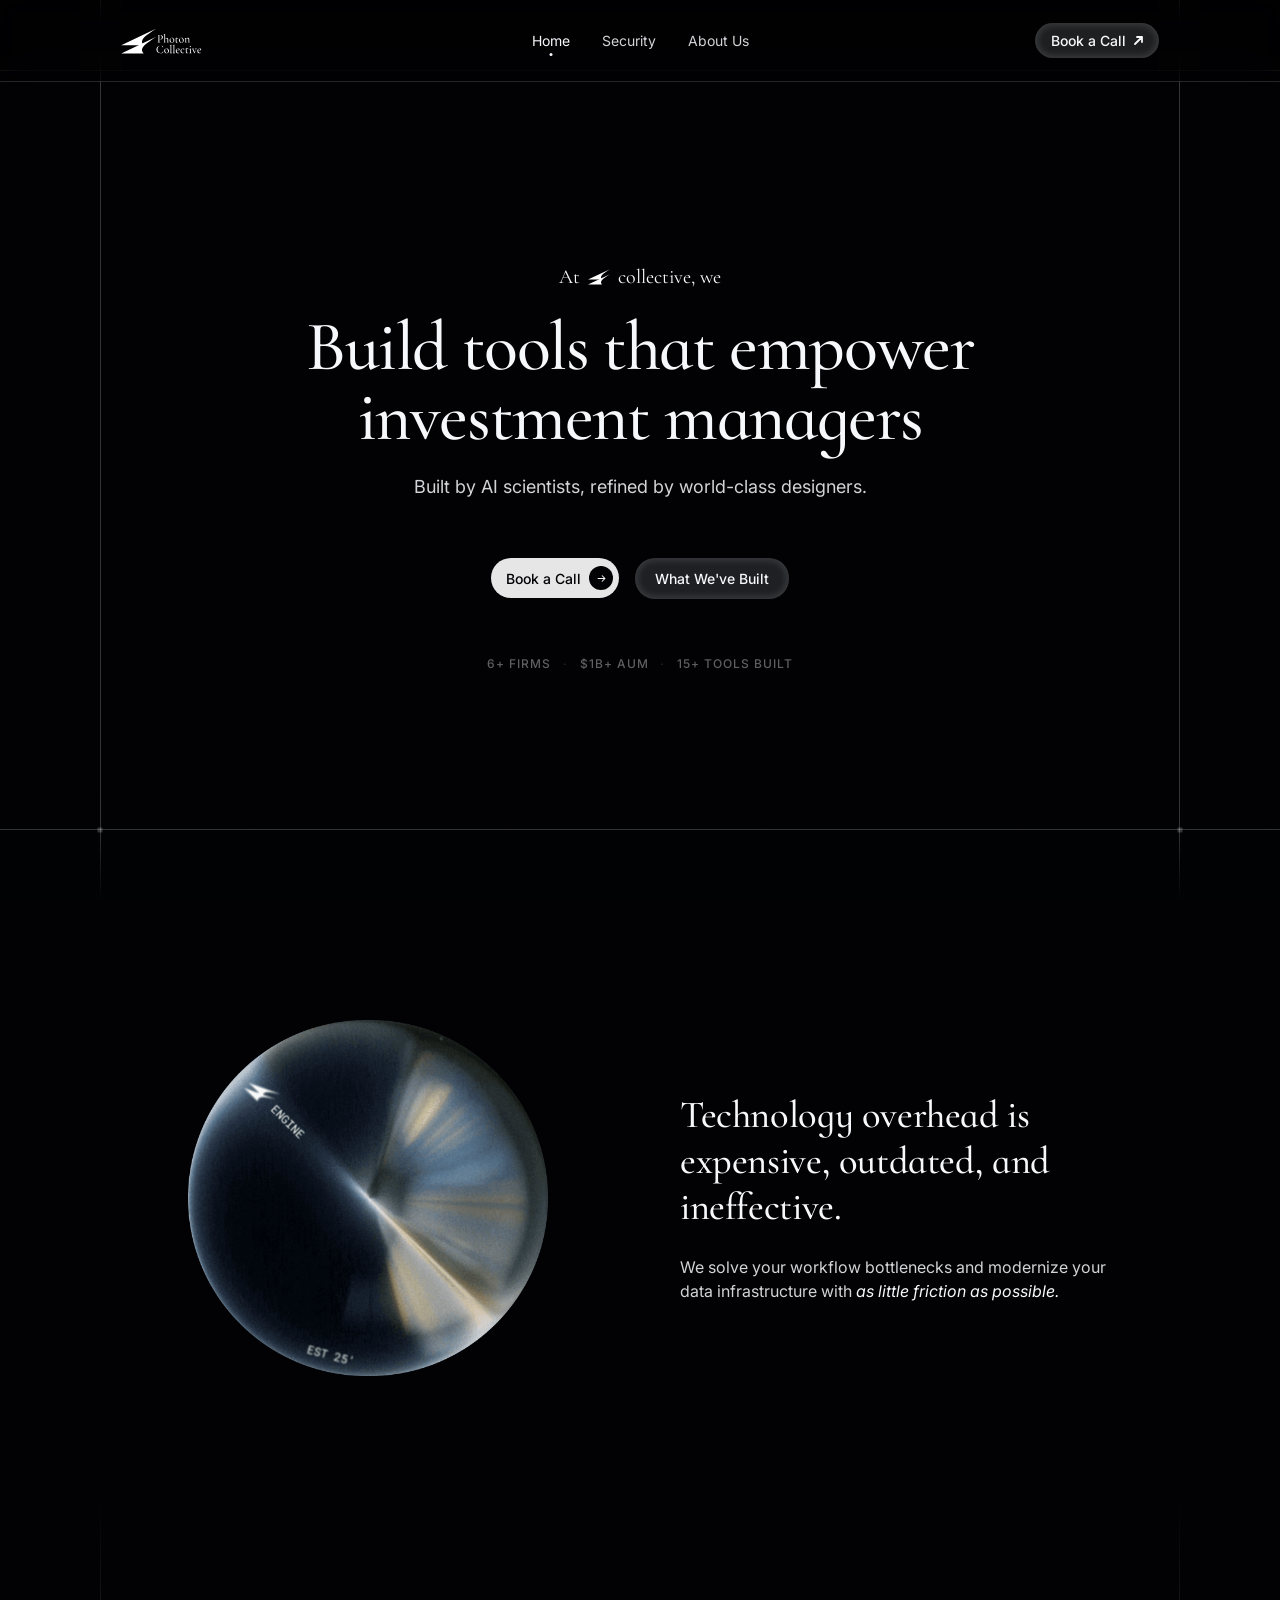
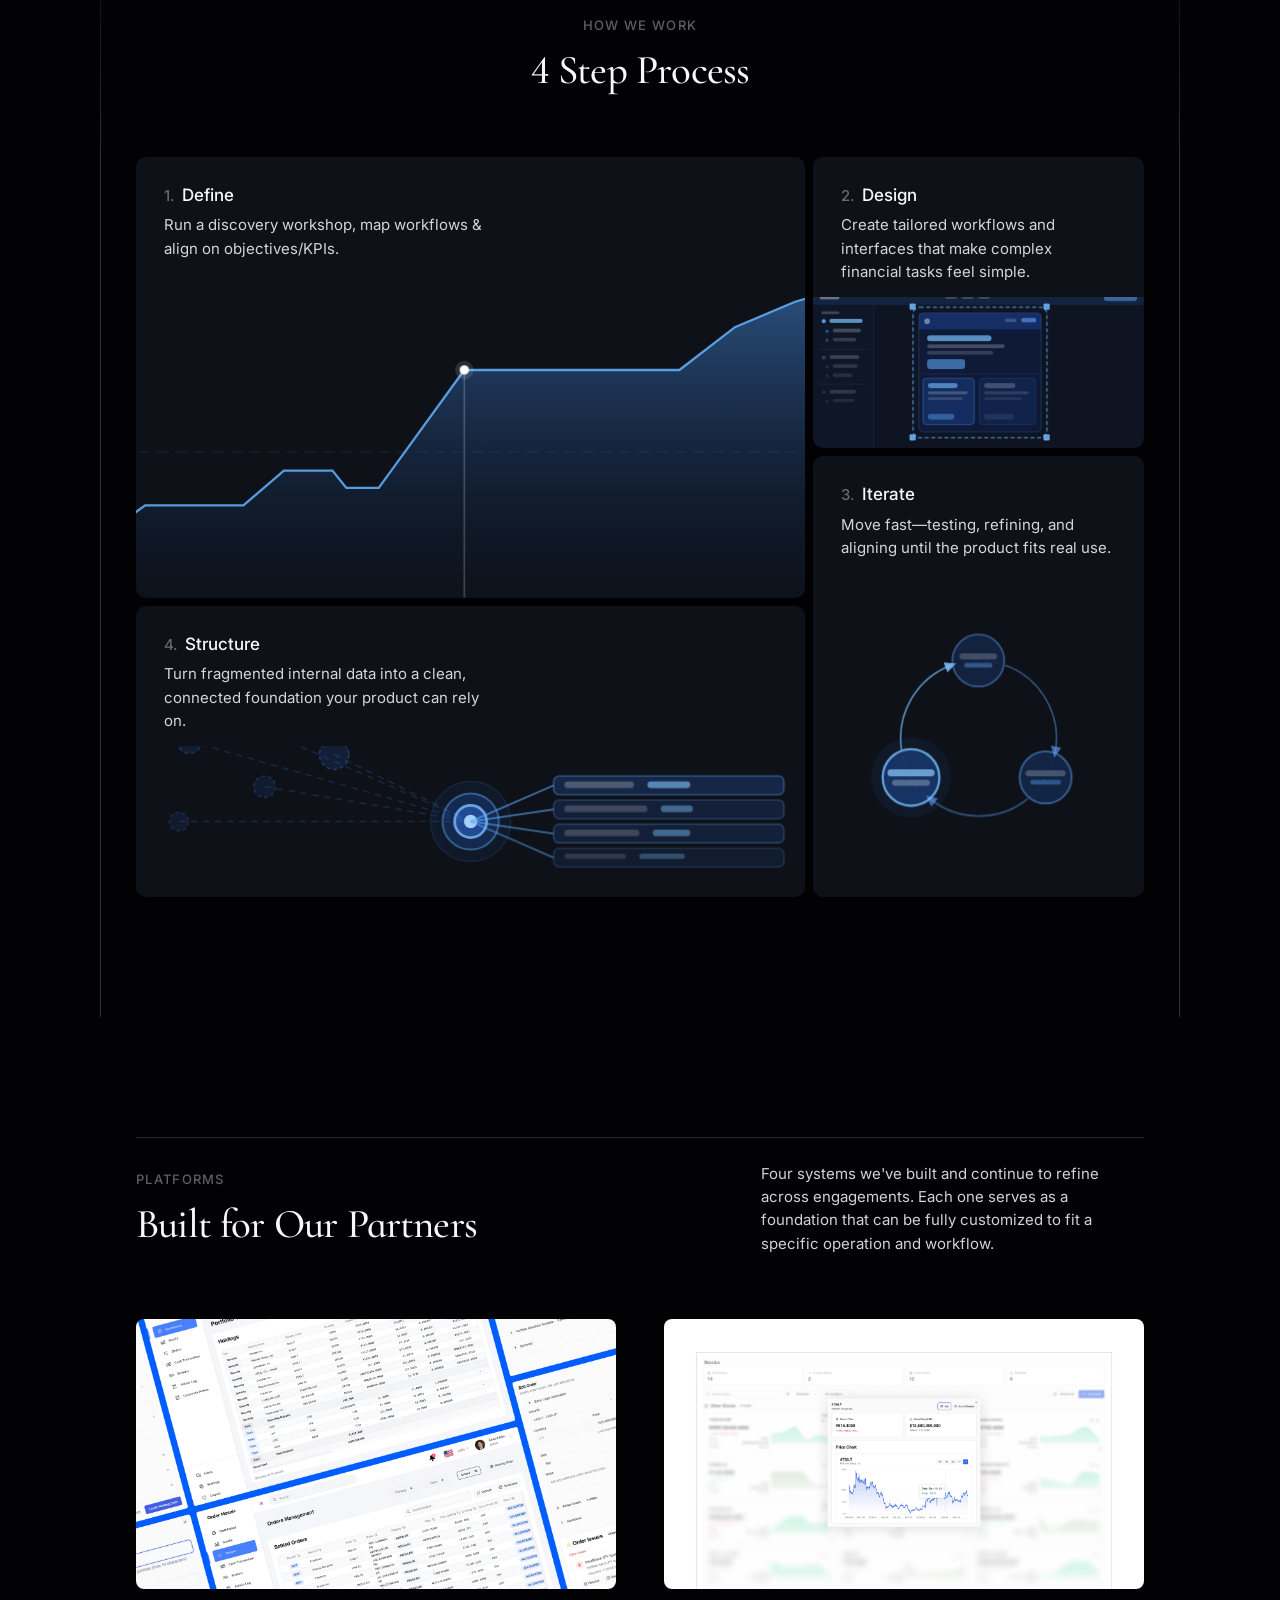
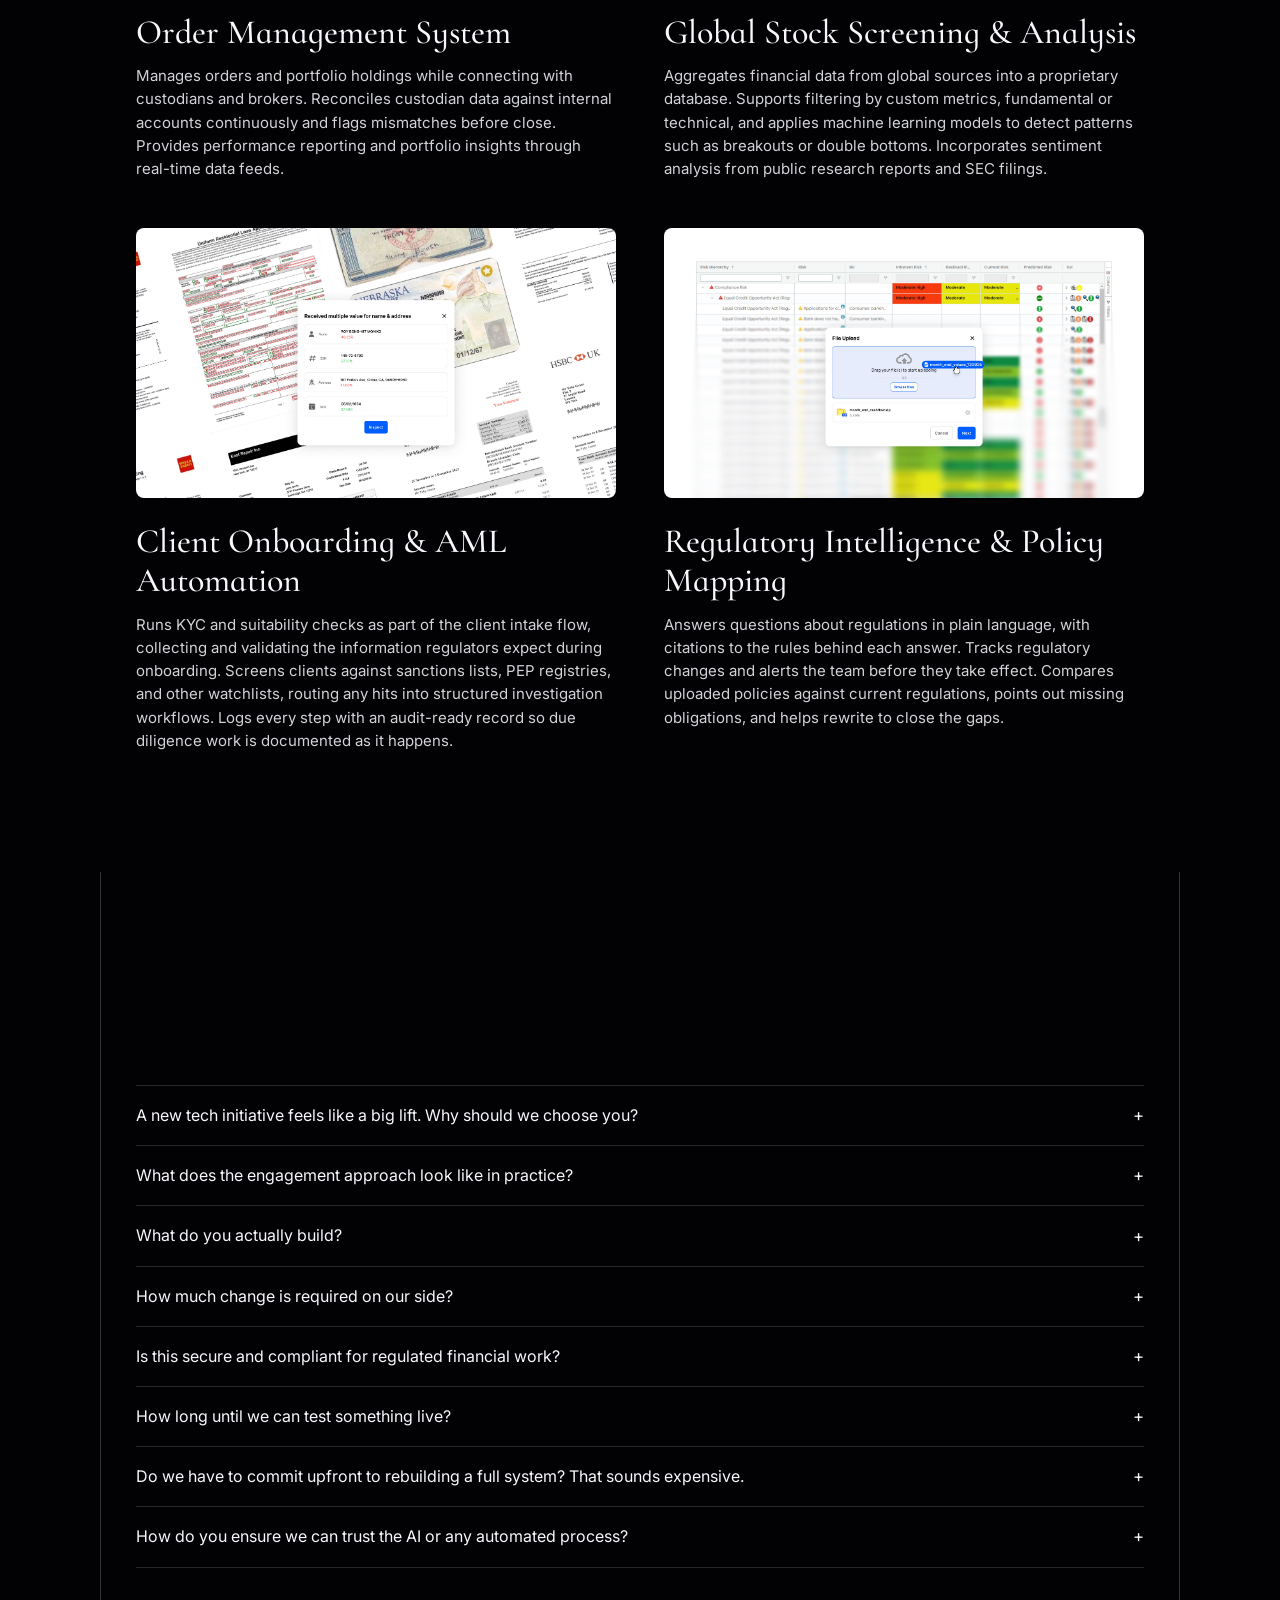
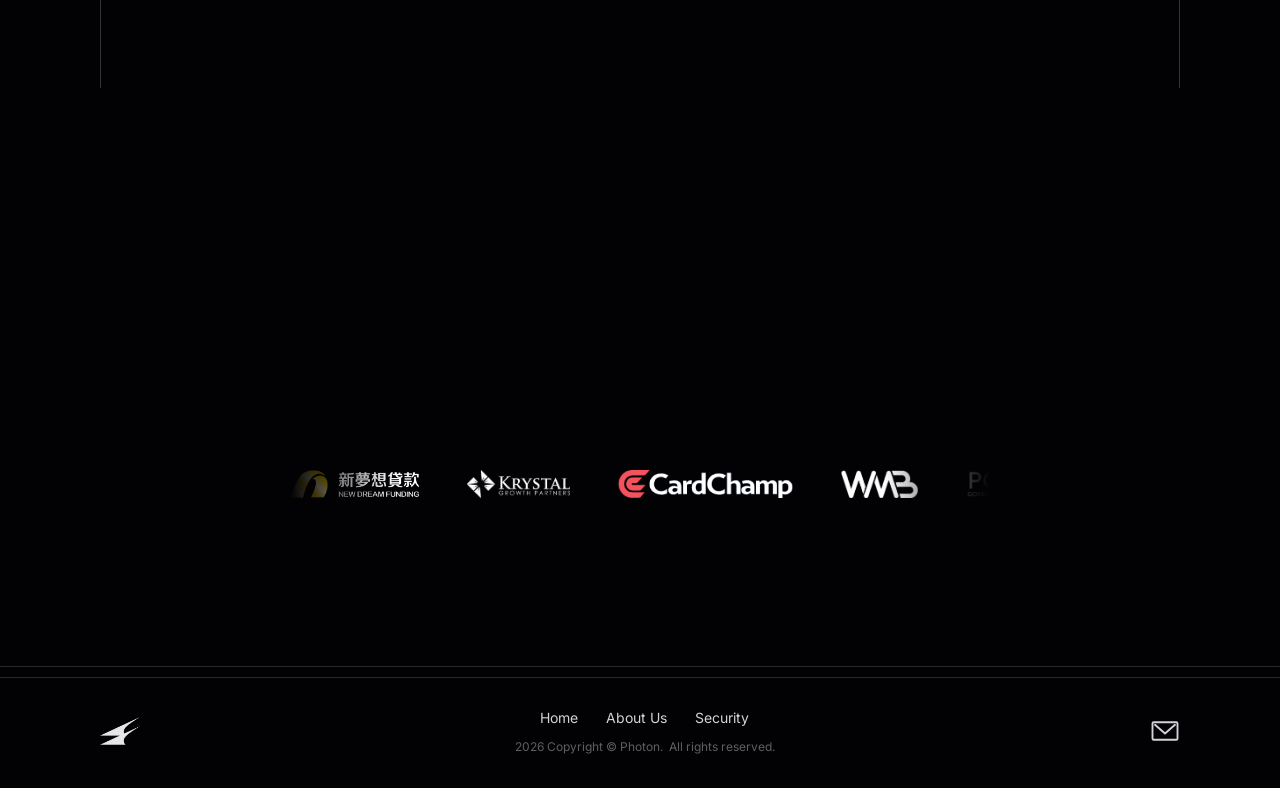
==== commit 215c10a2: "SEO improvements: social meta, structured data, heading hierarchy, alt text, URL normalization - Add" ====
--- a/index.html
+++ b/index.html
@@ -12,9 +12,11 @@
   <meta property="og:site_name" content="Photon Collective">
   <meta property="og:title" content="Photon Collective - Tools for Finance">
   <meta property="og:description" content="Photon Collective solves the operational problems that slow financial teams down, creating secure workflows that bring clarity and speed.">
+  <meta property="og:image" content="https://photocollective.dev/images/hero-data-viz.png">
   <meta name="twitter:card" content="summary_large_image">
   <meta name="twitter:title" content="Photon Collective - Tools for Finance">
   <meta name="twitter:description" content="Photon Collective solves the operational problems that slow financial teams down, creating secure workflows that bring clarity and speed.">
+  <meta name="twitter:image" content="https://photocollective.dev/images/hero-data-viz.png">
   <meta name="theme-color" content="#0c0d12">
 
   <!-- Favicon -->
@@ -23,6 +25,7 @@
   <link rel="apple-touch-icon" href="images/favicon-dark.png">
 
   <!-- Fonts -->
+  <link rel="preconnect" href="https://fonts.googleapis.com">
   <link rel="preconnect" href="https://fonts.gstatic.com" crossorigin>
   <link rel="stylesheet" href="https://fonts.googleapis.com/css2?family=Cormorant+Infant:ital,wght@0,400;0,500;0,600;0,700;1,400;1,500;1,600;1,700&family=Inter:wght@400;500;600&display=swap">
 
@@ -39,6 +42,10 @@
     "@type": "Organization",
     "name": "Photon Collective",
     "url": "https://photocollective.dev",
+    "logo": {
+      "@type": "ImageObject",
+      "url": "https://photocollective.dev/images/logo-dark.png"
+    },
     "description": "Photon Collective builds custom financial tools and workflows for investment teams.",
     "contactPoint": {
       "@type": "ContactPoint",
@@ -147,14 +154,14 @@
       <div class="nav-inner">
 
         <!-- Logo -->
-        <a href="index.html" class="nav-logo" aria-label="Photon Collective home">
+        <a href="/" class="nav-logo" aria-label="Photon Collective home">
           <svg class="nav-logo-wordmark" viewBox="0 0 81 26" fill="none" aria-hidden="true"><use href="#wordmark"/></svg>
           <span class="sr-only">photon collective</span>
         </a>
 
         <!-- Desktop links -->
         <div class="nav-links">
-          <a href="index.html" class="active">Home</a>
+          <a href="/" class="active">Home</a>
           <a href="security.html">Security</a>
           <a href="about-us.html">About Us</a>
         </div>
@@ -180,7 +187,7 @@
     </nav>
     <!-- Mobile menu — sibling of nav so backdrop-filter sees raw page content -->
     <div class="nav-mobile" role="menu">
-      <a href="index.html" role="menuitem" class="active">Home</a>
+      <a href="/" role="menuitem" class="active">Home</a>
       <a href="security.html" role="menuitem">Security</a>
       <a href="about-us.html" role="menuitem">About Us</a>
       <a href="booking.html" role="menuitem" class="nav-mobile-cta">
@@ -795,19 +802,19 @@
       <!-- Client logo marquee -->
       <div class="logo-marquee" aria-hidden="true">
         <ul class="logo-track">
-          <li><img src="images/logo-amp.png" alt="" loading="lazy" width="1759" height="382"></li>
-          <li><img src="images/logo-wmb.png" alt="" loading="lazy" width="1858" height="506"></li>
-          <li><img src="images/logo-pcigs.png" alt="" loading="lazy" width="2392" height="382"></li>
-          <li><img src="images/logo-ballantyne.png" alt="" loading="lazy" width="1398" height="508"></li>
-          <li><img src="images/logo-new-dream.png" alt="" loading="lazy" width="1406" height="508"></li>
-          <li><img src="images/logo-cardchamp.png" alt="" loading="lazy" width="2064" height="508"></li>
+          <li><img src="images/logo-amp.png" alt="AMP logo" loading="lazy" width="1759" height="382"></li>
+          <li><img src="images/logo-wmb.png" alt="Wholesale Mortgage Bankers logo" loading="lazy" width="1858" height="506"></li>
+          <li><img src="images/logo-pcigs.png" alt="PCI Government Services logo" loading="lazy" width="2392" height="382"></li>
+          <li><img src="images/logo-ballantyne.png" alt="Ballantyne Capital logo" loading="lazy" width="1398" height="508"></li>
+          <li><img src="images/logo-new-dream.png" alt="New Dream logo" loading="lazy" width="1406" height="508"></li>
+          <li><img src="images/logo-cardchamp.png" alt="CardChamp logo" loading="lazy" width="2064" height="508"></li>
           <!-- duplicate for seamless loop -->
-          <li><img src="images/logo-amp.png" alt="" loading="lazy" width="1759" height="382"></li>
-          <li><img src="images/logo-wmb.png" alt="" loading="lazy" width="1858" height="506"></li>
-          <li><img src="images/logo-pcigs.png" alt="" loading="lazy" width="2392" height="382"></li>
-          <li><img src="images/logo-ballantyne.png" alt="" loading="lazy" width="1398" height="508"></li>
-          <li><img src="images/logo-new-dream.png" alt="" loading="lazy" width="1406" height="508"></li>
-          <li><img src="images/logo-cardchamp.png" alt="" loading="lazy" width="2064" height="508"></li>
+          <li><img src="images/logo-amp.png" alt="AMP logo" loading="lazy" width="1759" height="382"></li>
+          <li><img src="images/logo-wmb.png" alt="Wholesale Mortgage Bankers logo" loading="lazy" width="1858" height="506"></li>
+          <li><img src="images/logo-pcigs.png" alt="PCI Government Services logo" loading="lazy" width="2392" height="382"></li>
+          <li><img src="images/logo-ballantyne.png" alt="Ballantyne Capital logo" loading="lazy" width="1398" height="508"></li>
+          <li><img src="images/logo-new-dream.png" alt="New Dream logo" loading="lazy" width="1406" height="508"></li>
+          <li><img src="images/logo-cardchamp.png" alt="CardChamp logo" loading="lazy" width="2064" height="508"></li>
         </ul>
       </div>
     </section>
@@ -820,13 +827,13 @@
   <footer class="footer" role="contentinfo">
     <div class="footer-inner">
 
-      <a href="index.html" class="footer-logo" aria-label="Photon Collective">
+      <a href="/" class="footer-logo" aria-label="Photon Collective">
         <img src="images/logo-dark.png" alt="" class="footer-brand-icon" aria-hidden="true" width="148" height="104">
       </a>
 
       <div class="footer-center">
         <nav class="footer-nav" aria-label="Footer navigation">
-          <a href="index.html">Home</a>
+          <a href="/">Home</a>
           <a href="about-us.html">About Us</a>
           <a href="security.html">Security</a>
         </nav>
--- a/css/styles.css
+++ b/css/styles.css
@@ -243,6 +243,21 @@
   backdrop-filter: blur(16px);
   -webkit-backdrop-filter: blur(16px);
   border-bottom: 1px solid var(--border-subtle);
+  pointer-events: none;
+  transition:
+    background-color .5s ease,
+    backdrop-filter .5s ease,
+    -webkit-backdrop-filter .5s ease,
+    border-color .5s ease,
+    padding-top .5s ease;
+}
+
+.nav.is-scrolled {
+  background-color: transparent;
+  backdrop-filter: none;
+  -webkit-backdrop-filter: none;
+  border-bottom-color: transparent;
+  padding-top: 12px;
 }
 
 .nav-inner {
@@ -251,7 +266,31 @@
   max-width: var(--container);
   margin: 0 auto;
   width: 100%;
-  padding: 22px 0;
+  padding: 22px 20px;
+  border-radius: 0;
+  background: transparent;
+  border: 1px solid transparent;
+  pointer-events: auto;
+  transition:
+    width .55s cubic-bezier(0.4, 0, 0.2, 1),
+    max-width .55s cubic-bezier(0.4, 0, 0.2, 1),
+    border-radius .55s cubic-bezier(.68, -.55, .265, 1.55),
+    background-color .5s ease,
+    border-color .5s ease,
+    backdrop-filter .5s ease,
+    -webkit-backdrop-filter .5s ease,
+    box-shadow .5s ease;
+}
+
+.nav-inner.is-scrolled {
+  width: min(62vw, 860px);
+  max-width: 860px;
+  border-radius: 100px;
+  background: rgba(0, 0, 0, 0.6);
+  border-color: var(--border-subtle);
+  backdrop-filter: blur(20px);
+  -webkit-backdrop-filter: blur(20px);
+  box-shadow: 0 8px 32px rgba(0, 0, 0, 0.35), inset 0 0 0 1px rgba(255,255,255,0.04);
 }
 
 .nav-logo {
@@ -419,16 +458,6 @@
 }
 
 
-/* ── Nav top horizontal line ── */
-.nav::before {
-  content: '';
-  position: absolute;
-  top: 0; left: 0; right: 0;
-  height: 1px;
-  background: var(--grid-line);
-  pointer-events: none;
-  z-index: 1;
-}
 
 /* ── Hero grid frame ──
  * Decorative frame: top line at --nav-h, bottom line 70px from section bottom,
@@ -1393,7 +1422,7 @@
     --nav-h: 66px;
   }
 
-  .nav-inner { padding: 20px 0; }
+  .nav-inner { padding: 20px 16px; }
 
   .hero { padding: 100px var(--pad-x-tablet) 70px; min-height: 100vh; min-height: 100svh; }
   .hero-bolt-hero { width: 200px; height: 255px; right: 20px; }
@@ -1514,7 +1543,39 @@
     --nav-h: 68px;
   }
 
-  .nav-inner { padding: 21px 0; }
+  .nav,
+  .nav.is-scrolled {
+    padding-top: 0;
+    background: rgba(0, 0, 0, 0.48);
+    backdrop-filter: blur(16px);
+    -webkit-backdrop-filter: blur(16px);
+    border-bottom: 1px solid var(--border-subtle);
+    border-bottom-color: var(--border-subtle);
+    pointer-events: auto;
+    transition: none;
+  }
+  .nav-inner {
+    width: 100%;
+    max-width: none;
+    padding: 21px var(--pad-x-mobile);
+    border-radius: 0;
+    background: transparent;
+    border: none;
+    backdrop-filter: none;
+    -webkit-backdrop-filter: none;
+    box-shadow: none;
+    pointer-events: auto;
+    transition: none;
+  }
+  .nav-inner.is-scrolled {
+    width: 100%;
+    border-radius: 0;
+    background: transparent;
+    border: none;
+    backdrop-filter: none;
+    -webkit-backdrop-filter: none;
+    box-shadow: none;
+  }
   .nav-links, .nav-cta { display: none; }
   .nav-hamburger { display: flex; }
 
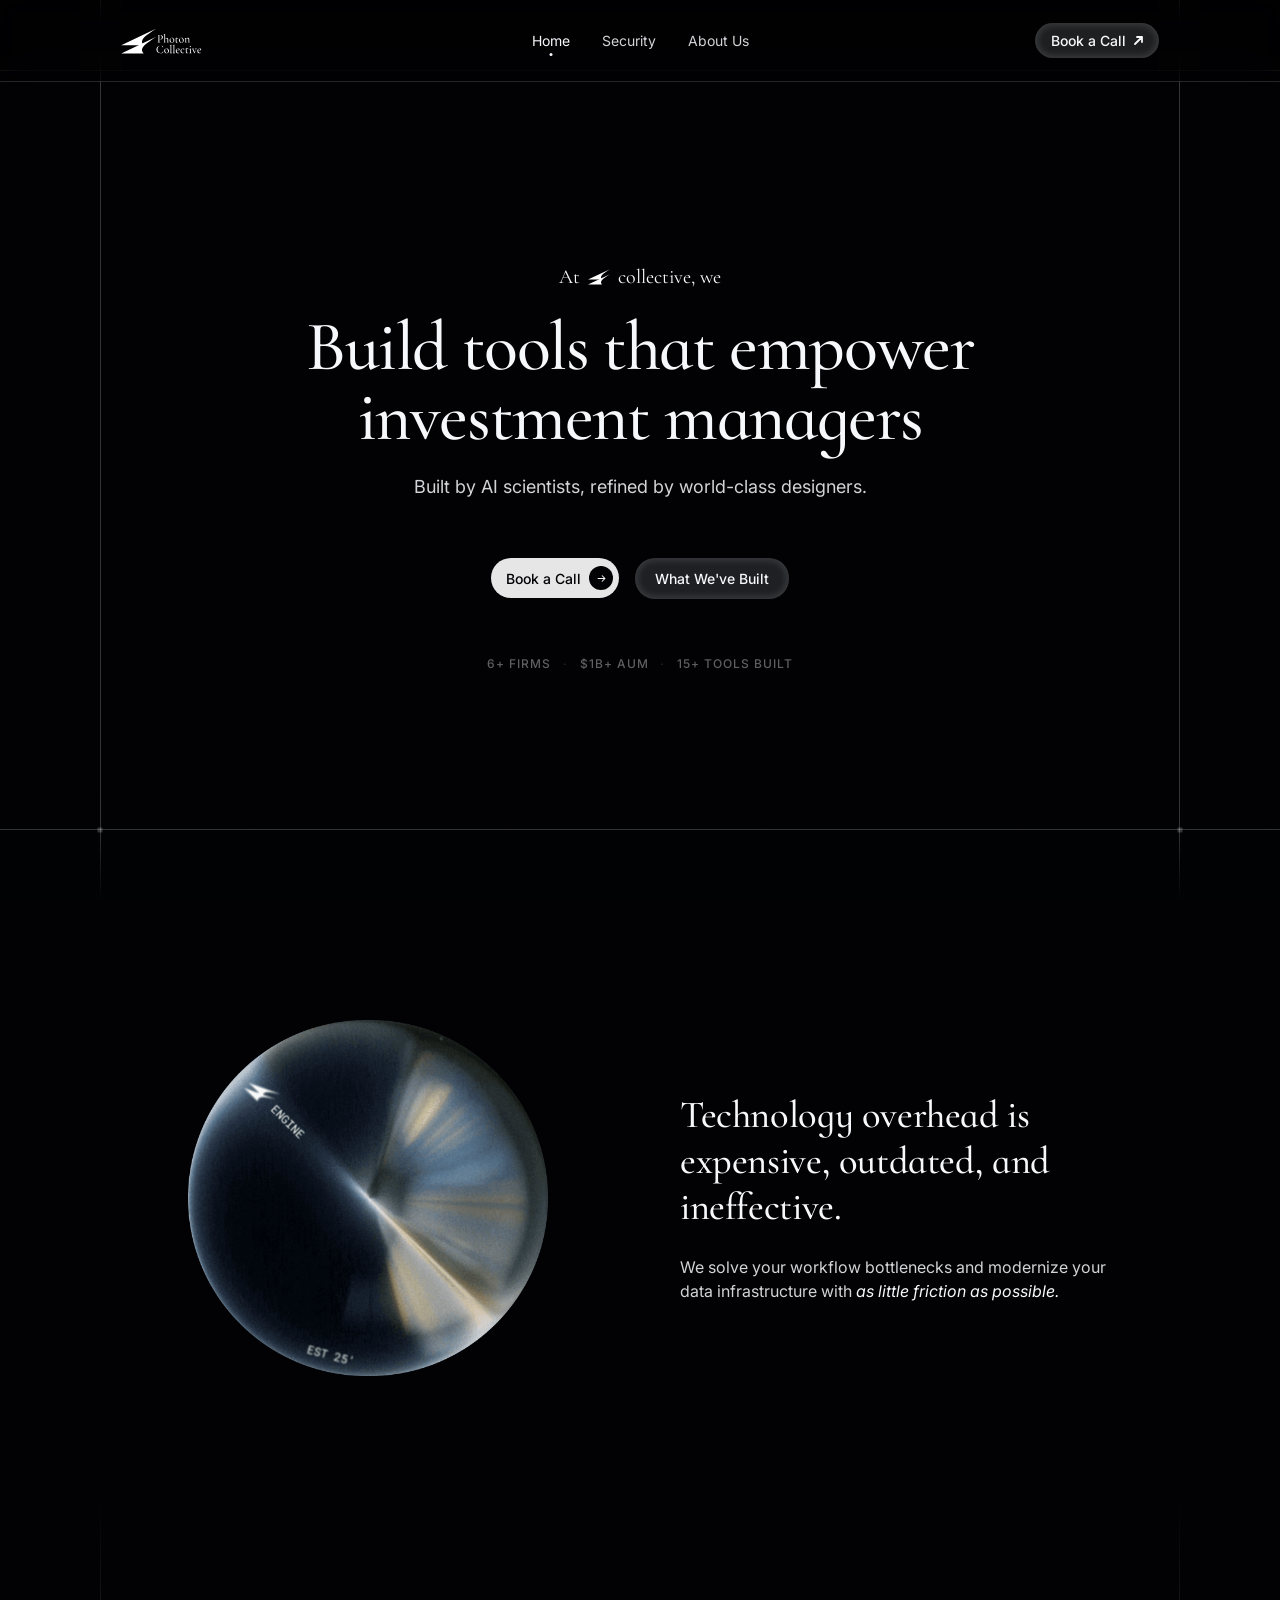
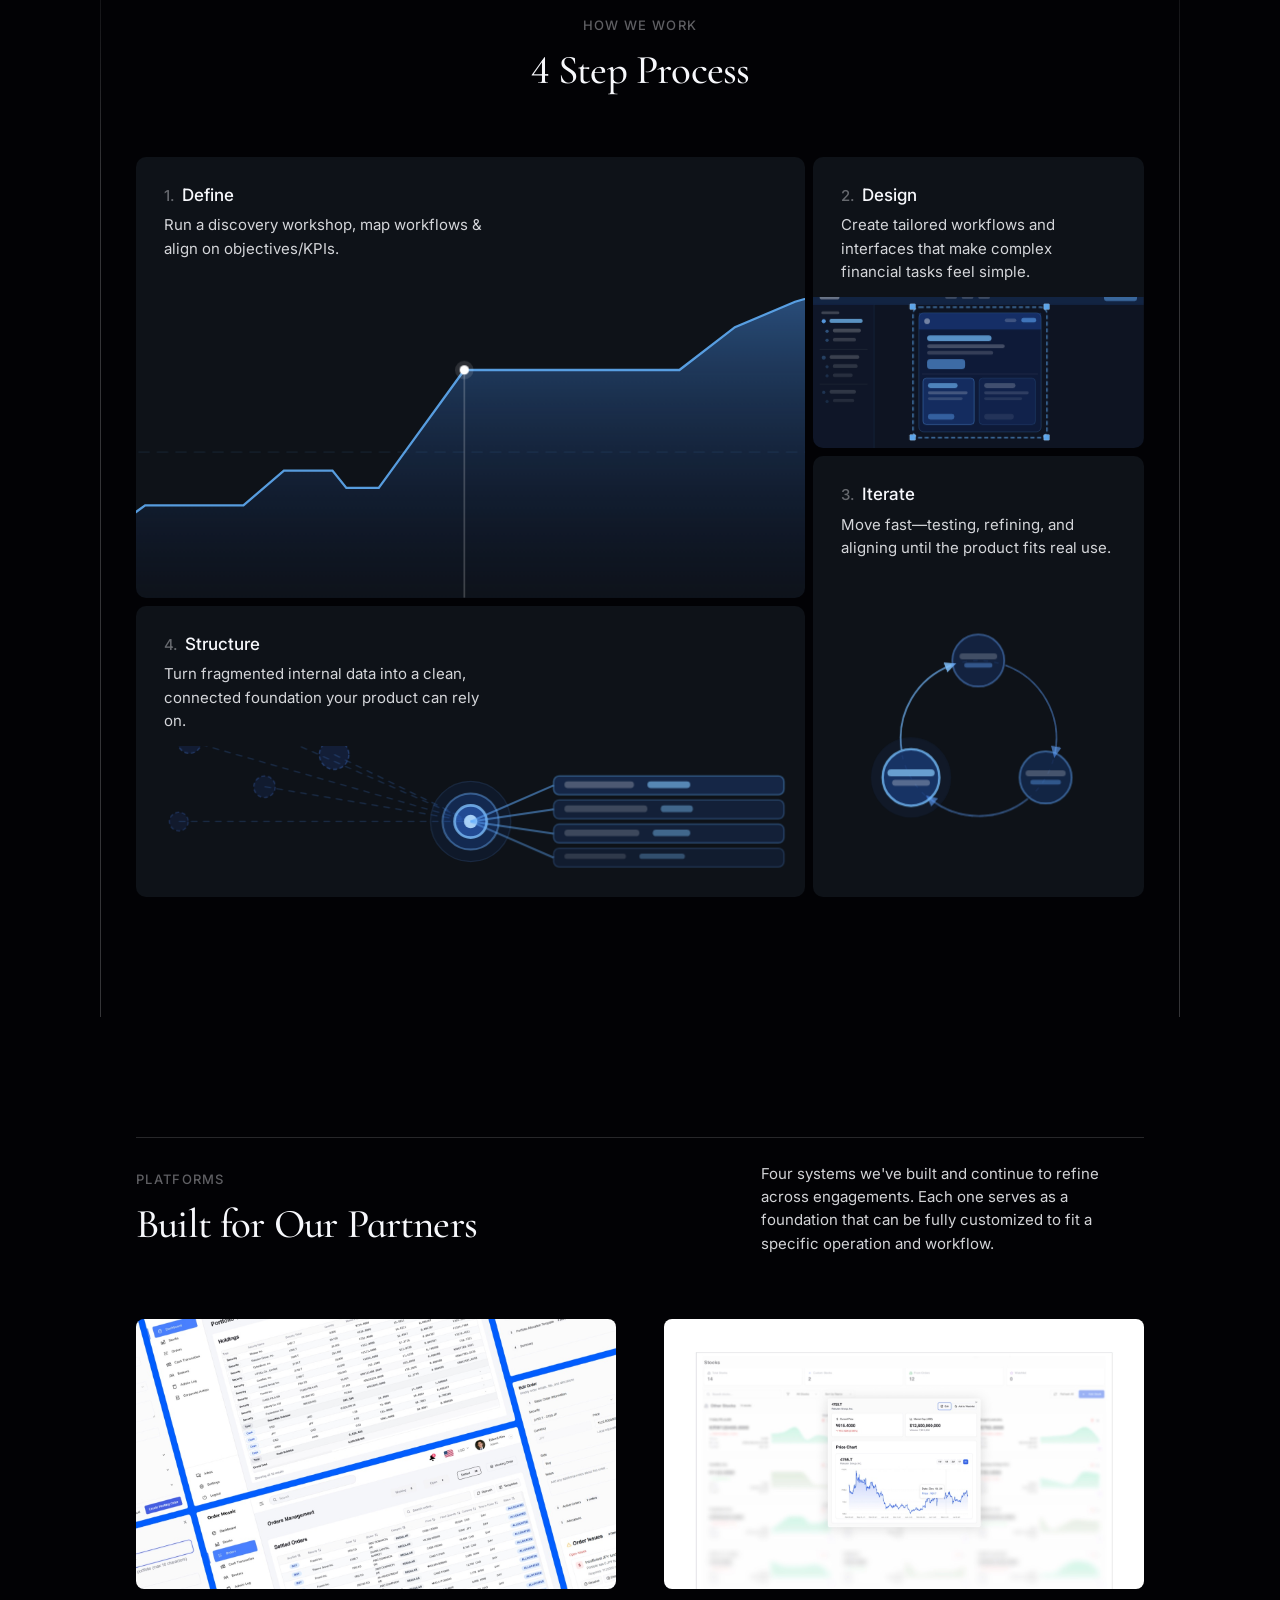
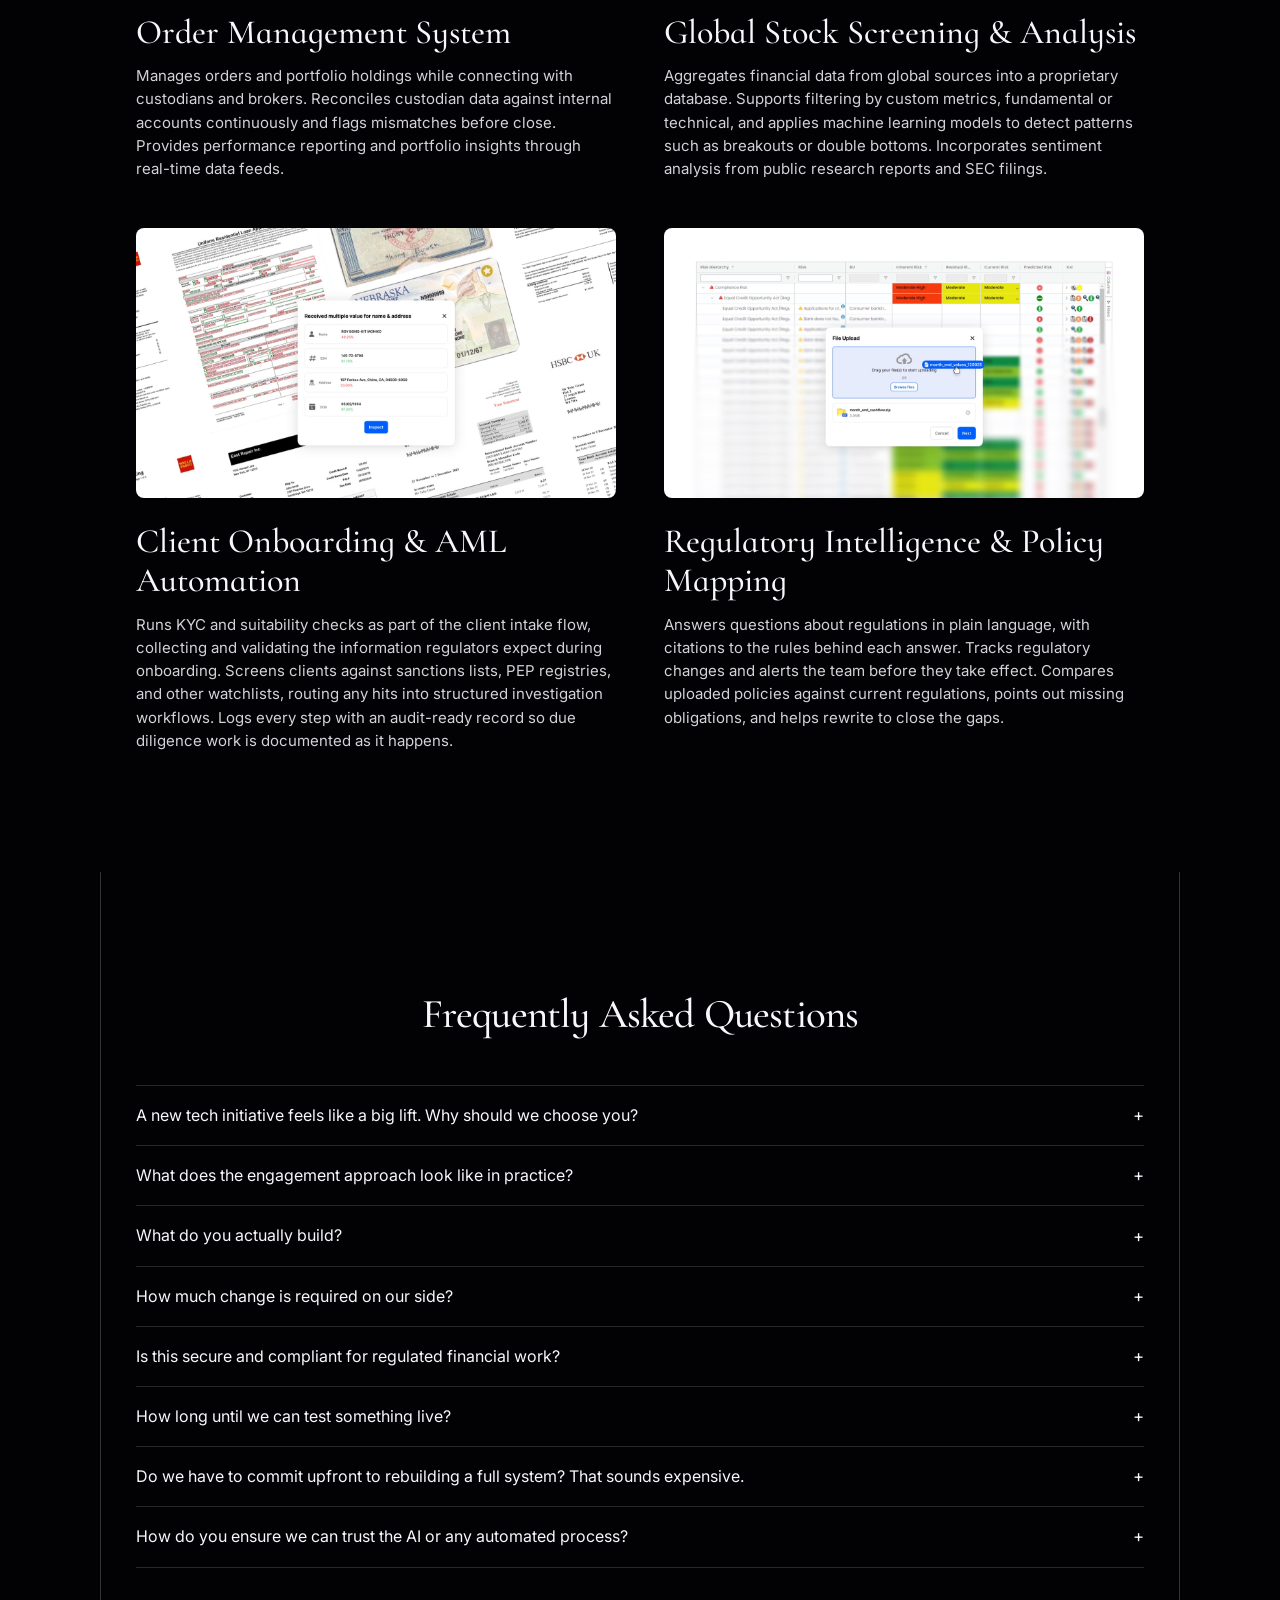
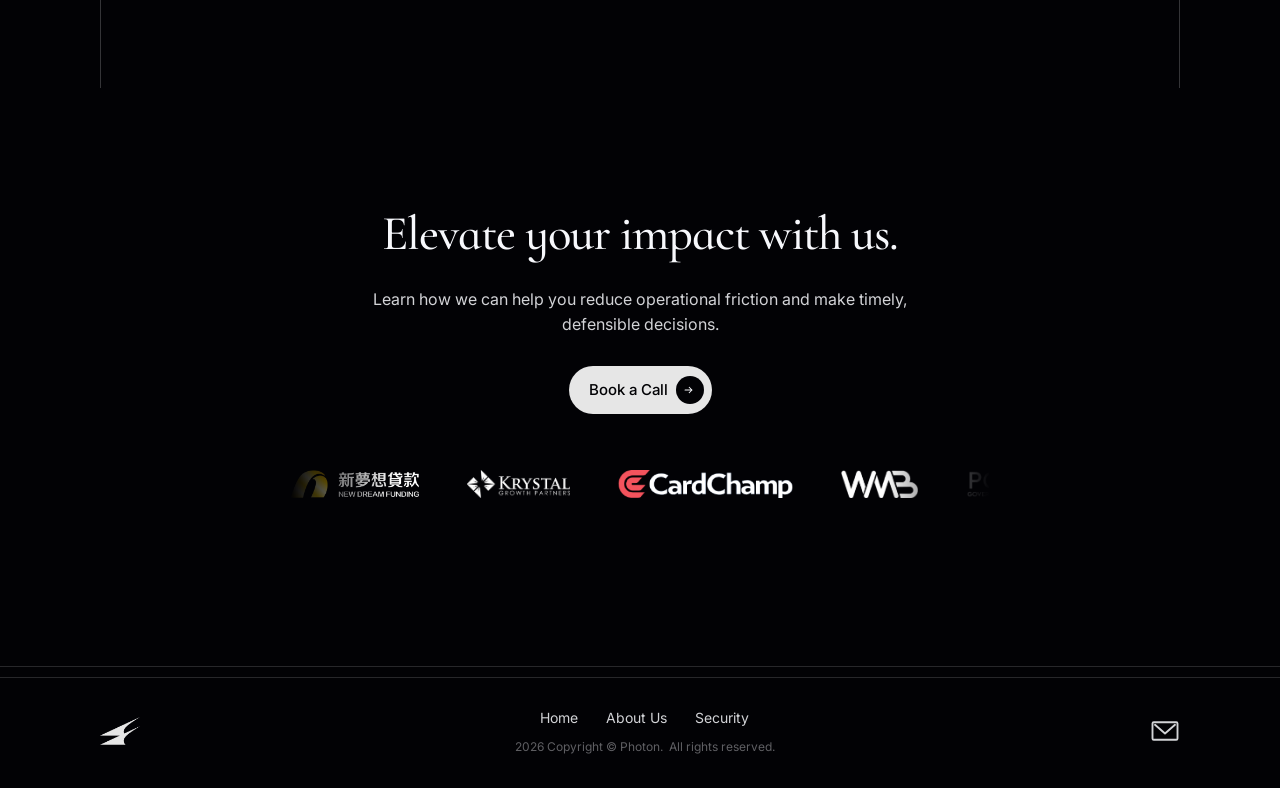
==== commit 062af268: "SEO: fix domain typo, compress images, improve titles and meta descriptions - Fix photocollective.de" ====
--- a/index.html
+++ b/index.html
@@ -3,20 +3,20 @@
 <head>
   <meta charset="utf-8">
   <meta name="viewport" content="width=device-width, initial-scale=1">
-  <title>Photon Collective - Tools for Finance</title>
-  <meta name="description" content="Photon Collective solves the operational problems that slow financial teams down, creating secure workflows that bring clarity and speed. We turn scattered data into systems your team can trust.">
+  <title>Photon Collective — Custom Financial Tools for Investment Managers</title>
+  <meta name="description" content="Photon Collective builds custom financial tools and workflows for hedge funds, asset managers, and investment firms. We turn scattered data into systems your team can trust — live in 2–3 weeks.">
 
   <!-- Open Graph -->
   <meta property="og:type" content="website">
-  <meta property="og:url" content="https://photocollective.dev/">
+  <meta property="og:url" content="https://photoncollective.dev/">
   <meta property="og:site_name" content="Photon Collective">
-  <meta property="og:title" content="Photon Collective - Tools for Finance">
-  <meta property="og:description" content="Photon Collective solves the operational problems that slow financial teams down, creating secure workflows that bring clarity and speed.">
-  <meta property="og:image" content="https://photocollective.dev/images/hero-data-viz.png">
+  <meta property="og:title" content="Photon Collective — Custom Financial Tools for Investment Managers">
+  <meta property="og:description" content="Photon Collective builds custom financial tools and workflows for hedge funds, asset managers, and investment firms. Live in 2–3 weeks.">
+  <meta property="og:image" content="https://photoncollective.dev/images/hero-data-viz.png">
   <meta name="twitter:card" content="summary_large_image">
-  <meta name="twitter:title" content="Photon Collective - Tools for Finance">
-  <meta name="twitter:description" content="Photon Collective solves the operational problems that slow financial teams down, creating secure workflows that bring clarity and speed.">
-  <meta name="twitter:image" content="https://photocollective.dev/images/hero-data-viz.png">
+  <meta name="twitter:title" content="Photon Collective — Custom Financial Tools for Investment Managers">
+  <meta name="twitter:description" content="Photon Collective builds custom financial tools and workflows for hedge funds, asset managers, and investment firms. Live in 2–3 weeks.">
+  <meta name="twitter:image" content="https://photoncollective.dev/images/hero-data-viz.png">
   <meta name="theme-color" content="#0c0d12">
 
   <!-- Favicon -->
@@ -33,7 +33,7 @@
   <link rel="stylesheet" href="css/styles.css">
 
   <!-- SEO -->
-  <link rel="canonical" href="https://photocollective.dev/">
+  <link rel="canonical" href="https://photoncollective.dev/">
 
   <!-- Structured data -->
   <script type="application/ld+json">
@@ -41,15 +41,15 @@
     "@context": "https://schema.org",
     "@type": "Organization",
     "name": "Photon Collective",
-    "url": "https://photocollective.dev",
+    "url": "https://photoncollective.dev",
     "logo": {
       "@type": "ImageObject",
-      "url": "https://photocollective.dev/images/logo-dark.png"
+      "url": "https://photoncollective.dev/images/logo-dark.png"
     },
     "description": "Photon Collective builds custom financial tools and workflows for investment teams.",
     "contactPoint": {
       "@type": "ContactPoint",
-      "email": "hello@photocollective.dev",
+      "email": "hello@photoncollective.dev",
       "contactType": "sales"
     }
   }
@@ -843,18 +843,18 @@
         </div>
       </div>
 
-      <a href="mailto:hello@photocollective.dev" class="footer-email">
+      <a href="mailto:hello@photoncollective.dev" class="footer-email">
         <!-- Envelope icon -->
         <svg viewBox="0 0 24 16" fill="none" xmlns="http://www.w3.org/2000/svg" aria-hidden="true">
           <path d="M 1 14 L 19 14 C 19.552 14 20 13.552 20 13 L 20 1 C 20 0.448 19.552 0 19 0 L 1 0 C 0.448 0 0 0.448 0 1 L 0 13 C 0 13.552 0.448 14 1 14 Z" stroke="currentColor" stroke-width="1.5" stroke-linecap="round" stroke-linejoin="round" fill="transparent" transform="translate(2 1)"/>
           <path d="M 2 2 L 10 9 L 18 2" stroke="currentColor" stroke-width="1.5" stroke-linecap="round" stroke-linejoin="round" transform="translate(2 1)"/>
         </svg>
-        hello@photocollective.dev
+        hello@photoncollective.dev
       </a>
 
     </div>
   </footer>
 
-  <script src="js/main.js"></script>
+  <script src="js/main.js" defer></script>
 </body>
 </html>
--- a/css/styles.css
+++ b/css/styles.css
@@ -2805,9 +2805,20 @@
     max-width: 34ch;
   }
 
-  .booking-form-wrap,
+  .booking-form-wrap {
+    padding-top: 24px;
+  }
+
   .booking-success {
-    padding-top: 24px;
+    padding-top: clamp(40px, 8svh, 72px);
+    padding-bottom: clamp(24px, 5svh, 48px);
+    text-align: center;
+  }
+
+  .booking-success:not([hidden]) {
+    display: flex;
+    flex-direction: column;
+    align-items: center;
   }
 
   .form-row {
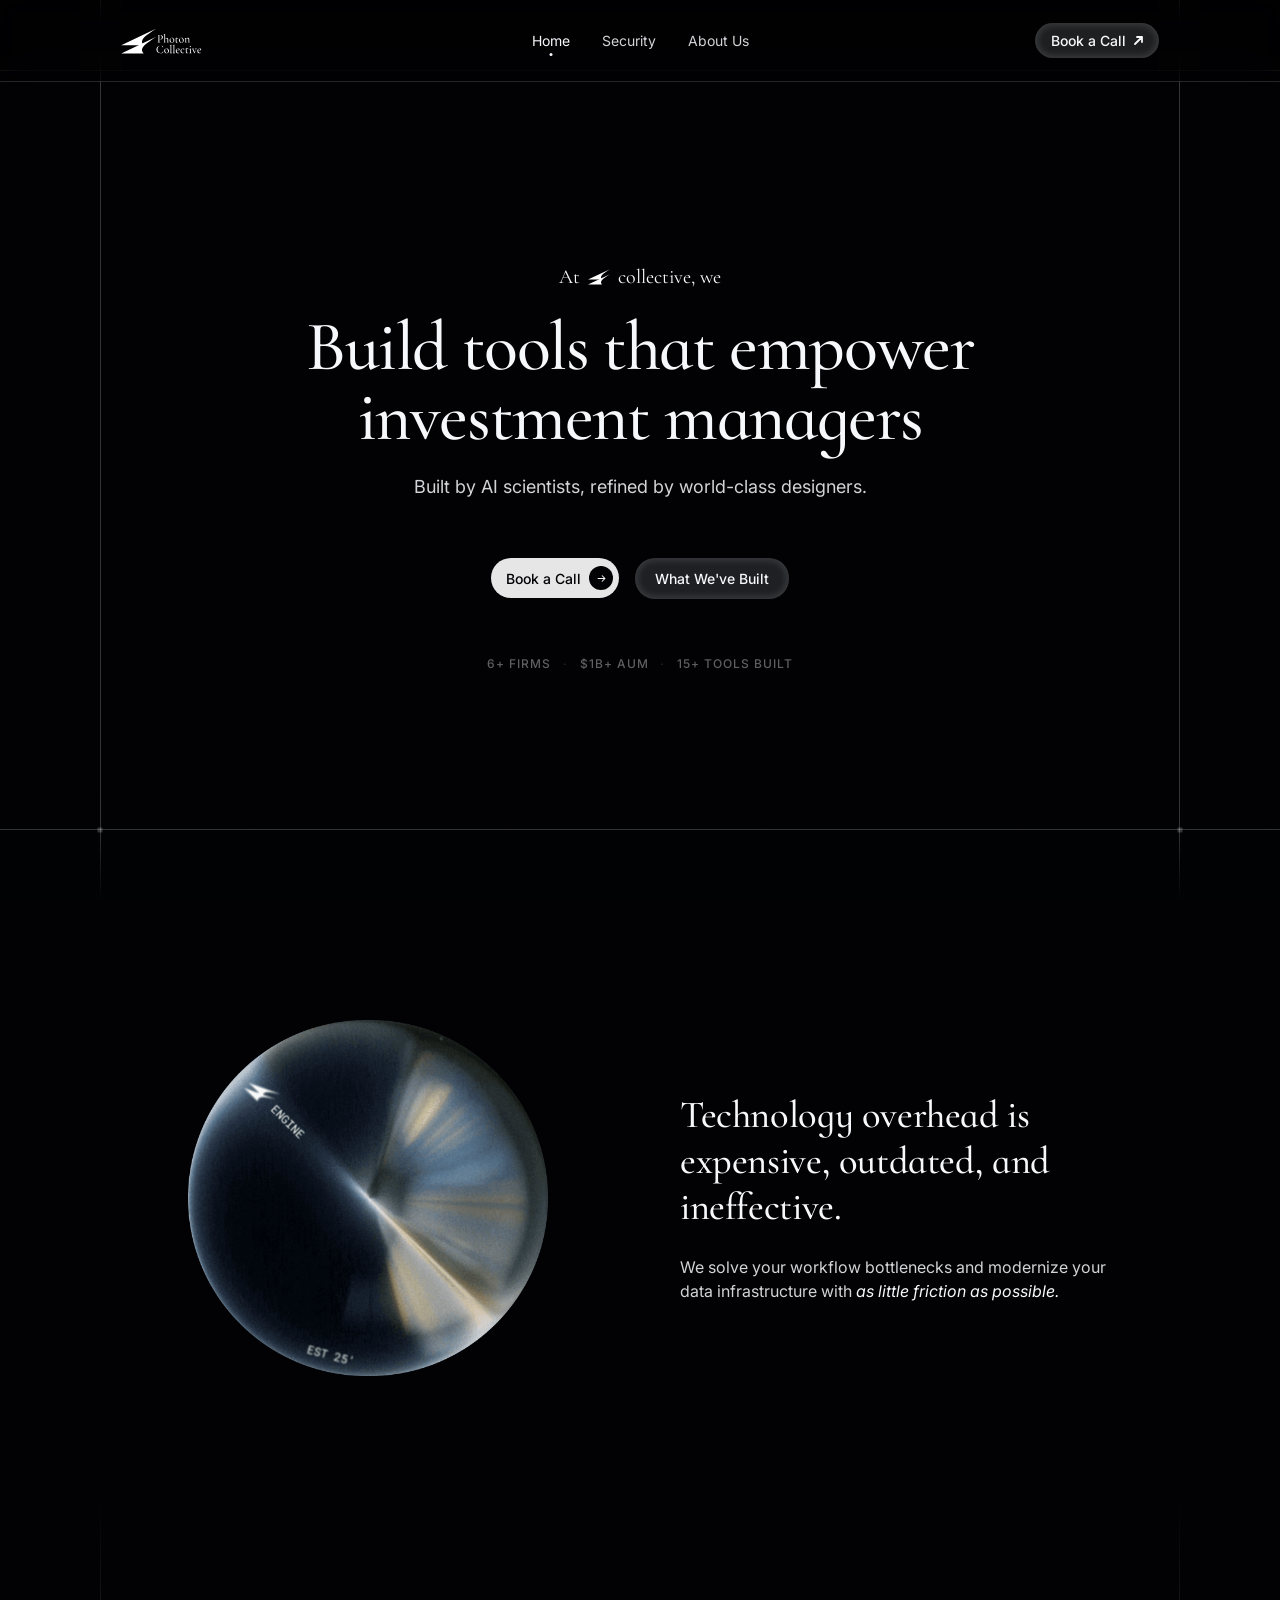
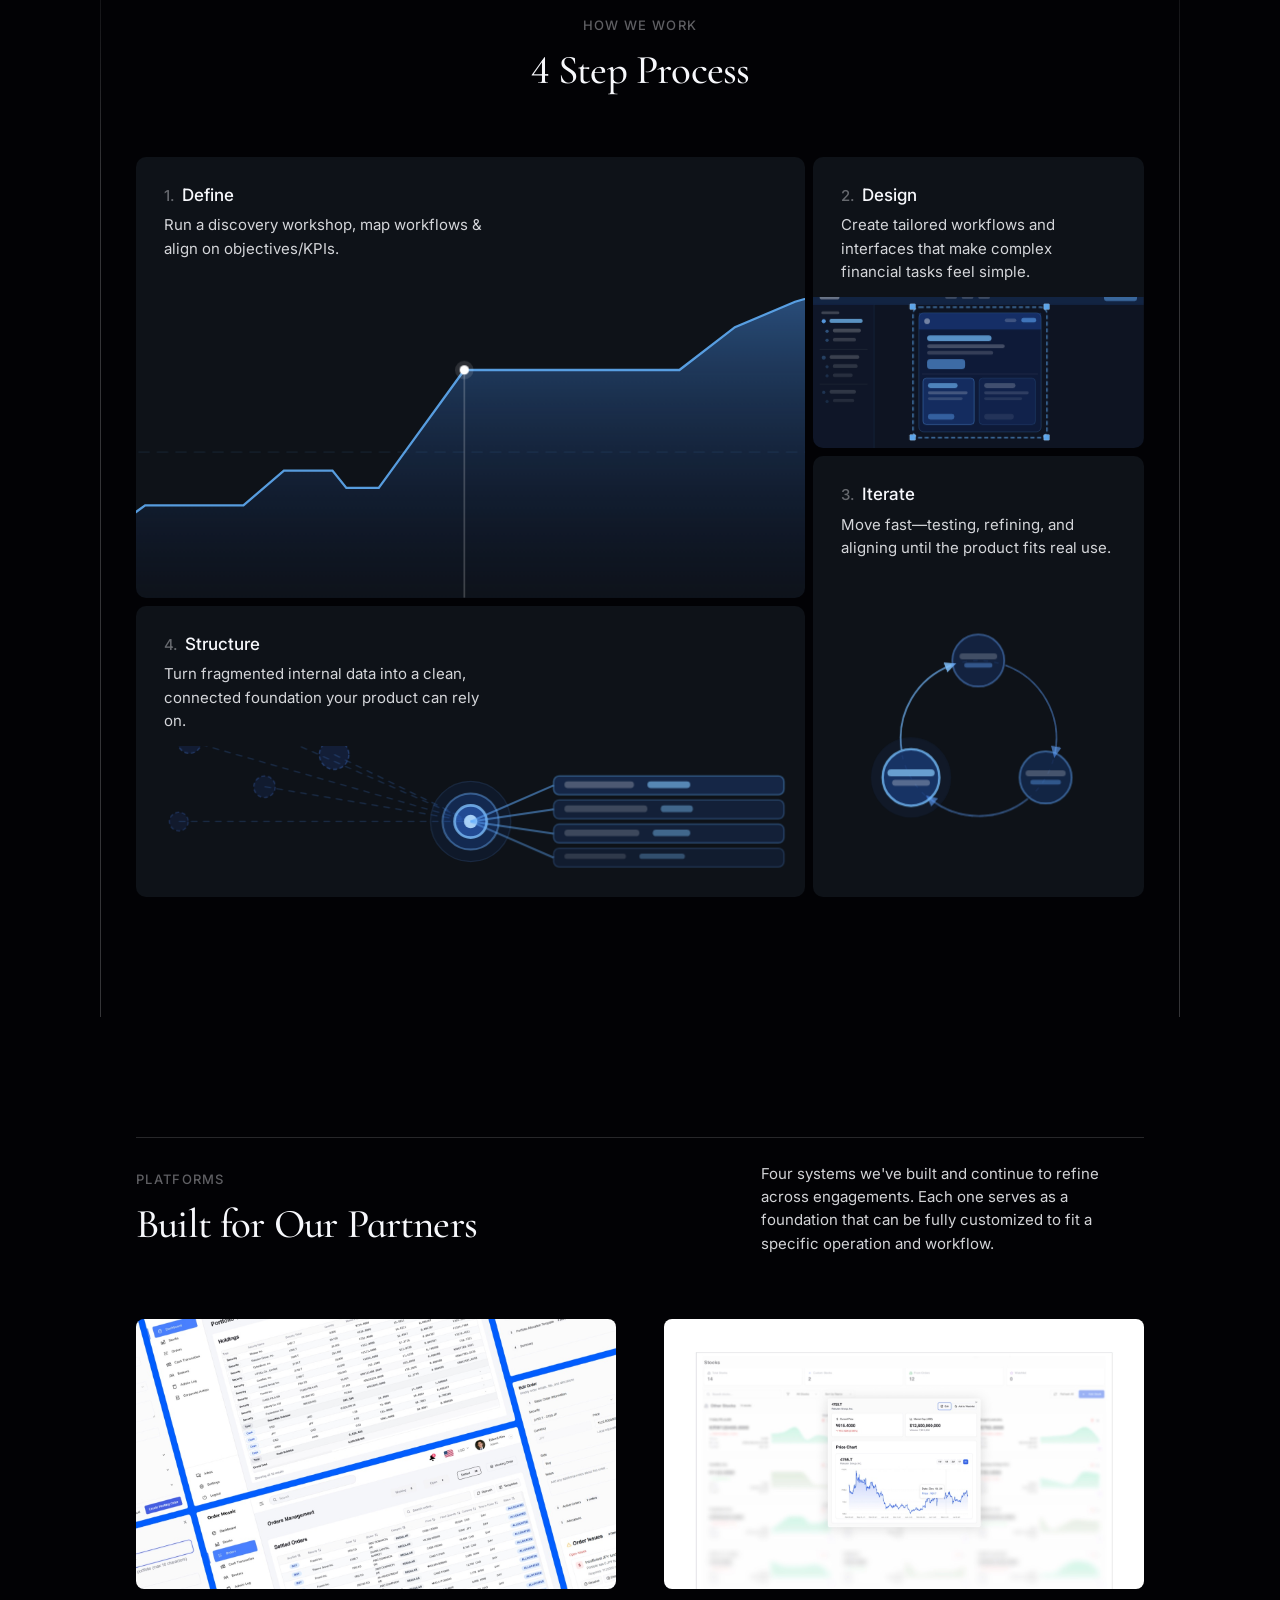
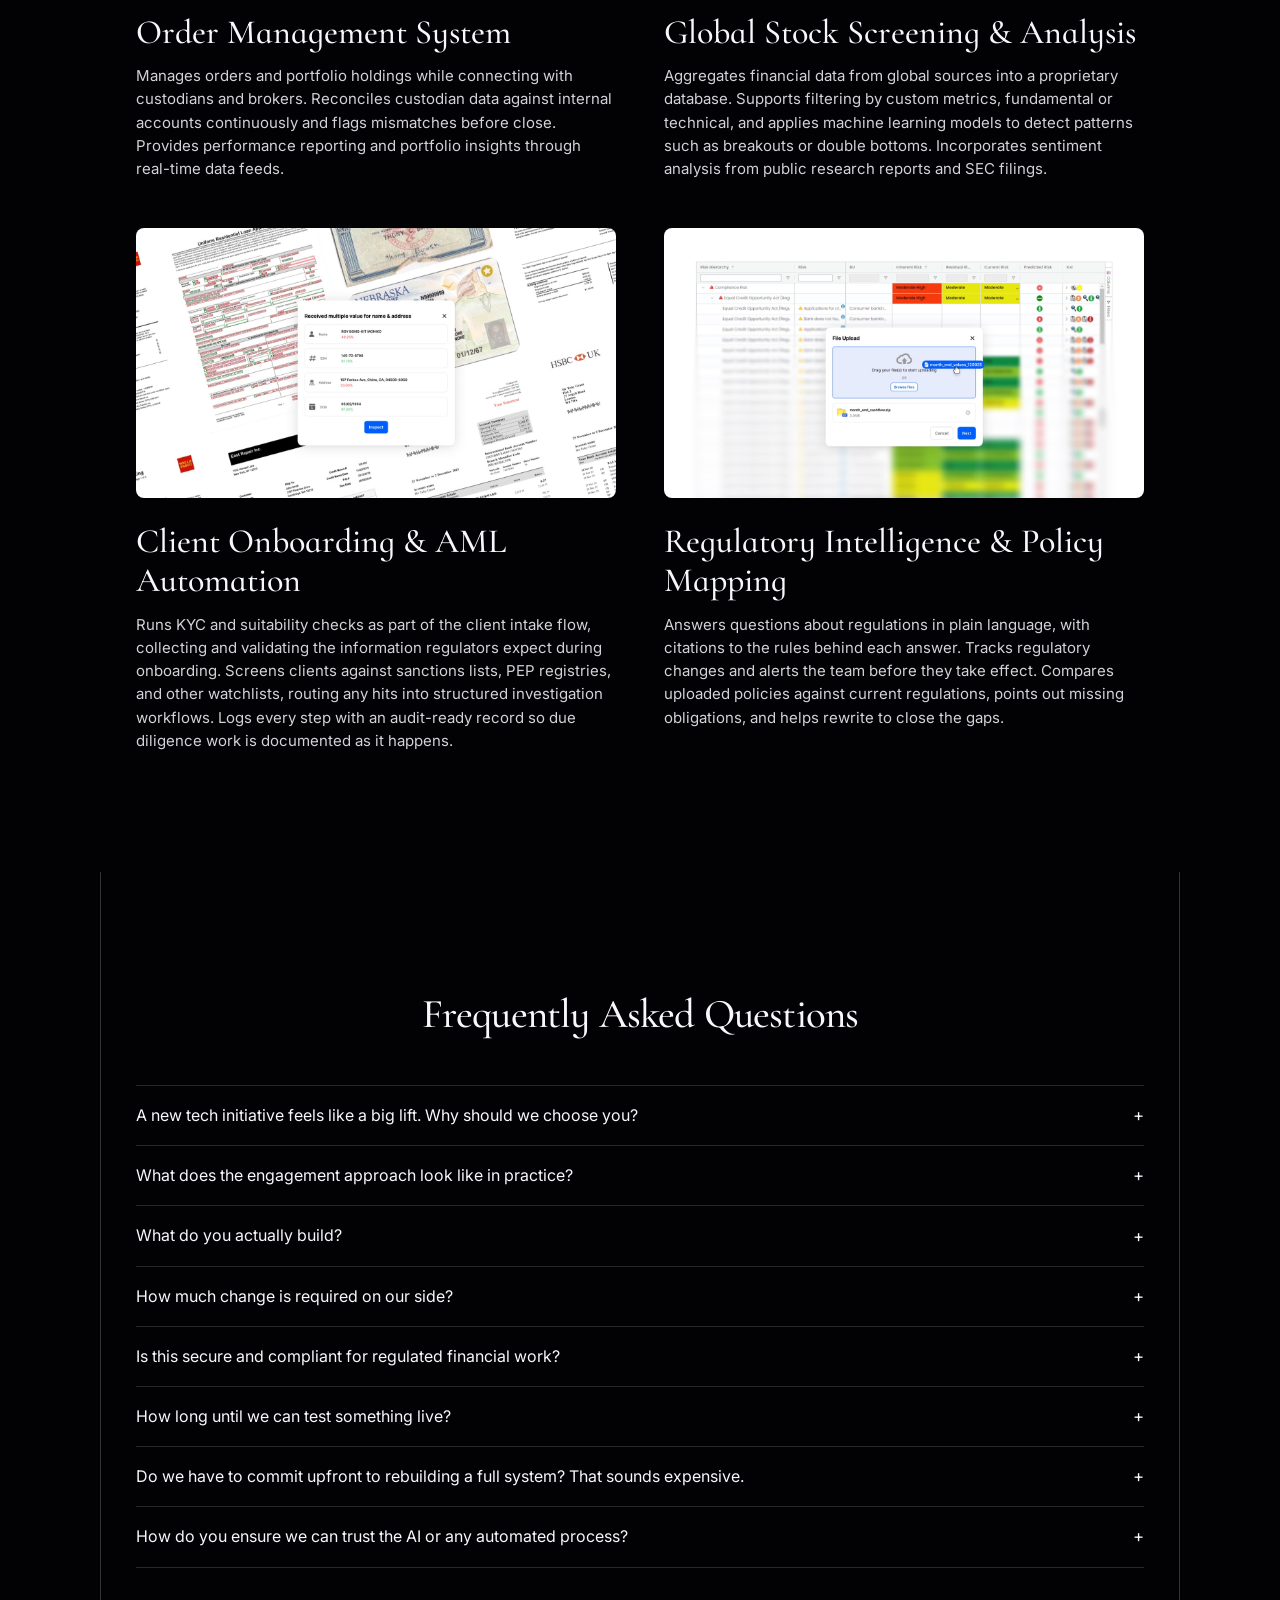
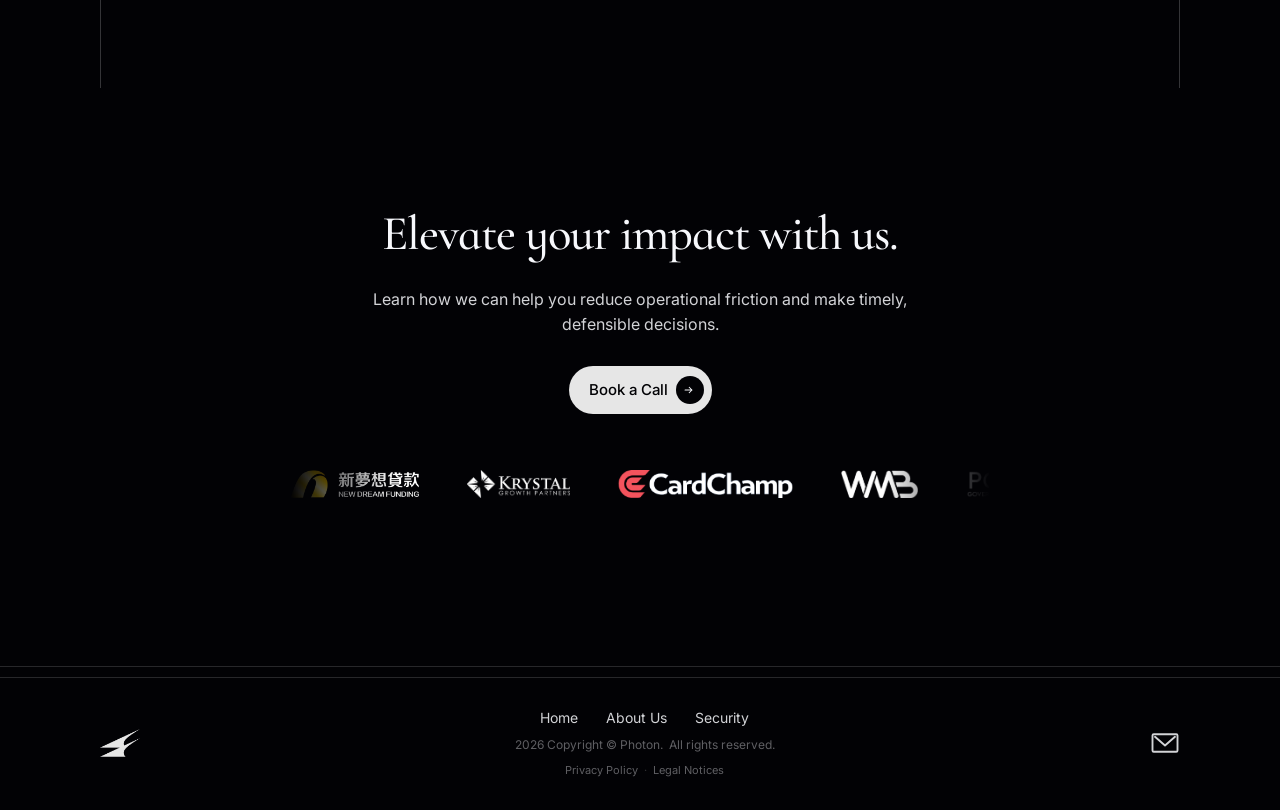
==== commit c0678978: "Add Privacy Policy and Legal Notices pages - Create privacy-policy.html and legal-notices.html with " ====
--- a/index.html
+++ b/index.html
@@ -838,9 +838,14 @@
           <a href="security.html">Security</a>
         </nav>
         <div class="footer-copy">
-          <span>2026 Copyright © Photon.</span>
+          <span>2026 Copyright &copy; Photon.</span>
           <p>All rights reserved.</p>
         </div>
+        <nav class="footer-legal" aria-label="Legal">
+          <a href="privacy-policy.html">Privacy Policy</a>
+          <span class="footer-legal-sep" aria-hidden="true">&middot;</span>
+          <a href="legal-notices.html">Legal Notices</a>
+        </nav>
       </div>
 
       <a href="mailto:hello@photoncollective.dev" class="footer-email">
--- a/css/styles.css
+++ b/css/styles.css
@@ -1194,7 +1194,7 @@
   display: flex;
   flex-direction: column;
   align-items: center;
-  gap: 10px;
+  gap: 8px;
 }
 
 .footer-nav {
@@ -1235,6 +1235,30 @@
 }
 
 .footer-copy p { margin: 0; }
+
+.footer-legal {
+  display: flex;
+  align-items: center;
+  justify-content: center;
+  flex-wrap: wrap;
+  gap: 6px;
+  font-family: var(--font-ui);
+  font-size: 11px;
+  font-weight: 400;
+  color: var(--text-38);
+}
+
+.footer-legal a {
+  color: inherit;
+  transition: color var(--dur) var(--ease);
+}
+
+.footer-legal a:hover { color: var(--text-85); }
+
+.footer-legal-sep {
+  opacity: 0.5;
+  user-select: none;
+}
 
 /* Icon only — hide email text */
 .footer-email {
@@ -1996,6 +2020,14 @@
   color: var(--text);
 }
 
+.sec-standard-body a {
+  color: var(--accent-text);
+  text-decoration: underline;
+  text-underline-offset: 3px;
+}
+
+.sec-standard-body a:hover { color: var(--text); }
+
 .sec-highlight { color: var(--accent-text); }
 
 /* Cards + text text row wrapper — sits as single flex item so no gap bleeds in */
@@ -3090,3 +3122,189 @@
     padding: 14px 0;
   }
 }
+
+/* ============================================================
+   LEGAL PAGES (Privacy Policy, Legal Notices)
+   ============================================================ */
+.page-legal main {
+  padding-bottom: 80px;
+}
+
+.legal-hero {
+  padding: calc(var(--nav-h) + 56px) var(--pad-x) 48px;
+  max-width: var(--container);
+  margin: 0 auto;
+  border-bottom: 1px solid var(--border-subtle);
+}
+
+.legal-hero h1 {
+  font-family: var(--font-serif);
+  font-size: clamp(2.25rem, 5vw, 3.25rem);
+  font-weight: 500;
+  line-height: 1.15;
+  letter-spacing: -0.02em;
+  color: var(--text);
+  margin: 0 0 12px;
+}
+
+.legal-meta {
+  font-family: var(--font-ui);
+  font-size: 14px;
+  color: var(--text-38);
+  margin: 0;
+}
+
+.legal-doc-wrap {
+  max-width: var(--container);
+  margin: 0 auto;
+  padding: 56px var(--pad-x) 96px;
+}
+
+.legal-doc {
+  display: grid;
+  gap: 40px 48px;
+}
+
+.legal-toc {
+  font-family: var(--font-ui);
+  font-size: 13px;
+}
+
+.legal-toc-title {
+  font-size: 11px;
+  font-weight: 500;
+  letter-spacing: 0.06em;
+  text-transform: uppercase;
+  color: var(--text-38);
+  margin: 0 0 12px;
+}
+
+.legal-toc ol {
+  list-style: none;
+  margin: 0;
+  padding: 0;
+  display: flex;
+  flex-direction: column;
+  gap: 6px;
+}
+
+.legal-toc a {
+  color: var(--text-85);
+  transition: color var(--dur) var(--ease);
+}
+
+.legal-toc a:hover { color: var(--text); }
+
+.legal-body {
+  max-width: 68ch;
+  font-family: var(--font-ui);
+  font-size: 15px;
+  line-height: 1.65;
+  color: var(--text-85);
+}
+
+.legal-body > p:first-of-type {
+  margin-top: 0;
+}
+
+.legal-body p {
+  margin: 0 0 1em;
+}
+
+.legal-body section {
+  scroll-margin-top: calc(var(--nav-h) + 16px);
+}
+
+.legal-body section + section {
+  margin-top: 2.5rem;
+  padding-top: 2.5rem;
+  border-top: 1px solid var(--border-subtle);
+}
+
+.legal-body h2 {
+  font-family: var(--font-serif);
+  font-size: 1.5rem;
+  font-weight: 500;
+  line-height: 1.25;
+  color: var(--text);
+  margin: 0 0 1rem;
+}
+
+.legal-body h3 {
+  font-family: var(--font-ui);
+  font-size: 1rem;
+  font-weight: 600;
+  color: var(--text);
+  margin: 1.5rem 0 0.75rem;
+}
+
+.legal-body ul {
+  list-style: disc;
+  margin: 0 0 1em;
+  padding-left: 1.35em;
+}
+
+.legal-body li {
+  margin-bottom: 0.35em;
+}
+
+.legal-body li:last-child { margin-bottom: 0; }
+
+.legal-body a {
+  color: var(--accent-text);
+  text-decoration: underline;
+  text-underline-offset: 3px;
+}
+
+.legal-body a:hover { color: var(--text); }
+
+.legal-body strong {
+  font-weight: 600;
+  color: var(--text);
+}
+
+.legal-contact {
+  margin: 0.5em 0 0;
+  padding: 0;
+  list-style: none;
+}
+
+.legal-contact li { margin-bottom: 0.25em; }
+
+@media (min-width: 1024px) {
+  .legal-doc {
+    grid-template-columns: 200px 1fr;
+    align-items: start;
+  }
+
+  .legal-toc {
+    position: sticky;
+    top: calc(var(--nav-h) + 24px);
+  }
+}
+
+@media (max-width: 1023px) {
+  .legal-toc ol {
+    flex-direction: row;
+    flex-wrap: wrap;
+    gap: 8px 16px;
+  }
+}
+
+@media (max-width: 809px) {
+  .legal-hero {
+    padding: calc(var(--nav-h) + 36px) var(--pad-x-mobile) 36px;
+  }
+
+  .legal-doc-wrap {
+    padding: 40px var(--pad-x-mobile) 64px;
+  }
+
+  .legal-body {
+    font-size: 14px;
+  }
+
+  .legal-body h2 {
+    font-size: 1.35rem;
+  }
+}
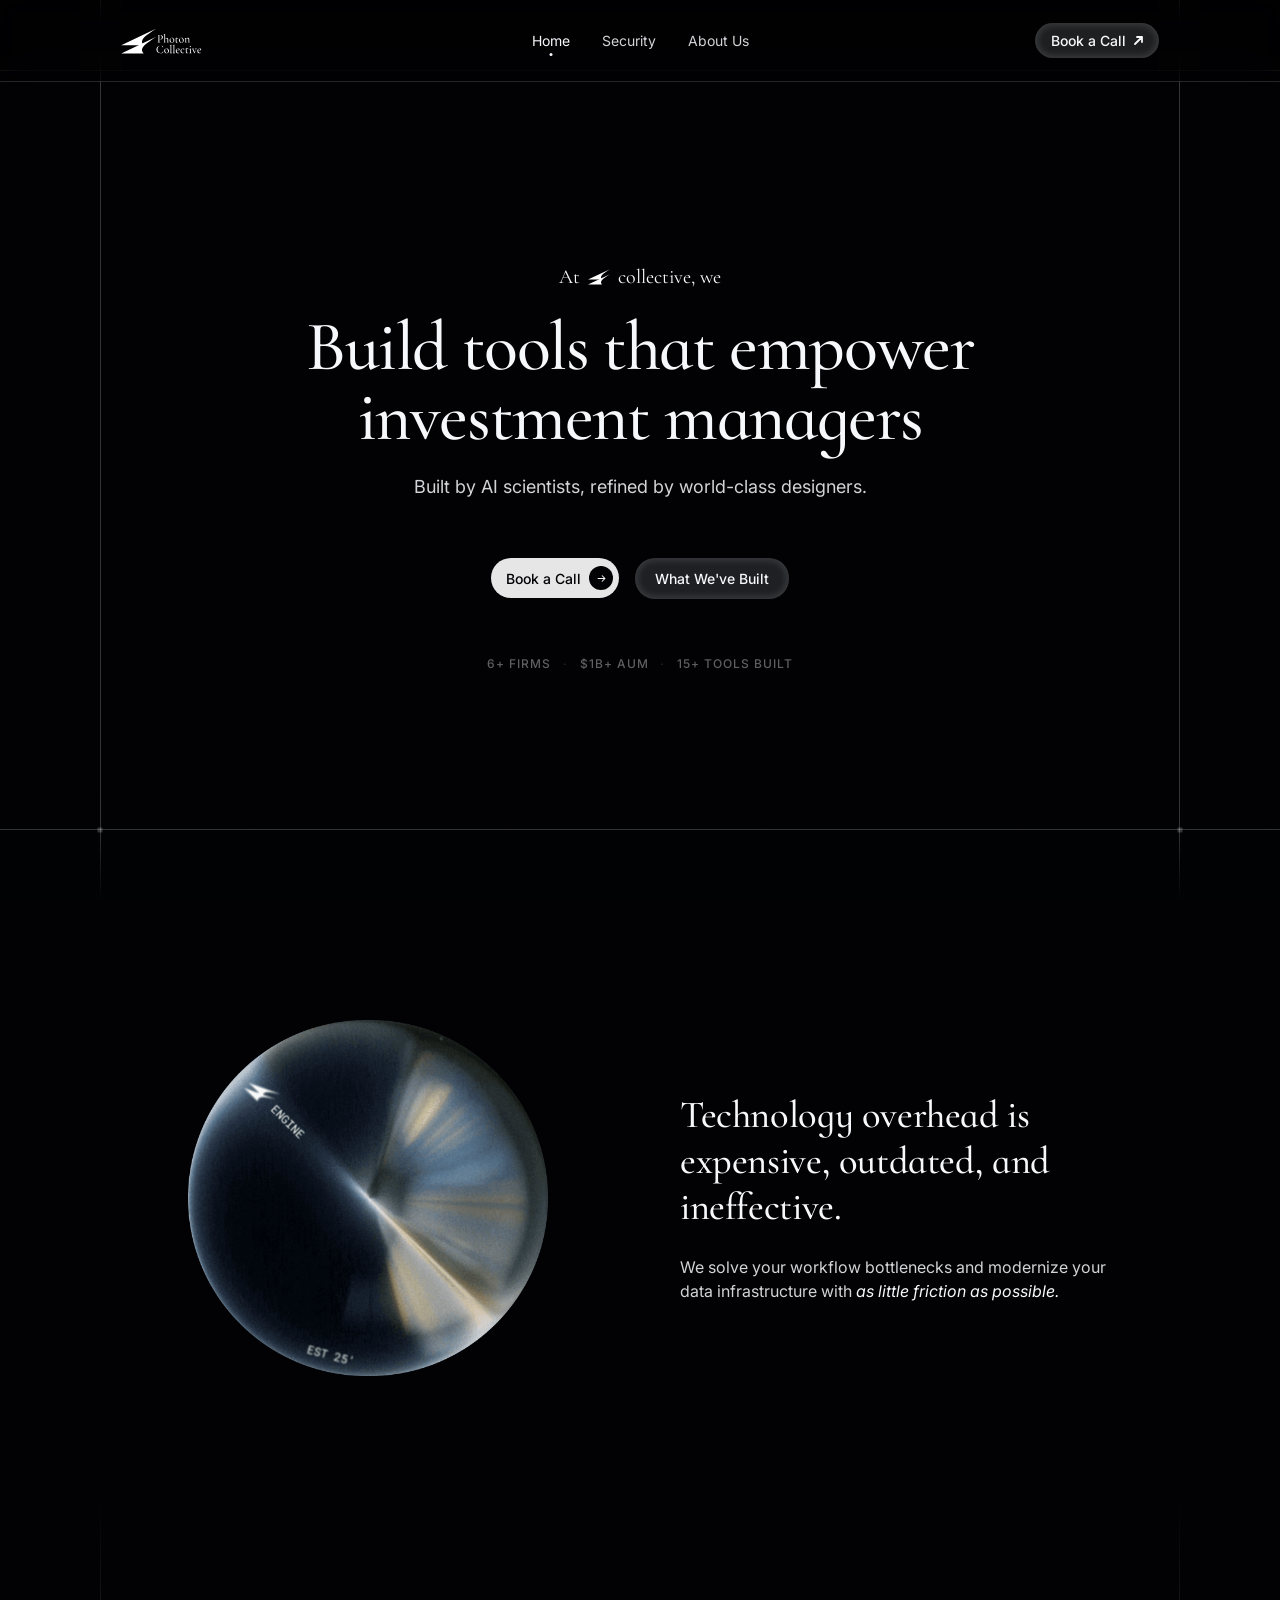
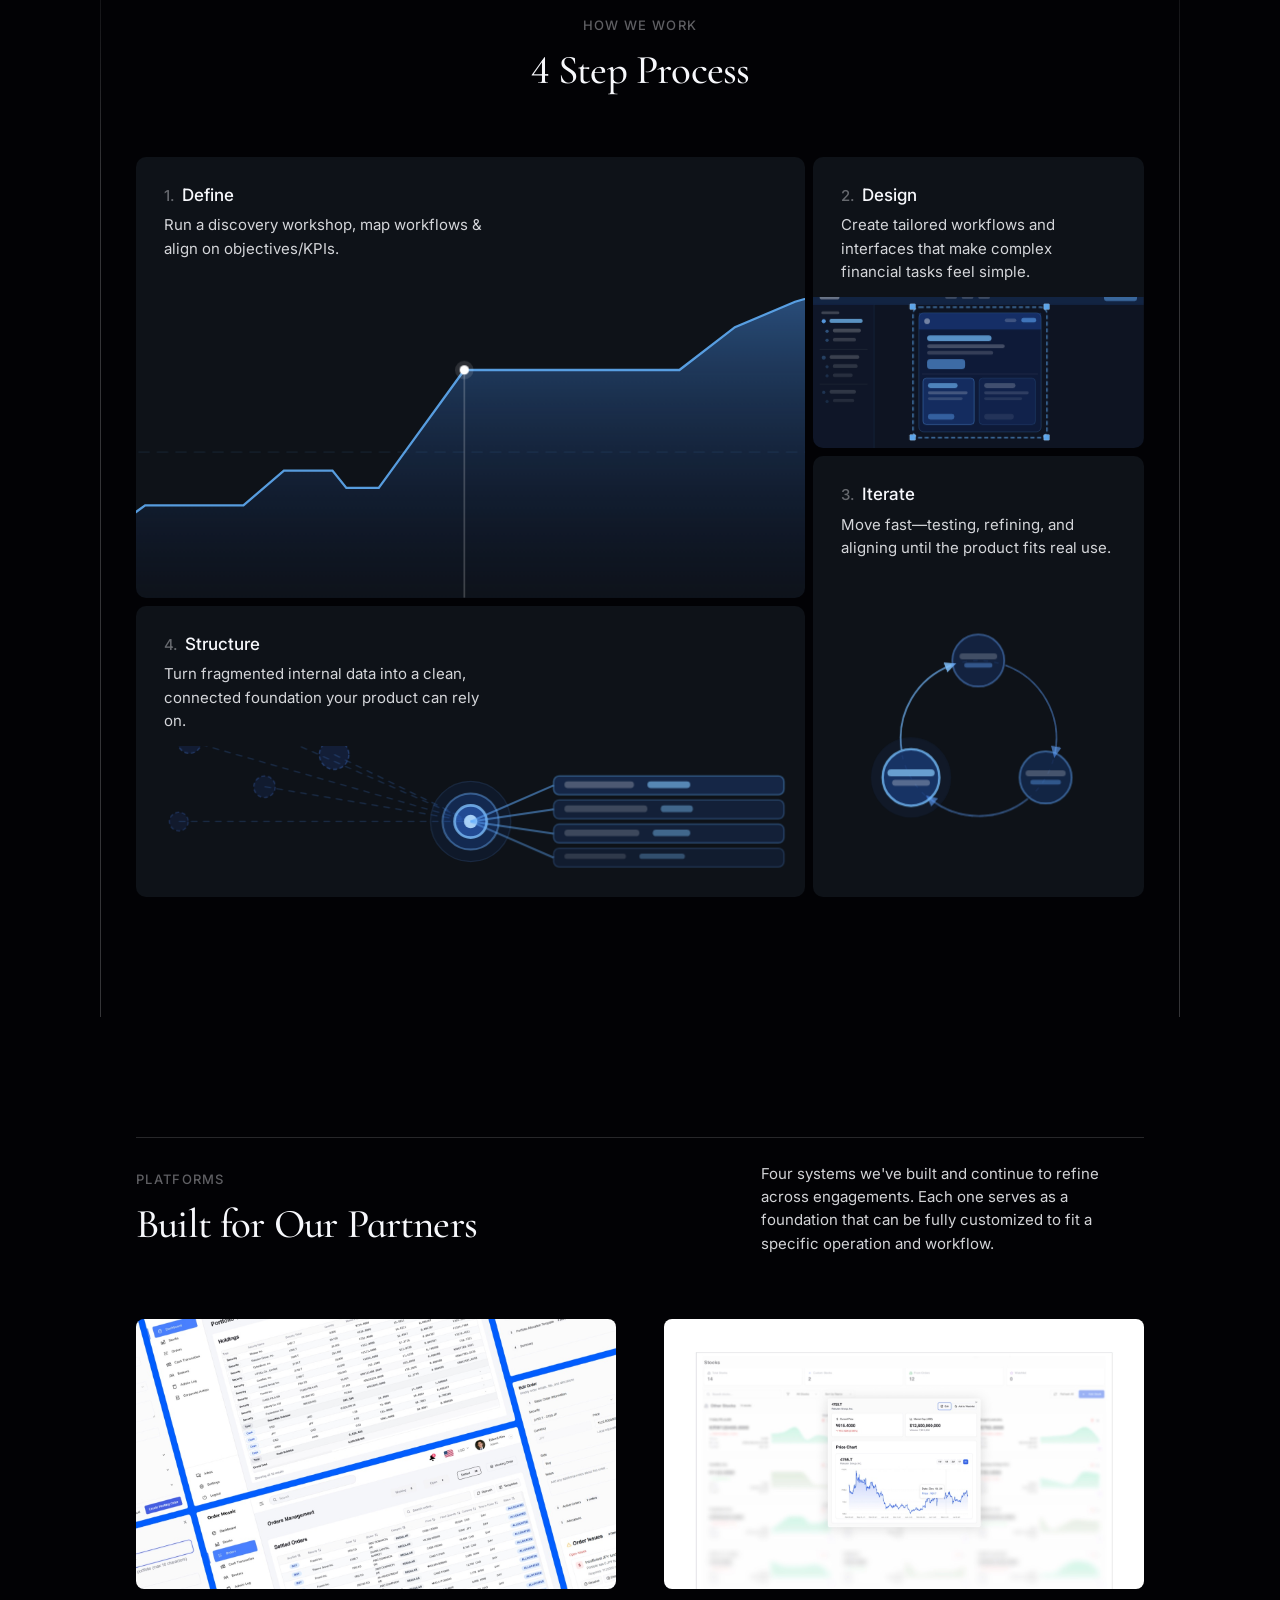
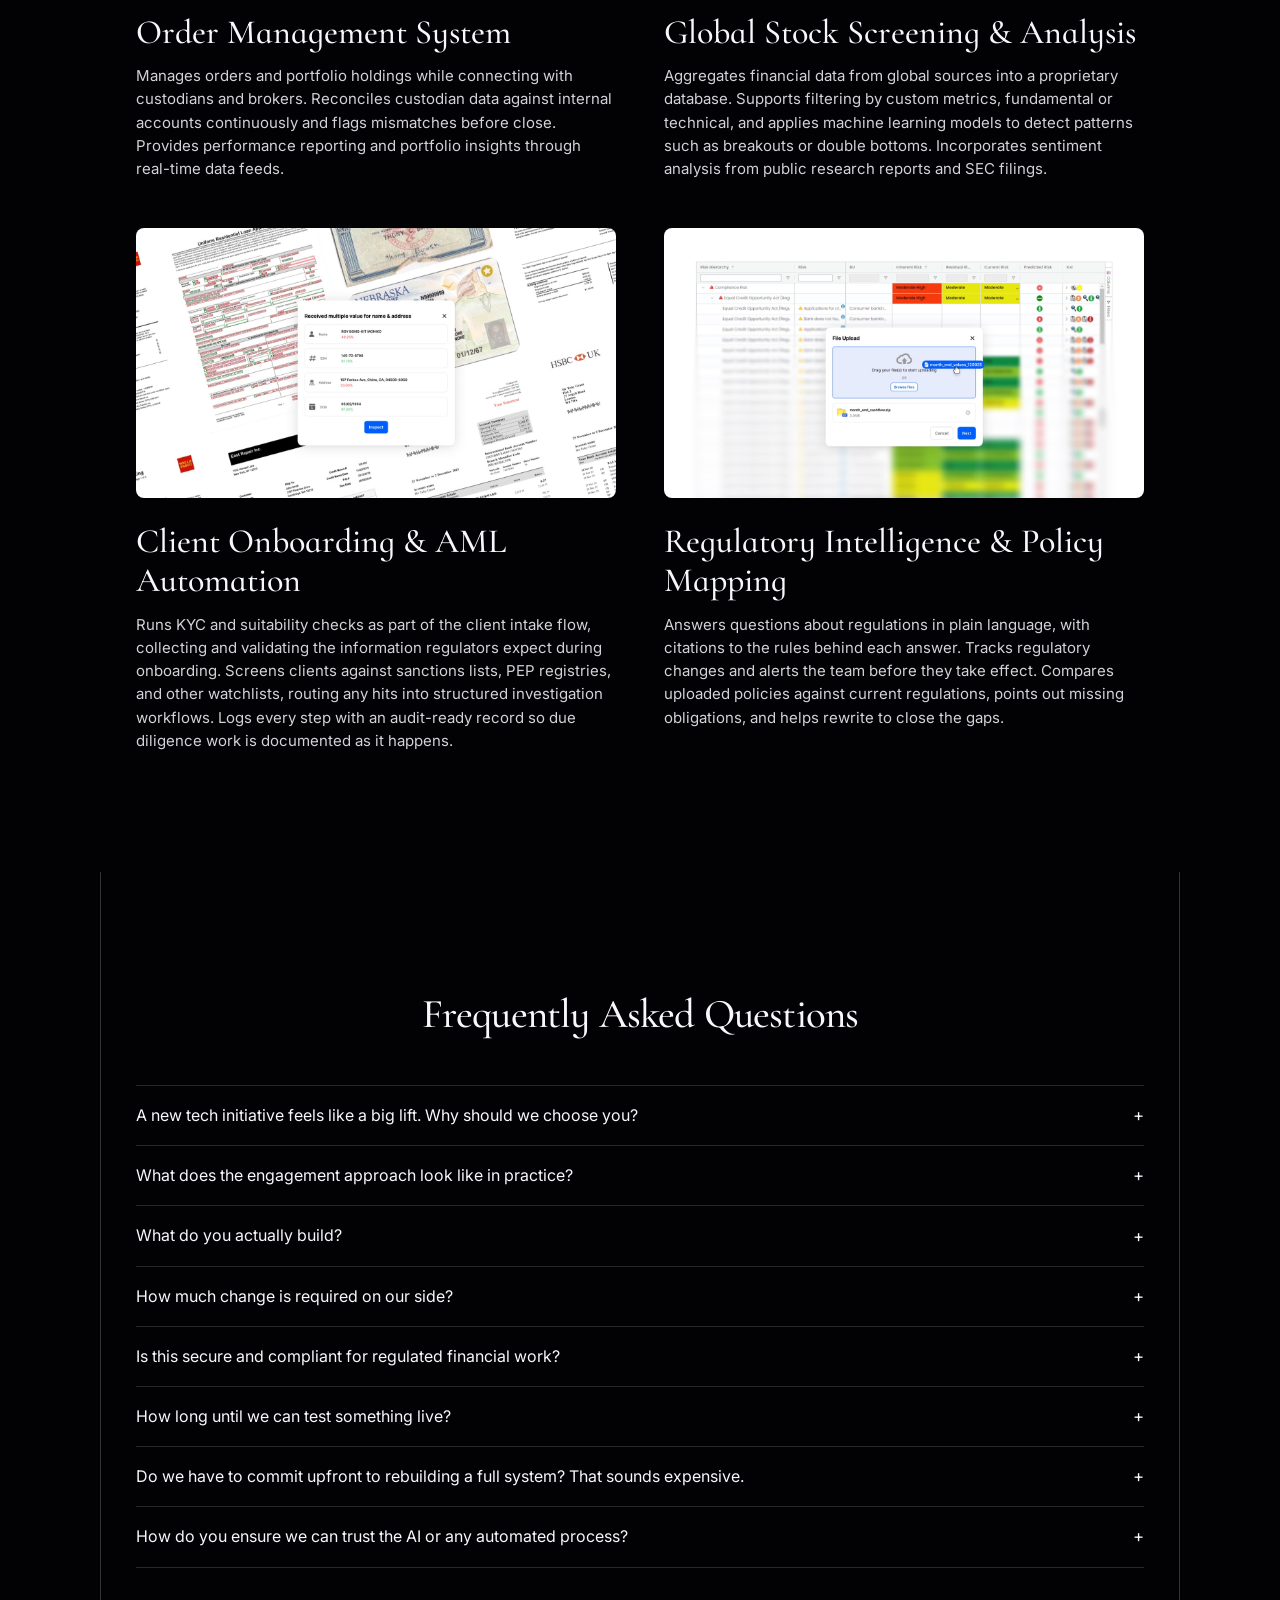
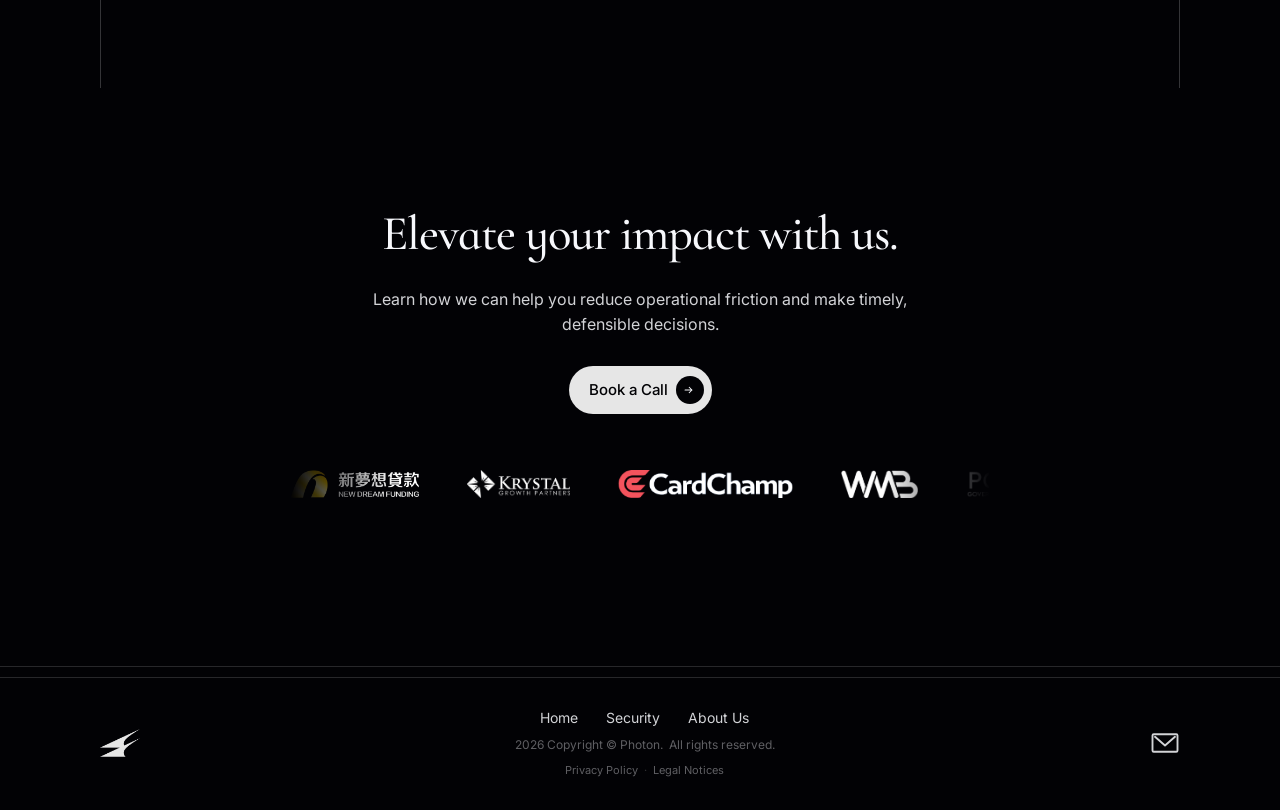
==== commit f358dbb9: "Fix footer nav order to match navbar: Home, Security, About Us Co-Authored-By: Claude Sonnet 4.6 <no" ====
--- a/index.html
+++ b/index.html
@@ -154,14 +154,14 @@
       <div class="nav-inner">
 
         <!-- Logo -->
-        <a href="/" class="nav-logo" aria-label="Photon Collective home">
+        <a href="index.html" class="nav-logo" aria-label="Photon Collective home">
           <svg class="nav-logo-wordmark" viewBox="0 0 81 26" fill="none" aria-hidden="true"><use href="#wordmark"/></svg>
           <span class="sr-only">photon collective</span>
         </a>
 
         <!-- Desktop links -->
         <div class="nav-links">
-          <a href="/" class="active">Home</a>
+          <a href="index.html" class="active">Home</a>
           <a href="security.html">Security</a>
           <a href="about-us.html">About Us</a>
         </div>
@@ -187,7 +187,7 @@
     </nav>
     <!-- Mobile menu — sibling of nav so backdrop-filter sees raw page content -->
     <div class="nav-mobile" role="menu">
-      <a href="/" role="menuitem" class="active">Home</a>
+      <a href="index.html" role="menuitem" class="active">Home</a>
       <a href="security.html" role="menuitem">Security</a>
       <a href="about-us.html" role="menuitem">About Us</a>
       <a href="booking.html" role="menuitem" class="nav-mobile-cta">
@@ -827,15 +827,15 @@
   <footer class="footer" role="contentinfo">
     <div class="footer-inner">
 
-      <a href="/" class="footer-logo" aria-label="Photon Collective">
+      <a href="index.html" class="footer-logo" aria-label="Photon Collective">
         <img src="images/logo-dark.png" alt="" class="footer-brand-icon" aria-hidden="true" width="148" height="104">
       </a>
 
       <div class="footer-center">
         <nav class="footer-nav" aria-label="Footer navigation">
-          <a href="/">Home</a>
+          <a href="index.html">Home</a>
+          <a href="security.html">Security</a>
           <a href="about-us.html">About Us</a>
-          <a href="security.html">Security</a>
         </nav>
         <div class="footer-copy">
           <span>2026 Copyright &copy; Photon.</span>
--- a/css/styles.css
+++ b/css/styles.css
@@ -3212,7 +3212,7 @@
 }
 
 .legal-body section {
-  scroll-margin-top: calc(var(--nav-h) + 16px);
+  scroll-margin-top: calc(var(--nav-h) + 40px);
 }
 
 .legal-body section + section {
@@ -3279,7 +3279,7 @@
 
   .legal-toc {
     position: sticky;
-    top: calc(var(--nav-h) + 24px);
+    top: calc(var(--nav-h) + 48px);
   }
 }
 
